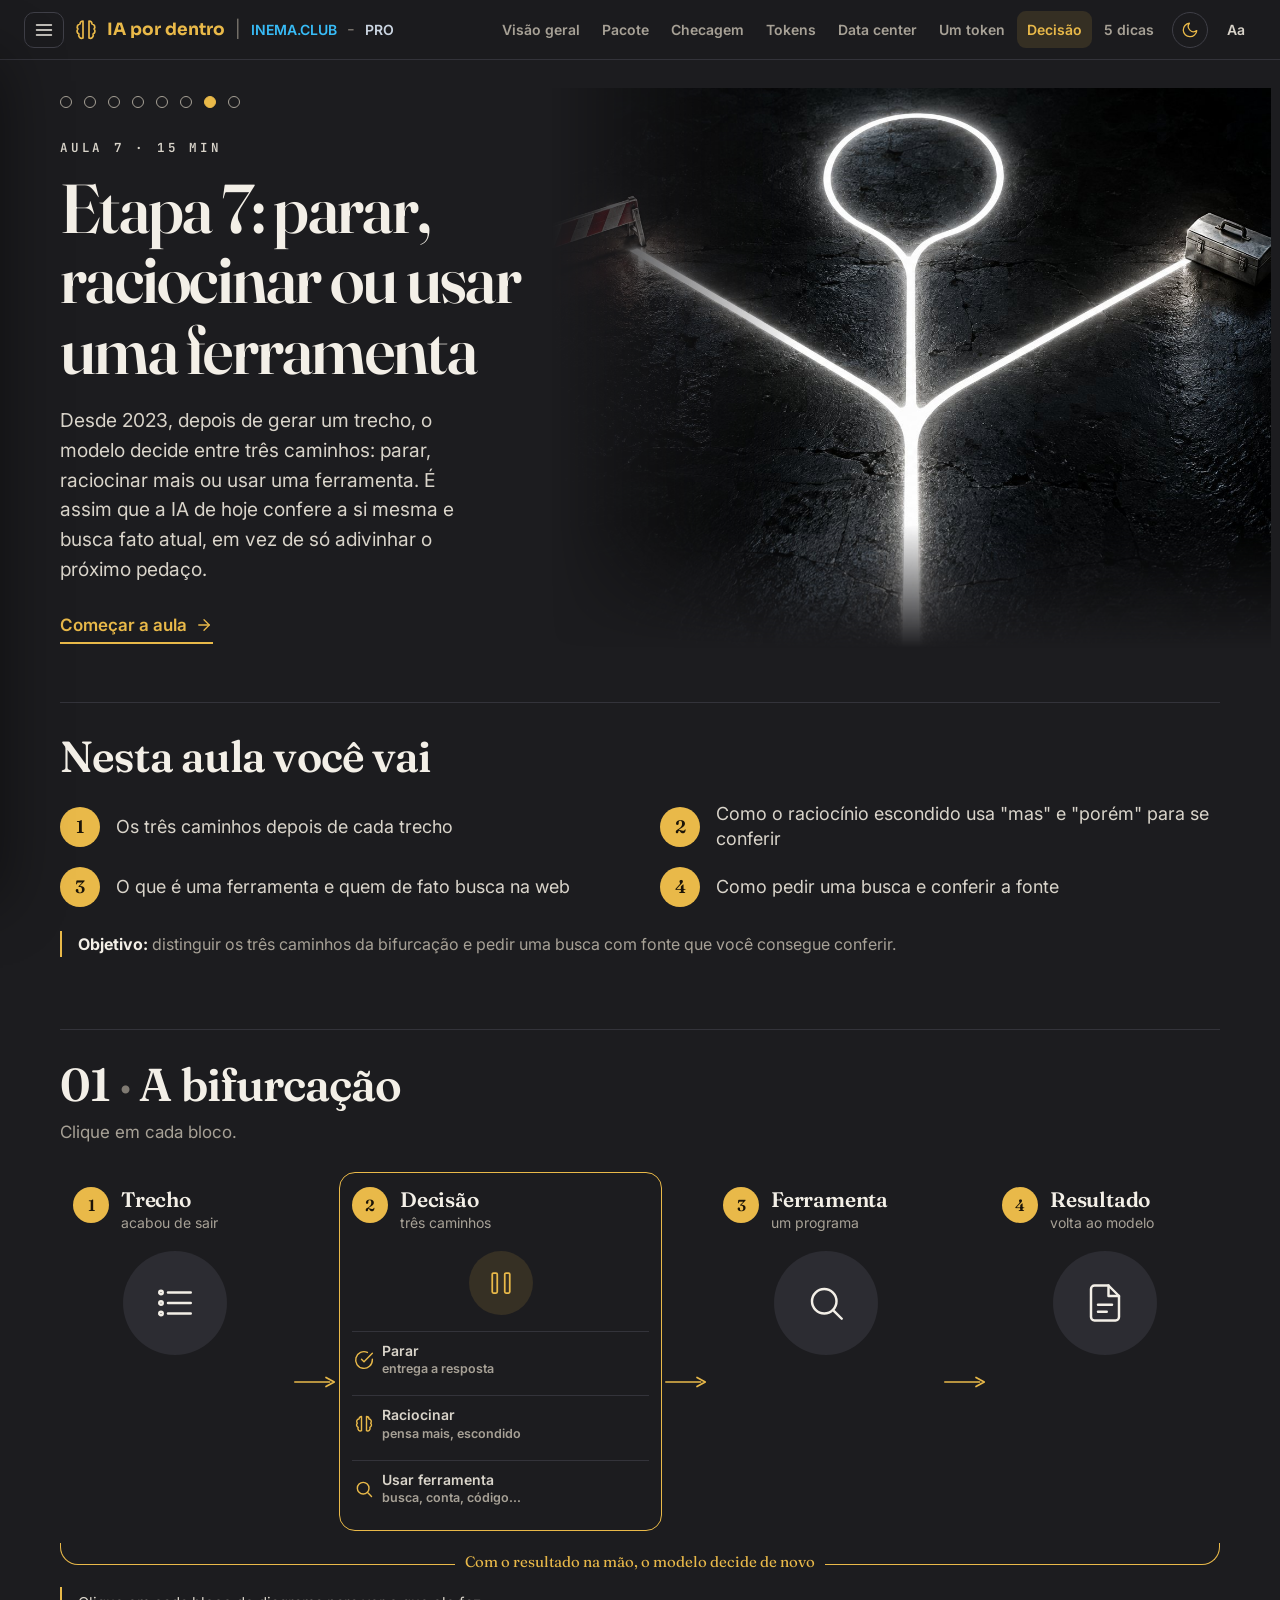
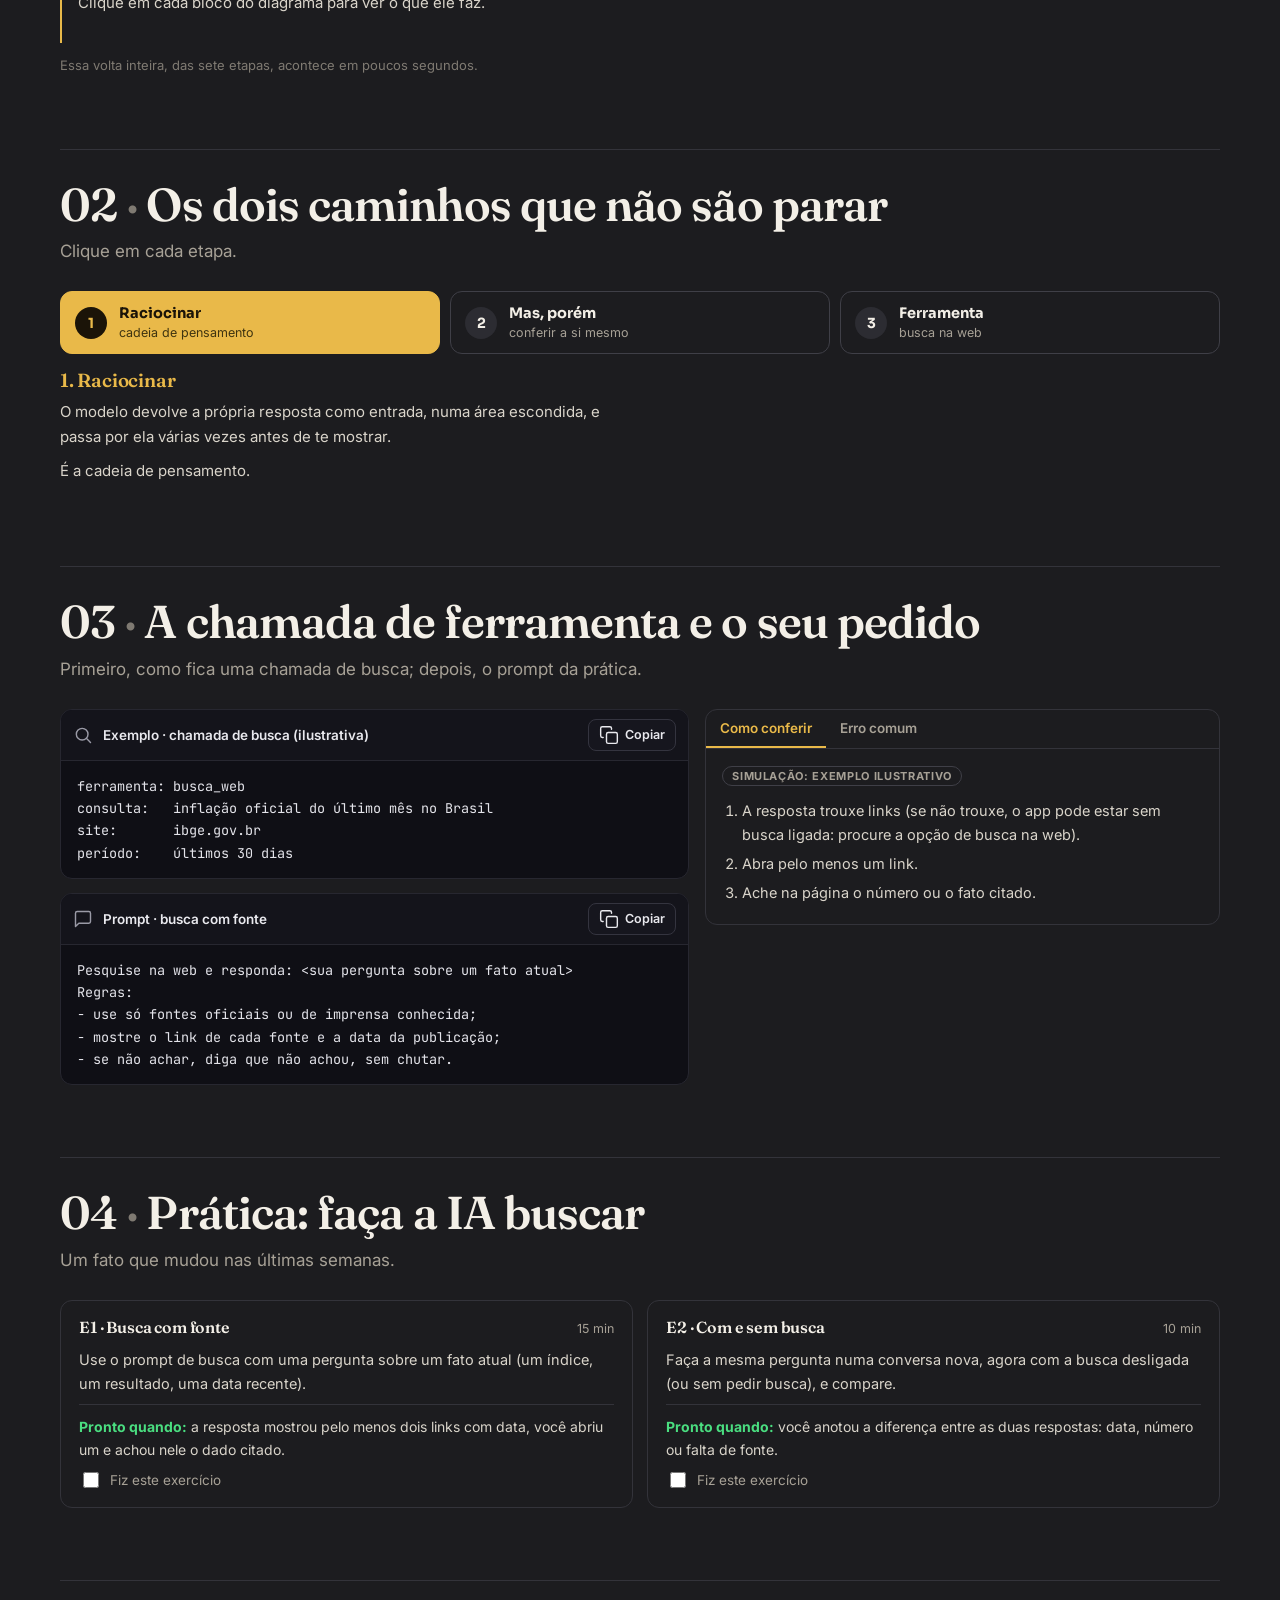
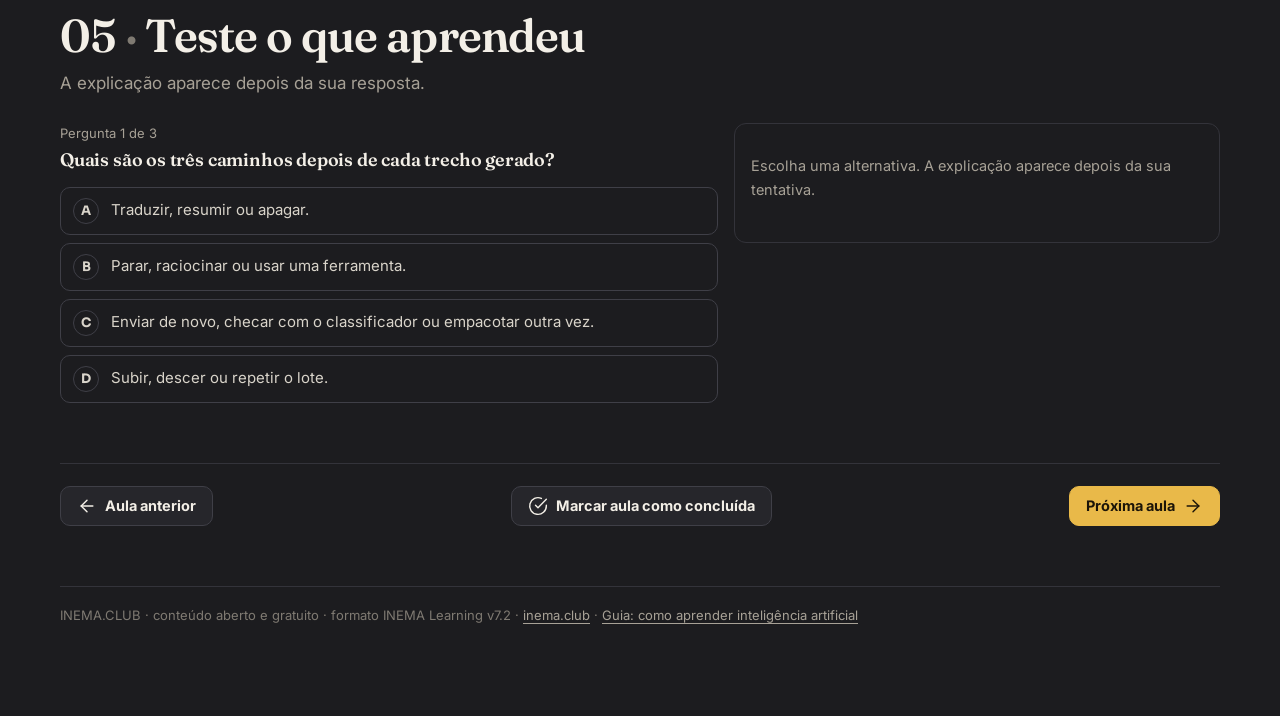
==== aulas/bifurcacao/index.html @ d72202b0 "feat: arckhe-ia-por-dentro-v72 - Arckhé AI" ====
<!DOCTYPE html>
<html lang="pt-BR">
<head>
<meta charset="utf-8"/>
<meta name="viewport" content="width=device-width, initial-scale=1"/>
<title>Etapa 7: parar, raciocinar ou usar uma ferramenta · IA por dentro · INEMA</title>
<meta name="description" content="Desde 2023, depois de gerar um trecho, o modelo decide entre três caminhos: parar, raciocinar mais ou usar uma ferramenta. É assim que a IA de hoje confere a si mesma e busca fato atual, em vez de só adivinhar o próximo pedaço."/>
<meta property="og:title" content="Etapa 7: parar, raciocinar ou usar uma ferramenta · IA por dentro · INEMA"/>
<meta property="og:description" content="Desde 2023, depois de gerar um trecho, o modelo decide entre três caminhos: parar, raciocinar mais ou usar uma ferramenta. É assim que a IA de hoje confere a si mesma e busca fato atual, em vez de só adivinhar o próximo pedaço."/>
<meta property="og:image" content="https://inematds.github.io/ia-por-dentro-v72/assets/img/capa.jpg"/>
<meta name="theme-color" content="#0c0c10"/>
<link rel="icon" href="../../assets/img/favicon.svg" type="image/svg+xml"/>
<link rel="canonical" href="https://inematds.github.io/ia-por-dentro-v72/aulas/bifurcacao/"/>
<link rel="preconnect" href="https://fonts.googleapis.com"/><link rel="preconnect" href="https://fonts.gstatic.com" crossorigin/>
<link href="https://fonts.googleapis.com/css2?family=Inter:wght@400;500;600;700&family=JetBrains+Mono:wght@400;600&family=Sora:wght@600;700;800&family=Fraunces:opsz,wght@9..144,500;9..144,600;9..144,700&display=swap" rel="stylesheet"/>
<link rel="stylesheet" href="../../assets/v71.css"/>
<link rel="stylesheet" href="../../assets/v72.css"/>
<meta name="generator" content="INEMA Learning 7.14.19"/>
<script>try{if(JSON.parse(localStorage.getItem("ia-por-dentro-v72:tema"))==="papel")document.documentElement.setAttribute("data-tema","papel")}catch(e){}</script>
</head><body data-curso="ia-por-dentro-v72" data-aula="bifurcacao" data-total="8" data-total-ex="17"><a class="skip" href="#conteudo">Pular para o conteúdo</a><header class="topo"><div class="esq"><button type="button" class="menu-btn" aria-expanded="false" aria-controls="lado"><svg class="ico" viewBox="0 0 24 24" aria-hidden="true"><line x1="3" y1="6" x2="21" y2="6"/><line x1="3" y1="12" x2="21" y2="12"/><line x1="3" y1="18" x2="21" y2="18"/></svg><span class="sr">Aulas</span></button><a class="marca" href="../../index.html"><svg class="ico" viewBox="0 0 24 24" aria-hidden="true"><path d="M9 3a3 3 0 0 0-3 3 3 3 0 0 0-2 5 3 3 0 0 0 1 5 3 3 0 0 0 4 4V3z"/><path d="M15 3a3 3 0 0 1 3 3 3 3 0 0 1 2 5 3 3 0 0 1-1 5 3 3 0 0 1-4 4V3z"/></svg><span>IA por dentro</span></a><span class="sep">|</span><a class="club" href="https://inema.club" target="_blank" rel="noopener">INEMA.CLUB</a><span class="tr">-</span><a class="pro" href="https://inema.pro" target="_blank" rel="noopener">PRO</a></div><nav class="dir" aria-label="Aulas"><a href="../../aulas/visao-geral/index.html" class="tlink" title="A viagem de uma mensagem em 7 etapas"><span class="curto">A1</span><span class="longo">Visão geral</span></a><a href="../../aulas/pacote/index.html" class="tlink" title="Etapa 1: sua mensagem é empacotada"><span class="curto">A2</span><span class="longo">Pacote</span></a><a href="../../aulas/checagem/index.html" class="tlink" title="Etapa 2: sua mensagem é checada"><span class="curto">A3</span><span class="longo">Checagem</span></a><a href="../../aulas/tokens/index.html" class="tlink" title="Etapa 3: palavras viram tokens"><span class="curto">A4</span><span class="longo">Tokens</span></a><a href="../../aulas/datacenter/index.html" class="tlink" title="Etapas 4 e 5: a viagem ao data center e o modelo rodando"><span class="curto">A5</span><span class="longo">Data center</span></a><a href="../../aulas/proximo-token/index.html" class="tlink" title="Etapa 6: sai um token por vez"><span class="curto">A6</span><span class="longo">Um token</span></a><a href="../../aulas/bifurcacao/index.html" class="tlink on" aria-current="page" title="Etapa 7: parar, raciocinar ou usar uma ferramenta"><span class="curto">A7</span><span class="longo">Decisão</span></a><a href="../../aulas/dicas/index.html" class="tlink" title="O que fazer com isso: 5 hábitos que melhoram as respostas"><span class="curto">A8</span><span class="longo">5 dicas</span></a><button type="button" class="tema-btn" title="Trocar tema claro/escuro"><svg class="ico sol" viewBox="0 0 24 24" aria-hidden="true"><circle cx="12" cy="12" r="4"/><path d="M12 2v2M12 20v2M4.9 4.9l1.4 1.4M17.7 17.7l1.4 1.4M2 12h2M20 12h2M4.9 19.1l1.4-1.4M17.7 6.3l1.4-1.4"/></svg><svg class="ico lua" viewBox="0 0 24 24" aria-hidden="true"><path d="M21 12.8A9 9 0 1 1 11.2 3a7 7 0 0 0 9.8 9.8z"/></svg><span class="sr">Trocar tema claro/escuro</span></button><div class="aa"><button type="button" class="aa-btn" aria-expanded="false" aria-controls="aparencia" title="Aparência">Aa</button><div class="aa-pop" id="aparencia" hidden><p>Tema</p><div class="aa-seg"><button type="button" data-tema="escuro">Escuro</button><button type="button" data-tema="papel">Papel claro</button></div><p style="margin-top:12px">Tamanho do texto</p><div class="aa-seg"><button type="button" data-escala="0.9">A−</button><button type="button" data-escala="1">A</button><button type="button" data-escala="1.12">A+</button></div></div></div></nav></header><div class="casca"><aside class="lado" id="lado" aria-label="Aulas"><a class="voltar" href="https://inema.club/"><svg class="ico" viewBox="0 0 24 24" aria-hidden="true"><line x1="19" y1="12" x2="5" y2="12"/><polyline points="12 19 5 12 12 5"/></svg>Cursos grátis no INEMA.CLUB</a><p class="curso-nome">IA por dentro</p><p class="curso-sub">O que acontece quando você aperta enviar</p><div class="ind"><span class="ind-rot">Estudo (aulas)</span><span class="prog-txt"><span data-pct>0</span>%</span></div><div class="prog" aria-hidden="true"><i></i></div><div class="ind"><span class="ind-rot">Prática declarada</span><span class="prog-txt"><span data-prat>0</span>/17</span></div><div class="prog pratica" aria-hidden="true"><i></i></div><p class="ind-nota">Prática = exercícios que você marcou como feitos. A comprovação vem na prova da certificação.</p><ol class="lista-aulas"><li><a href="../../aulas/visao-geral/index.html" data-slug="visao-geral" class=""><span class="st" aria-hidden="true"></span><span>1. As 7 etapas<small>12 min</small></span></a></li><li><a href="../../aulas/pacote/index.html" data-slug="pacote" class=""><span class="st" aria-hidden="true"></span><span>2. 1 · Empacotada<small>14 min</small></span></a></li><li><a href="../../aulas/checagem/index.html" data-slug="checagem" class=""><span class="st" aria-hidden="true"></span><span>3. 2 · Checada<small>12 min</small></span></a></li><li><a href="../../aulas/tokens/index.html" data-slug="tokens" class=""><span class="st" aria-hidden="true"></span><span>4. 3 · Tokens<small>15 min</small></span></a></li><li><a href="../../aulas/datacenter/index.html" data-slug="datacenter" class=""><span class="st" aria-hidden="true"></span><span>5. 4–5 · Data center<small>15 min</small></span></a></li><li><a href="../../aulas/proximo-token/index.html" data-slug="proximo-token" class=""><span class="st" aria-hidden="true"></span><span>6. 6 · Um token por vez<small>14 min</small></span></a></li><li><a href="../../aulas/bifurcacao/index.html" data-slug="bifurcacao" class="atual" aria-current="page"><span class="st" aria-hidden="true"></span><span>7. 7 · A decisão<small>15 min</small></span></a></li><li><a href="../../aulas/dicas/index.html" data-slug="dicas" class=""><span class="st" aria-hidden="true"></span><span>8. As 5 dicas<small>18 min</small></span></a></li></ol><div class="estudo"><p class="es-tit">Seu estudo</p><details class="es-bloco" data-es="desempenho"><summary><svg class="ico" viewBox="0 0 24 24" aria-hidden="true"><line x1="18" y1="20" x2="18" y2="10"/><line x1="12" y1="20" x2="12" y2="4"/><line x1="6" y1="20" x2="6" y2="14"/></svg><span>Desempenho nos testes</span><span class="es-cont" data-es-cont="desempenho"></span></summary><div class="es-corpo" data-es-corpo="desempenho"></div></details><details class="es-bloco" data-es="notas"><summary><svg class="ico" viewBox="0 0 24 24" aria-hidden="true"><path d="M12 20h9"/><path d="M16.5 3.5a2.1 2.1 0 0 1 3 3L7 19l-4 1 1-4z"/></svg><span>Minhas anotações</span><span class="es-cont" data-es-cont="notas"></span></summary><div class="es-corpo" data-es-corpo="notas"></div></details><details class="es-bloco" data-es="dados"><summary><svg class="ico" viewBox="0 0 24 24" aria-hidden="true"><ellipse cx="12" cy="5" rx="8" ry="3"/><path d="M4 5v14c0 1.7 3.6 3 8 3s8-1.3 8-3V5"/><path d="M4 12c0 1.7 3.6 3 8 3s8-1.3 8-3"/></svg><span>Copiar meus dados</span><span class="es-cont" data-es-cont="dados"></span></summary><div class="es-corpo" data-es-corpo="dados"><p class="es-exp">Seu progresso, suas anotações e as notas dos testes ficam só neste navegador. Baixe uma cópia (.json) para guardar ou para continuar em outro computador ou navegador; lá, carregue a cópia. Carregar soma com o que já existe e não apaga nada.</p><div class="es-acoes"><button type="button" class="es-btn es-exportar"><svg class="ico" viewBox="0 0 24 24" aria-hidden="true"><path d="M21 15v4a2 2 0 0 1-2 2H5a2 2 0 0 1-2-2v-4"/><polyline points="7 10 12 15 17 10"/><line x1="12" y1="15" x2="12" y2="3"/></svg>Baixar cópia</button><label class="es-btn es-importar"><svg class="ico" viewBox="0 0 24 24" aria-hidden="true"><path d="M21 15v4a2 2 0 0 1-2 2H5a2 2 0 0 1-2-2v-4"/><polyline points="17 8 12 3 7 8"/><line x1="12" y1="3" x2="12" y2="15"/></svg>Carregar cópia<input type="file" class="sr" accept=".json,application/json"/></label></div><p class="es-msg" aria-live="polite"></p></div></details></div><script type="application/json" id="estudo-dados">{"txt": {"titulo": "Seu estudo", "continuar": "Continuar de onde parei", "comecar": "Começar pela aula 1", "cta_continuar": "Continuar a aula {n}", "hoje": "hoje", "ontem": "ontem", "ha_dias": "há {n} dias", "desempenho": "Desempenho nos testes", "notas": "Minhas anotações", "dados": "Copiar meus dados", "sem_testes": "Nenhum teste feito ainda. O teste fica no fim de cada aula.", "nao_fez": "teste ainda não feito", "ultimo": "Último", "melhor": "Melhor", "tentativas": "tentativas", "tentativa": "tentativa", "tudo_certo": "Acertou tudo no último teste.", "rever": "Para rever", "resposta": "Resposta certa:", "ir_teste": "Refazer o teste", "sem_notas": "Nenhuma anotação ainda. Na aula, selecione um trecho do texto e toque em Marcar ou Anotar.", "so_marcado": "(só marcado)", "marcar": "Marcar", "anotar": "Anotar", "salvar": "Salvar", "apagar": "Apagar marca", "fechar": "Fechar", "nota_ph": "Escreva sua anotação sobre este trecho…", "um_bloco": "Marque dentro de um parágrafo só.", "nao_marca": "Este trecho não pode ser marcado.", "dados_exp": "Seu progresso, suas anotações e as notas dos testes ficam só neste navegador. Baixe uma cópia (.json) para guardar ou para continuar em outro computador ou navegador; lá, carregue a cópia. Carregar soma com o que já existe e não apaga nada.", "exportar": "Baixar cópia", "importar": "Carregar cópia", "import_ok": "Cópia carregada ({n} itens). Atualizando a página…", "import_erro": "Arquivo não reconhecido. Nada foi alterado.", "import_outro": "Esta cópia é de outro curso. Nada foi alterado.", "export_ok": "Cópia baixada."}, "aulas": [{"slug": "visao-geral", "num": 1, "t": "As 7 etapas", "quiz": {"sec": "s5", "perguntas": [{"p": "Qual é a primeira coisa que acontece depois que você aperta enviar?", "certa": "O app empacota a sua mensagem com outras informações."}, {"p": "Quanto a IA do Google cresceu em tokens processados entre 2025 e 2026?", "certa": "Cerca de 7 vezes."}, {"p": "Na última etapa, o que o modelo decide?", "certa": "Se para, se raciocina mais ou se usa uma ferramenta."}]}}, {"slug": "pacote", "num": 2, "t": "1 · Empacotada", "quiz": {"sec": "s6", "perguntas": [{"p": "Por que o prompt de sistema do Claude começa pela data de hoje?", "certa": "Porque o modelo sozinho não sabe que dia é."}, {"p": "Você está na 40ª mensagem de uma conversa. O que o modelo recebe?", "certa": "A conversa inteira, da 1ª à 40ª, mais as outras peças."}, {"p": "O que é context rot?", "certa": "A resposta ficar menos confiável quando a entrada cresce demais."}]}}, {"slug": "checagem", "num": 3, "t": "2 · Checada", "quiz": {"sec": "s5", "perguntas": [{"p": "O que é um classificador de segurança?", "certa": "Um modelo menor que lê a conversa para barrar pedido perigoso."}, {"p": "Segundo a Anthropic, o que aconteceu com as tentativas de burlar o modelo que davam certo?", "certa": "Caíram de quase 90% para uns 5%."}, {"p": "Na OpenAI, o que acontece com um pedido considerado arriscado?", "certa": "Vai para outro modelo, mais cauteloso."}]}}, {"slug": "tokens", "num": 4, "t": "3 · Tokens", "quiz": {"sec": "s6", "perguntas": [{"p": "Por que a IA errava ao contar quantas letras R tem em strawberry?", "certa": "Porque vê a palavra em pedaços (st, raw, berry), não letra por letra."}, {"p": "Em média, quanto de uma palavra é um token?", "certa": "Uns 70% de uma palavra."}, {"p": "Por que a IA erra conta com números grandes?", "certa": "Porque o número chega picado em blocos, nunca inteiro."}, {"p": "A mesma frase em português e em inglês: o que acontece com os tokens?", "certa": "O português gastou mais: 17 contra 11 no exemplo medido."}]}}, {"slug": "datacenter", "num": 5, "t": "4–5 · Data center", "quiz": {"sec": "s5", "perguntas": [{"p": "Onde o modelo roda quando você usa o app no celular?", "certa": "Em data centers cheios de GPUs, às vezes a milhares de quilômetros."}, {"p": "Por que a mesma pergunta pode sair diferente mesmo com a mesma configuração?", "certa": "Porque o seu pedido divide a GPU num lote, e o tamanho do lote muda as contas."}, {"p": "O que a atenção faz?", "certa": "Deixa o modelo olhar todas as palavras juntas para entender o sentido de cada uma."}]}}, {"slug": "proximo-token", "num": 6, "t": "6 · Um token por vez", "quiz": {"sec": "s6", "perguntas": [{"p": "Quantas vezes o modelo roda para escrever a palavra ChatGPT?", "certa": "Duas vezes: são dois tokens."}, {"p": "Qual é o trabalho do modelo a cada passada?", "certa": "Escolher o próximo pedaço mais provável."}, {"p": "A IA respondeu com toda a certeza que a capital da Austrália é Sydney. O que aconteceu?", "certa": "Saiu um token provável mas errado: uma alucinação."}]}}, {"slug": "bifurcacao", "num": 7, "t": "7 · A decisão", "quiz": {"sec": "s5", "perguntas": [{"p": "Quais são os três caminhos depois de cada trecho gerado?", "certa": "Parar, raciocinar ou usar uma ferramenta."}, {"p": "Quando a IA faz uma busca na web, quem busca?", "certa": "Um programa (a ferramenta); o modelo só preenche os campos e chama."}, {"p": "Para que serve começar uma linha do raciocínio com \"mas\"?", "certa": "Empurrar o modelo a procurar um contraexemplo e se conferir."}]}}, {"slug": "dicas", "num": 8, "t": "As 5 dicas", "quiz": {"sec": "s4", "perguntas": [{"p": "A conversa ficou enorme e a IA começou a esquecer o combinado. O que fazer?", "certa": "Pedir um resumo e colar numa conversa nova."}, {"p": "Por que instruções personalizadas devem ser curtas?", "certa": "Porque vão junto em todo envio, dentro do pacote."}, {"p": "Você precisa do valor de um índice divulgado ontem. Qual pedido é o melhor?", "certa": "\"Pesquise na web e mostre o link e a data da fonte.\""}, {"p": "A IA respondeu uma conta com muita segurança. O que isso garante?", "certa": "Nada: é só a resposta mais provável; confira ou peça ferramenta."}]}}]}</script><div class="lado-card">Depois deste curso<b>Do chat ao agente</b>Entendeu o motor? O próximo passo é pôr a IA para trabalhar por você: terminal, assistente próprio, filas e redes.<br/><a href="https://inematds.github.io/do-chat-ao-agente-v72/" target="_blank" rel="noopener">Abrir o curso →</a></div></aside><main class="principal" id="conteudo"><div class="miolo" data-competencias="explicar-raciocinio-do-modelo;usar-ferramenta-de-busca"><div class="aula-hero com-img"><div class="ah-txt"><nav class="pontos" aria-label="Aulas"><a href="../../aulas/visao-geral/index.html" class="pt" data-slug="visao-geral" title="A viagem de uma mensagem em 7 etapas"><span class="sr">A viagem de uma mensagem em 7 etapas</span></a><a href="../../aulas/pacote/index.html" class="pt" data-slug="pacote" title="Etapa 1: sua mensagem é empacotada"><span class="sr">Etapa 1: sua mensagem é empacotada</span></a><a href="../../aulas/checagem/index.html" class="pt" data-slug="checagem" title="Etapa 2: sua mensagem é checada"><span class="sr">Etapa 2: sua mensagem é checada</span></a><a href="../../aulas/tokens/index.html" class="pt" data-slug="tokens" title="Etapa 3: palavras viram tokens"><span class="sr">Etapa 3: palavras viram tokens</span></a><a href="../../aulas/datacenter/index.html" class="pt" data-slug="datacenter" title="Etapas 4 e 5: a viagem ao data center e o modelo rodando"><span class="sr">Etapas 4 e 5: a viagem ao data center e o modelo rodando</span></a><a href="../../aulas/proximo-token/index.html" class="pt" data-slug="proximo-token" title="Etapa 6: sai um token por vez"><span class="sr">Etapa 6: sai um token por vez</span></a><a href="../../aulas/bifurcacao/index.html" class="pt on" data-slug="bifurcacao" title="Etapa 7: parar, raciocinar ou usar uma ferramenta"><span class="sr">Etapa 7: parar, raciocinar ou usar uma ferramenta</span></a><a href="../../aulas/dicas/index.html" class="pt" data-slug="dicas" title="O que fazer com isso: 5 hábitos que melhoram as respostas"><span class="sr">O que fazer com isso: 5 hábitos que melhoram as respostas</span></a></nav><p class="kicker">Aula 7 · 15 min</p><h1>Etapa 7: parar, raciocinar ou usar uma ferramenta</h1><p class="lead">Desde 2023, depois de gerar um trecho, o modelo decide entre três caminhos: parar, raciocinar mais ou usar uma ferramenta. É assim que a IA de hoje confere a si mesma e busca fato atual, em vez de só adivinhar o próximo pedaço.</p><a class="comecar" href="#s1">Começar a aula <svg class="ico" viewBox="0 0 24 24" aria-hidden="true"><line x1="5" y1="12" x2="19" y2="12"/><polyline points="12 5 19 12 12 19"/></svg></a></div><figure class="ah-img"><img src="../../assets/img/hero/bifurcacao.jpg" alt="Linha de luz que se divide em três: uma termina numa barreira, outra dá uma volta, a terceira chega a uma caixa de ferramentas." width="1536" height="1024"/></figure></div><div class="nesta2"><h2>Nesta aula você vai</h2><ol><li><b class="dn">1</b><span>Os três caminhos depois de cada trecho</span></li><li><b class="dn">2</b><span>Como o raciocínio escondido usa "mas" e "porém" para se conferir</span></li><li><b class="dn">3</b><span>O que é uma ferramenta e quem de fato busca na web</span></li><li><b class="dn">4</b><span>Como pedir uma busca e conferir a fonte</span></li></ol><p class="objetivo"><b>Objetivo:</b> distinguir os três caminhos da bifurcação e pedir uma busca com fonte que você consegue conferir.</p></div><section class="secao" id="s1"><div class="sec-cab"><div><h2><span class="sn">01</span><span class="sp" aria-hidden="true"> · </span>A bifurcação</h2><p>Clique em cada bloco.</p></div></div><div class="painel dg-bloco"><div class="dg fluxo"><button type="button" class="dg-no" aria-pressed="false"><span class="cab"><b class="dn">1</b><span class="ic"><svg class="ico" viewBox="0 0 24 24" aria-hidden="true"><line x1="8" y1="6" x2="21" y2="6"/><line x1="8" y1="12" x2="21" y2="12"/><line x1="8" y1="18" x2="21" y2="18"/><circle cx="4" cy="6" r="1"/><circle cx="4" cy="12" r="1"/><circle cx="4" cy="18" r="1"/></svg></span><span class="nome">Trecho</span></span><span class="sub">acabou de sair</span><template><b>Trecho.</b> O modelo gerou um trecho, token por token, como na aula 6. Agora decide o que fazer.</template></button><span class="dg-seta" aria-hidden="true"><svg viewBox="0 0 48 14"><line x1="2" y1="7" x2="40" y2="7"/><path d="M36 2 L45 7 L36 12"/></svg><i class="pulso"></i></span><button type="button" class="dg-no forte" aria-pressed="false"><span class="cab"><b class="dn">2</b><span class="ic"><svg class="ico" viewBox="0 0 24 24" aria-hidden="true"><rect x="5" y="4" width="4" height="16" rx="1"/><rect x="15" y="4" width="4" height="16" rx="1"/></svg></span><span class="nome">Decisão</span></span><span class="sub">três caminhos</span><ul><li><svg class="ico" viewBox="0 0 24 24" aria-hidden="true"><path d="M22 11.1V12a10 10 0 1 1-5.9-9.1"/><polyline points="22 4 12 14 9 11"/></svg><span>Parar<small>entrega a resposta</small></span></li><li><svg class="ico" viewBox="0 0 24 24" aria-hidden="true"><path d="M9 3a3 3 0 0 0-3 3 3 3 0 0 0-2 5 3 3 0 0 0 1 5 3 3 0 0 0 4 4V3z"/><path d="M15 3a3 3 0 0 1 3 3 3 3 0 0 1 2 5 3 3 0 0 1-1 5 3 3 0 0 1-4 4V3z"/></svg><span>Raciocinar<small>pensa mais, escondido</small></span></li><li><svg class="ico" viewBox="0 0 24 24" aria-hidden="true"><circle cx="11" cy="11" r="7"/><line x1="21" y1="21" x2="16.6" y2="16.6"/></svg><span>Usar ferramenta<small>busca, conta, código…</small></span></li></ul><template><b>Decisão.</b> Parar é entregar. Raciocinar é devolver a própria resposta como entrada, numa área escondida, cinco, cem, até mil vezes. Usar ferramenta é chamar um programa.</template></button><span class="dg-seta" aria-hidden="true"><svg viewBox="0 0 48 14"><line x1="2" y1="7" x2="40" y2="7"/><path d="M36 2 L45 7 L36 12"/></svg><i class="pulso"></i></span><button type="button" class="dg-no" aria-pressed="false"><span class="cab"><b class="dn">3</b><span class="ic"><svg class="ico" viewBox="0 0 24 24" aria-hidden="true"><circle cx="11" cy="11" r="7"/><line x1="21" y1="21" x2="16.6" y2="16.6"/></svg></span><span class="nome">Ferramenta</span></span><span class="sub">um programa</span><template><b>Ferramenta.</b> Busca, calculadora, código, agenda, e-mail, arquivos. O programa recebe texto e faz alguma coisa. Quem busca é o programa; o modelo só chama.</template></button><span class="dg-seta" aria-hidden="true"><svg viewBox="0 0 48 14"><line x1="2" y1="7" x2="40" y2="7"/><path d="M36 2 L45 7 L36 12"/></svg><i class="pulso"></i></span><button type="button" class="dg-no" aria-pressed="false"><span class="cab"><b class="dn">4</b><span class="ic"><svg class="ico" viewBox="0 0 24 24" aria-hidden="true"><path d="M14 2H6a2 2 0 0 0-2 2v16a2 2 0 0 0 2 2h12a2 2 0 0 0 2-2V8z"/><polyline points="14 2 14 8 20 8"/><line x1="8" y1="13" x2="16" y2="13"/><line x1="8" y1="17" x2="13" y2="17"/></svg></span><span class="nome">Resultado</span></span><span class="sub">volta ao modelo</span><template><b>Resultado.</b> O resultado volta para o texto, e o modelo decide de novo: parar, pensar mais ou usar outra ferramenta. Gira assim até ficar satisfeito.</template></button></div><div class="dg-volta" aria-hidden="true"><span>Com o resultado na mão, o modelo decide de novo</span></div><div class="dg-detalhe" aria-live="polite">Clique em cada bloco do diagrama para ver o que ele faz.</div><p class="dg-legenda">Essa volta inteira, das sete etapas, acontece em poucos segundos.</p></div></section><section class="secao" id="s2"><div class="sec-cab"><div><h2><span class="sn">02</span><span class="sp" aria-hidden="true"> · </span>Os dois caminhos que não são parar</h2><p>Clique em cada etapa.</p></div></div><div class="passos"><div class="passos-tabs" role="tablist" style="--n:3"><button type="button" class="ptab" role="tab" data-alvo="p0" aria-selected="true"><span class="pn">1</span><span><b>Raciocinar</b><small>cadeia de pensamento</small></span></button><button type="button" class="ptab" role="tab" data-alvo="p1" aria-selected="false"><span class="pn">2</span><span><b>Mas, porém</b><small>conferir a si mesmo</small></span></button><button type="button" class="ptab" role="tab" data-alvo="p2" aria-selected="false"><span class="pn">3</span><span><b>Ferramenta</b><small>busca na web</small></span></button></div><div class="pcorpo" data-painel="p0"><div><h3>1. Raciocinar</h3><p>O modelo devolve a própria resposta como entrada, numa área escondida, e passa por ela várias vezes antes de te mostrar.</p><p>É a cadeia de pensamento.</p></div></div><div class="pcorpo" data-painel="p1" hidden><div><h3>2. Mas, porém</h3><p>Nessa área aparecem palavras como "mas", "porém" e "também" no começo das linhas.</p><p>Como o modelo segue o caminho mais provável, começar com "mas" empurra ele a procurar um contraexemplo para o que acabou de dizer. É assim que ele se confere.</p></div></div><div class="pcorpo" data-painel="p2" hidden><div><h3>3. Ferramenta</h3><p>Uma busca na web tem dois campos: o site e o período. O modelo preenche os dois.</p><p>O programa consulta um buscador e devolve uma lista de resultados. O modelo lê e decide de novo.</p></div><div class="ex"><span class="rot">Quem faz o quê</span><q>Quem busca é o programa, não o modelo. O modelo só chama.</q></div></div></div></section><section class="secao" id="s3"><div class="sec-cab"><div><h2><span class="sn">03</span><span class="sp" aria-hidden="true"> · </span>A chamada de ferramenta e o seu pedido</h2><p>Primeiro, como fica uma chamada de busca; depois, o prompt da prática.</p></div></div><div class="cods"><div><div class="cod"><div class="cod-cab"><svg class="ico" viewBox="0 0 24 24" aria-hidden="true"><circle cx="11" cy="11" r="7"/><line x1="21" y1="21" x2="16.6" y2="16.6"/></svg><b>Exemplo · chamada de busca (ilustrativa)</b><button type="button" class="copiar" data-rot="Copiar" data-ok="Copiado"><svg class="ico" viewBox="0 0 24 24" aria-hidden="true"><rect x="9" y="9" width="13" height="13" rx="2"/><path d="M5 15H4a2 2 0 0 1-2-2V4a2 2 0 0 1 2-2h9a2 2 0 0 1 2 2v1"/></svg><span>Copiar</span></button></div><pre>ferramenta: busca_web
consulta:   inflação oficial do último mês no Brasil
site:       ibge.gov.br
período:    últimos 30 dias</pre></div><div class="cod"><div class="cod-cab"><svg class="ico" viewBox="0 0 24 24" aria-hidden="true"><path d="M21 15a2 2 0 0 1-2 2H7l-4 4V5a2 2 0 0 1 2-2h14a2 2 0 0 1 2 2z"/></svg><b>Prompt · busca com fonte</b><button type="button" class="copiar" data-rot="Copiar" data-ok="Copiado"><svg class="ico" viewBox="0 0 24 24" aria-hidden="true"><rect x="9" y="9" width="13" height="13" rx="2"/><path d="M5 15H4a2 2 0 0 1-2-2V4a2 2 0 0 1 2-2h9a2 2 0 0 1 2 2v1"/></svg><span>Copiar</span></button></div><pre>Pesquise na web e responda: &lt;sua pergunta sobre um fato atual&gt;
Regras:
- use só fontes oficiais ou de imprensa conhecida;
- mostre o link de cada fonte e a data da publicação;
- se não achar, diga que não achou, sem chutar.</pre></div></div><div class="saida"><div class="saida-tabs" role="tablist"><button type="button" data-alvo="s0" aria-selected="true">Como conferir</button><button type="button" data-alvo="s1" aria-selected="false">Erro comum</button></div><div class="saida-corpo" data-painel="s0"><span class="selo">Simulação: exemplo ilustrativo</span><ol><li>A resposta trouxe links (se não trouxe, o app pode estar sem busca ligada: procure a opção de busca na web).</li><li>Abra pelo menos um link.</li><li>Ache na página o número ou o fato citado.</li></ol></div><div class="saida-corpo" data-painel="s1" hidden><p>Pedir fato atual sem pedir busca. Sem ferramenta, o modelo só tem o que aprendeu no treino e completa com o mais provável.</p></div></div></div></section><section class="secao" id="s4"><div class="sec-cab"><div><h2><span class="sn">04</span><span class="sp" aria-hidden="true"> · </span>Prática: faça a IA buscar</h2><p>Um fato que mudou nas últimas semanas.</p></div></div><div class="exs"><article class="exc"><div class="t"><h3>E1 · Busca com fonte</h3><span class="min">15 min</span></div><p>Use o prompt de busca com uma pergunta sobre um fato atual (um índice, um resultado, uma data recente).</p><p class="pronto"><b>Pronto quando:</b> a resposta mostrou pelo menos dois links com data, você abriu um e achou nele o dado citado.</p><label><input type="checkbox" data-id="bifurcacao-e1"/>Fiz este exercício</label></article><article class="exc"><div class="t"><h3>E2 · Com e sem busca</h3><span class="min">10 min</span></div><p>Faça a mesma pergunta numa conversa nova, agora com a busca desligada (ou sem pedir busca), e compare.</p><p class="pronto"><b>Pronto quando:</b> você anotou a diferença entre as duas respostas: data, número ou falta de fonte.</p><label><input type="checkbox" data-id="bifurcacao-e2"/>Fiz este exercício</label></article></div></section><section class="secao" id="s5"><div class="sec-cab"><div><h2><span class="sn">05</span><span class="sp" aria-hidden="true"> · </span>Teste o que aprendeu</h2><p>A explicação aparece depois da sua resposta.</p></div></div><div class="quiz"><div><div class="q-item"><p class="q-cont">Pergunta 1 de 3</p><p class="q-p">Quais são os três caminhos depois de cada trecho gerado?</p><div class="q-ops"><button type="button" class="q-op" data-certa="0"><span class="l">A</span>Traduzir, resumir ou apagar.</button><button type="button" class="q-op" data-certa="1"><span class="l">B</span>Parar, raciocinar ou usar uma ferramenta.</button><button type="button" class="q-op" data-certa="0"><span class="l">C</span>Enviar de novo, checar com o classificador ou empacotar outra vez.</button><button type="button" class="q-op" data-certa="0"><span class="l">D</span>Subir, descer ou repetir o lote.</button></div><template class="ok"><div class="r ok"><svg class="ico" viewBox="0 0 24 24" aria-hidden="true"><path d="M22 11.1V12a10 10 0 1 1-5.9-9.1"/><polyline points="22 4 12 14 9 11"/></svg>Correto</div>É a bifurcação da etapa 7, presente desde 2023: parar, raciocinar ou usar ferramenta. Empacotar e checar acontecem antes, nas etapas 1 e 2.</template><template class="no"><div class="r no"><svg class="ico" viewBox="0 0 24 24" aria-hidden="true"><circle cx="12" cy="12" r="10"/><line x1="15" y1="9" x2="9" y2="15"/><line x1="9" y1="9" x2="15" y2="15"/></svg>Não é essa</div>É a bifurcação da etapa 7, presente desde 2023: parar, raciocinar ou usar ferramenta. Empacotar e checar acontecem antes, nas etapas 1 e 2.<a class="q-ref" href="#s1"><svg class="ico" viewBox="0 0 24 24" aria-hidden="true"><line x1="5" y1="12" x2="19" y2="12"/><polyline points="12 5 19 12 12 19"/></svg>Rever: A bifurcação</a></template></div><div class="q-item" hidden><p class="q-cont">Pergunta 2 de 3</p><p class="q-p">Quando a IA faz uma busca na web, quem busca?</p><div class="q-ops"><button type="button" class="q-op" data-certa="0"><span class="l">A</span>O próprio modelo, que lê a internet inteira de novo a cada pergunta.</button><button type="button" class="q-op" data-certa="0"><span class="l">B</span>Um funcionário da empresa.</button><button type="button" class="q-op" data-certa="0"><span class="l">C</span>O seu navegador.</button><button type="button" class="q-op" data-certa="1"><span class="l">D</span>Um programa (a ferramenta); o modelo só preenche os campos e chama.</button></div><template class="ok"><div class="r ok"><svg class="ico" viewBox="0 0 24 24" aria-hidden="true"><path d="M22 11.1V12a10 10 0 1 1-5.9-9.1"/><polyline points="22 4 12 14 9 11"/></svg>Correto</div>O modelo preenche os campos (como site e período) e chama. O programa consulta o buscador e devolve os resultados para o modelo ler.</template><template class="no"><div class="r no"><svg class="ico" viewBox="0 0 24 24" aria-hidden="true"><circle cx="12" cy="12" r="10"/><line x1="15" y1="9" x2="9" y2="15"/><line x1="9" y1="9" x2="15" y2="15"/></svg>Não é essa</div>O modelo preenche os campos (como site e período) e chama. O programa consulta o buscador e devolve os resultados para o modelo ler.<a class="q-ref" href="#s2"><svg class="ico" viewBox="0 0 24 24" aria-hidden="true"><line x1="5" y1="12" x2="19" y2="12"/><polyline points="12 5 19 12 12 19"/></svg>Rever: Os dois caminhos que não são parar</a></template></div><div class="q-item" hidden><p class="q-cont">Pergunta 3 de 3</p><p class="q-p">Para que serve começar uma linha do raciocínio com "mas"?</p><div class="q-ops"><button type="button" class="q-op" data-certa="1"><span class="l">A</span>Empurrar o modelo a procurar um contraexemplo e se conferir.</button><button type="button" class="q-op" data-certa="0"><span class="l">B</span>Deixar a resposta mais educada e menos direta para quem lê.</button><button type="button" class="q-op" data-certa="0"><span class="l">C</span>Economizar tokens.</button><button type="button" class="q-op" data-certa="0"><span class="l">D</span>Avisar o classificador de que vem uma frase sensível pela frente.</button></div><template class="ok"><div class="r ok"><svg class="ico" viewBox="0 0 24 24" aria-hidden="true"><path d="M22 11.1V12a10 10 0 1 1-5.9-9.1"/><polyline points="22 4 12 14 9 11"/></svg>Correto</div>Como o modelo segue o caminho mais provável, depois de um "mas" o provável é vir uma objeção. É assim que ele confere o que acabou de dizer.</template><template class="no"><div class="r no"><svg class="ico" viewBox="0 0 24 24" aria-hidden="true"><circle cx="12" cy="12" r="10"/><line x1="15" y1="9" x2="9" y2="15"/><line x1="9" y1="9" x2="15" y2="15"/></svg>Não é essa</div>Como o modelo segue o caminho mais provável, depois de um "mas" o provável é vir uma objeção. É assim que ele confere o que acabou de dizer.<a class="q-ref" href="#s2"><svg class="ico" viewBox="0 0 24 24" aria-hidden="true"><line x1="5" y1="12" x2="19" y2="12"/><polyline points="12 5 19 12 12 19"/></svg>Rever: Os dois caminhos que não são parar</a></template></div><div class="q-nav"><button type="button" class="btn neutro q-revisar" hidden>Revisar as erradas</button><button type="button" class="btn neutro q-refazer" hidden>Refazer o teste</button><button type="button" class="btn cheio q-prox" hidden data-fim="Ver resultado">Próxima pergunta <svg class="ico" viewBox="0 0 24 24" aria-hidden="true"><line x1="5" y1="12" x2="19" y2="12"/><polyline points="12 5 19 12 12 19"/></svg></button></div></div><div class="q-fb" aria-live="polite"></div><template class="total"><div class="r ok"><svg class="ico" viewBox="0 0 24 24" aria-hidden="true"><path d="M22 11.1V12a10 10 0 1 1-5.9-9.1"/><polyline points="22 4 12 14 9 11"/></svg>Teste concluído</div>Você acertou {a} de {n}. Acertando todas, a aula é marcada como concluída.</template><template class="q-aguarda"><p class="aguarda">Escolha uma alternativa. A explicação aparece depois da sua tentativa.</p></template></div></section><div class="fim-aula"><a class="btn neutro" href="../../aulas/proximo-token/index.html"><svg class="ico" viewBox="0 0 24 24" aria-hidden="true"><line x1="19" y1="12" x2="5" y2="12"/><polyline points="12 19 5 12 12 5"/></svg>Aula anterior</a><button type="button" class="btn neutro concluir" aria-pressed="false"><svg class="ico" viewBox="0 0 24 24" aria-hidden="true"><path d="M22 11.1V12a10 10 0 1 1-5.9-9.1"/><polyline points="22 4 12 14 9 11"/></svg>Marcar aula como concluída</button><a class="btn cheio" href="../../aulas/dicas/index.html">Próxima aula <svg class="ico" viewBox="0 0 24 24" aria-hidden="true"><line x1="5" y1="12" x2="19" y2="12"/><polyline points="12 5 19 12 12 19"/></svg></a></div><footer class="rodape">INEMA.CLUB · conteúdo aberto e gratuito · formato INEMA Learning v7.2 · <a href="https://inema.club/">inema.club</a> · <a href="https://www.inema.club/aprender-inteligencia-artificial/">Guia: como aprender inteligência artificial</a></footer></div></main></div><script src="../../assets/v71.js"></script><script src="../../assets/v72.js"></script></body></html>
---- assets/v71.css ----
/* INEMA Learning v7.1 — layout do mock "Agentes de IA na Prática" + didática v7 */
:root{
  --bg:#0c0c10;--bg2:#101016;--card:#16161e;--card2:#1b1b24;--line:#272730;--line2:#34343f;
  --txt:#e9e9ee;--mut:#9a9aa6;--mut2:#71717c;
  --amb:#FACC15;--amb2:#fde68a;--amb-ink:#1a1206;--amb-a:rgba(250,204,21,.10);--amb-b:rgba(250,204,21,.32);
  --ok:#4ade80;--ok-a:rgba(74,222,128,.10);--bad:#f87171;--bad-a:rgba(248,113,113,.10);--sky:#38bdf8;--sky-h:#7dd3fc;--pro:#cbd5e1;--pro-h:#f1f5f9;
  --txt2:#d4d4db;--line3:#4a4a56;--sf1:#121219;--sf2:#20202a;--pn1:#14141c;--pn2:#111117;--topo-bg:rgba(12,12,16,.94);--amb-t:#FACC15;--amb-t-h:#fde047;--sombra:#000;
  --side:288px;--top:60px;--max:1180px;--r:14px;
  --sora:"Sora",ui-sans-serif,system-ui,sans-serif;--inter:"Inter",ui-sans-serif,system-ui,sans-serif;--mono:"JetBrains Mono",ui-monospace,SFMono-Regular,Menlo,monospace;
}
*{box-sizing:border-box}
[hidden]{display:none!important}
html{background:var(--bg);scroll-behavior:smooth;scroll-padding-top:calc(var(--top) + 16px)}
body{margin:0;background:var(--bg);color:var(--txt);font:16px/1.65 var(--inter);-webkit-font-smoothing:antialiased}
a{color:var(--amb2);text-underline-offset:3px}
img,video,svg{max-width:100%}
code{font-family:var(--mono);font-size:.88em;background:var(--sf2);border:1px solid var(--line);border-radius:6px;padding:.08em .38em;color:var(--txt);overflow-wrap:anywhere}
:focus-visible{outline:2px solid var(--amb);outline-offset:3px;border-radius:8px}
.skip{position:fixed;left:16px;top:-60px;z-index:99;background:var(--amb);color:var(--amb-ink);padding:8px 14px;border-radius:10px;font-weight:700}
.skip:focus{top:10px}
.ico{width:20px;height:20px;flex:none;stroke:currentColor;fill:none;stroke-width:1.7;stroke-linecap:round;stroke-linejoin:round}

/* barra do topo — padrão dos cursos INEMA (v2): curso | INEMA.CLUB - PRO · aulas · Aa */
.topo{position:sticky;top:0;z-index:60;height:var(--top);display:flex;align-items:center;justify-content:space-between;gap:16px;padding:0 24px;background:var(--topo-bg);backdrop-filter:blur(12px);border-bottom:1px solid var(--line)}
.topo .esq{display:flex;align-items:center;gap:10px;min-width:0}
.marca{display:inline-flex;align-items:center;gap:9px;color:var(--amb-t);text-decoration:none;font:700 17px/1 var(--sora);white-space:nowrap}
.marca .ico{width:24px;height:24px}
.marca:hover{color:var(--amb-t-h)}
.topo .sep{color:var(--mut2)}.topo .tr{color:var(--mut2)}
.topo .club{color:var(--sky);font-size:14px;font-weight:600;text-decoration:none}.topo .club:hover{color:var(--sky-h)}
.topo .pro{color:var(--pro);font-size:14px;font-weight:600;text-decoration:none}.topo .pro:hover{color:var(--pro-h)}
.topo .dir{display:flex;align-items:center;gap:2px}
.tlink{padding:7px 10px;border-radius:9px;color:var(--mut);font-size:14px;font-weight:600;text-decoration:none;white-space:nowrap;transition:color .15s,background .15s}
.tlink:hover{color:var(--amb-t);background:var(--amb-a)}
.tlink.on{color:var(--amb-t);background:var(--amb-a)}
.tlink .longo{display:none}
@media (min-width:1280px){.tlink .longo{display:inline}.tlink .curto{display:none}}
.aa{position:relative;margin-left:6px}
.aa-btn{background:none;border:1px solid transparent;border-radius:9px;color:var(--txt2);font:600 14px var(--inter);padding:7px 10px;cursor:pointer}
.aa-btn:hover,.aa-btn[aria-expanded="true"]{border-color:var(--line2);color:var(--txt)}
.aa-pop{position:absolute;right:0;top:calc(100% + 8px);background:var(--card);border:1px solid var(--line2);border-radius:12px;padding:12px;box-shadow:0 20px 50px -10px var(--sombra);min-width:190px}
.aa-pop p{margin:0 0 8px;font-size:12.5px;color:var(--mut)}
.aa-seg{display:flex;gap:6px}
.aa-seg button{flex:1;background:var(--bg2);border:1px solid var(--line2);border-radius:8px;color:var(--txt);font:700 14px var(--inter);padding:7px 0;cursor:pointer}
.aa-seg button[aria-pressed="true"]{background:var(--amb);border-color:var(--amb);color:var(--amb-ink)}
.miolo{zoom:var(--escala,1)}
.menu-btn{display:none;align-items:center;gap:8px;background:var(--card);border:1px solid var(--line);color:var(--txt);border-radius:10px;padding:7px 9px;cursor:pointer}
.sr{position:absolute;width:1px;height:1px;overflow:hidden;clip:rect(0 0 0 0)}


/* tema papel claro (regra INEMA: no fundo claro o amarelo nunca é letra; só preenchimento; links #854d0e) */
html[data-tema="papel"]{
  --bg:#F7F3EA;--bg2:#EFE8DA;--card:#FFFFFF;--card2:#FBF8F2;--line:#E2D9C8;--line2:#D3C8B4;--line3:#B9AC95;
  --txt:#221E18;--txt2:#3A342B;--mut:#5E5546;--mut2:#7A705F;
  --amb-t:#854d0e;--amb-t-h:#713f12;--amb2:#854d0e;--amb-a:rgba(250,204,21,.18);--amb-b:rgba(161,98,7,.45);
  --ok:#0E6B55;--ok-a:rgba(14,107,85,.08);--bad:#A83426;--bad-a:rgba(168,52,38,.07);
  --sky:#0369a1;--sky-h:#075985;--pro:#b45309;--pro-h:#92400e;
  --sf1:#FBF8F2;--sf2:#F1EADD;--pn1:#FFFFFF;--pn2:#FBF8F2;--topo-bg:rgba(247,243,234,.94);--sombra:rgba(60,45,20,.35);
  color-scheme:light}
html[data-tema="papel"] a{text-decoration-color:#FACC15;text-decoration-thickness:2px}
html[data-tema="papel"] .num{background:#FACC15;color:#1a1206;border-color:#EAB308;box-shadow:0 0 0 5px rgba(250,204,21,.22)}
html[data-tema="papel"] .objetivo{background:#FEF9C3;border-left-color:#EAB308}
html[data-tema="papel"] .objetivo b,html[data-tema="papel"] .dg-detalhe b{color:var(--txt);background:linear-gradient(transparent 55%,#FACC15 55%)}
html[data-tema="papel"] .nesta li .ic,html[data-tema="papel"] .dg-no .cab .ic{background:#FEF9C3;border-color:#EAB308;color:#1a1206}
html[data-tema="papel"] .dg-no.forte{background:linear-gradient(180deg,#FEF9C3,#fff 65%);border-color:#EAB308}
html[data-tema="papel"] .dg-no.forte .cab .ic{background:#FACC15}
html[data-tema="papel"] .dg-seta{color:#A16207}
html[data-tema="papel"] .dg-no li .ico{color:#A16207}
html[data-tema="papel"] .btn:not(.cheio):not(.neutro){color:#1a1206;background:#FEF9C3;border-color:#EAB308}
html[data-tema="papel"] .lista-aulas a.atual{background:#FEF9C3;border-color:#EAB308}
html[data-tema="papel"] .tlink.on,html[data-tema="papel"] .tlink:hover{color:#1a1206;background:#FEF9C3}
html[data-tema="papel"] .ptab[aria-selected="true"] .pn{background:#1a1206;color:#FACC15}
html[data-tema="papel"] .hero .banner,html[data-tema="papel"] .lado{box-shadow:none}
/* blocos de código ficam escuros nos dois temas */
.cod,.sim-log{--line:#272730;--line2:#34343f;--mut:#9a9aa6;--txt:#e9e9ee;--card:#16161e;--ok:#4ade80;--amb2:#fde68a}

/* casca */
.casca{display:grid;grid-template-columns:var(--side) minmax(0,1fr);min-height:calc(100vh - var(--top))}
.lado{position:sticky;top:var(--top);height:calc(100vh - var(--top));overflow-y:auto;border-right:1px solid var(--line);padding:22px 18px 30px;background:var(--bg2)}
.voltar{display:inline-flex;gap:8px;align-items:center;color:var(--mut);font-size:14px;text-decoration:none}
.voltar:hover{color:var(--txt)}
.curso-nome{margin:18px 0 2px;font:700 22px/1.2 var(--sora)}
.curso-sub{margin:0;color:var(--mut);font-size:15px}
.prog{margin:16px 0 4px;height:6px;border-radius:99px;background:var(--sf2);overflow:hidden}
.prog i{display:block;height:100%;width:0;background:var(--amb);border-radius:99px;transition:width .4s}
.prog-txt{font-size:13px;color:var(--mut)}
.lista-aulas{list-style:none;margin:22px 0 0;padding:0;display:grid;gap:4px}
.lista-aulas a{display:flex;gap:11px;align-items:flex-start;padding:10px 12px;border-radius:10px;color:var(--mut);text-decoration:none;font-size:14.5px;line-height:1.35;border:1px solid transparent}
.lista-aulas a:hover{background:var(--card);color:var(--txt)}
.lista-aulas a .st{flex:none;width:20px;height:20px;border-radius:50%;border:1.6px solid var(--line2);display:grid;place-items:center;margin-top:1px}
.lista-aulas a.feita .st{background:var(--ok-a);border-color:var(--ok)}
.lista-aulas a.feita .st::after{content:"";width:8px;height:5px;border:2px solid var(--ok);border-top:0;border-right:0;transform:rotate(-45deg) translate(1px,-1px)}
.lista-aulas a.atual{background:var(--amb-a);border-color:var(--amb-b);color:var(--txt)}
.lista-aulas a.atual .st{border-color:var(--amb);background:var(--amb)}
.lista-aulas small{display:block;color:var(--mut2);font-size:12.5px;margin-top:2px}
.lado-card{margin-top:26px;border:1px solid var(--line);border-radius:12px;padding:14px;background:var(--card);font-size:13.5px;color:var(--mut)}
.lado-card b{display:block;color:var(--txt);font-size:14.5px;margin:2px 0 4px}
.lado-card a{display:inline-block;margin-top:8px}

/* principal */
.principal{min-width:0;padding:34px clamp(18px,3.4vw,48px) 80px}
.miolo{max-width:var(--max);margin:0 auto}
.aula-topo{display:flex;gap:24px;align-items:flex-start;justify-content:space-between}
.kicker{margin:0 0 6px;font:600 13px var(--inter);color:var(--mut);letter-spacing:.02em}
h1{margin:0;font:800 clamp(30px,4vw,46px)/1.12 var(--sora);letter-spacing:-.02em}
.lead{margin:12px 0 0;max-width:68ch;color:var(--txt2);font-size:17.5px}
.acoes-topo{display:flex;gap:10px;flex:none;margin-top:8px}
.pill{display:inline-flex;align-items:center;gap:7px;border:1px solid var(--line2);border-radius:99px;padding:7px 13px;font-size:13.5px;color:var(--mut);white-space:nowrap}
.btn{display:inline-flex;align-items:center;gap:8px;border-radius:10px;padding:9px 16px;font:700 14.5px var(--inter);text-decoration:none;cursor:pointer;border:1px solid var(--amb-b);color:var(--amb-t);background:var(--amb-a);white-space:nowrap}
.btn:hover{background:rgba(250,204,21,.18)}
.btn.cheio{background:var(--amb);color:var(--amb-ink);border-color:var(--amb)}
.btn.cheio:hover{background:#fde047}
.btn.neutro{border-color:var(--line2);color:var(--txt);background:var(--card)}

/* nesta aula */
.nesta{margin:26px 0 8px;border:1px solid var(--line);border-radius:var(--r);background:var(--card);padding:18px 20px}
.nesta h2{margin:0 0 14px;font:700 17px var(--sora)}
.nesta ul{list-style:none;margin:0;padding:0;display:grid;grid-template-columns:repeat(4,minmax(0,1fr));gap:14px}
.nesta li{display:flex;gap:12px;align-items:center;font-size:14.5px;color:var(--txt2);line-height:1.35}
.nesta li .ic{flex:none;width:38px;height:38px;border-radius:10px;border:1px solid var(--amb-b);background:var(--amb-a);display:grid;place-items:center;color:var(--amb-t)}
.objetivo{margin:14px 0 0;padding:12px 16px;border-left:3px solid var(--amb);background:var(--bg2);border-radius:0 10px 10px 0;font-size:15px;color:var(--txt2)}
.objetivo b{color:var(--amb-t)}

/* seções numeradas */
.secao{margin-top:46px}
.sec-cab{display:flex;gap:18px;align-items:flex-start;margin-bottom:18px}
.num{flex:none;width:44px;height:44px;border-radius:50%;display:grid;place-items:center;border:1.6px solid var(--amb);color:var(--amb-t);font:700 18px var(--sora);box-shadow:0 0 0 5px var(--amb-a)}
.sec-cab h2{margin:2px 0 2px;font:700 clamp(22px,2.4vw,27px)/1.25 var(--sora);letter-spacing:-.01em}
.sec-cab p{margin:0;color:var(--mut);font-size:15.5px}
.painel{border:1px solid var(--line);border-radius:var(--r);background:linear-gradient(180deg,var(--pn1),var(--pn2));padding:clamp(16px,2.4vw,28px)}
.texto p{margin:0 0 12px;max-width:74ch;color:var(--txt2)}
.texto p:last-child{margin-bottom:0}
.texto b{color:var(--txt)}

/* diagrama (infográfico) */
.dg{display:flex;align-items:stretch;gap:0;justify-content:center}
.dg-no{position:relative;flex:1 1 0;min-width:0;border:1px solid var(--line2);border-radius:12px;background:var(--card);padding:16px 14px;text-align:left;cursor:pointer;color:var(--txt);font:inherit;transition:border-color .2s,box-shadow .2s,transform .2s;display:flex;flex-direction:column;gap:8px}
.dg-no:hover{border-color:var(--line3);transform:translateY(-2px)}
.dg-no.forte{border-color:var(--amb);box-shadow:0 0 0 1px var(--amb-b),0 18px 50px -20px rgba(250,204,21,.35);background:linear-gradient(180deg,rgba(250,204,21,.07),var(--card) 60%)}
.dg-no[aria-pressed="true"]{border-color:var(--amb);box-shadow:0 0 0 3px var(--amb-a)}
.dg-no .cab{display:flex;gap:10px;align-items:center;font:700 15.5px/1.25 var(--sora)}
.dg-no .cab .ic{width:34px;height:34px;border-radius:9px;display:grid;place-items:center;background:var(--sf2);color:var(--amb-t);flex:none}
.dg-no.forte .cab .ic{background:var(--amb);color:var(--amb-ink)}
.dg-no .sub{font-size:13px;color:var(--mut);line-height:1.4}
.dg-no ul{list-style:none;margin:2px 0 0;padding:0;display:grid;gap:6px}
.dg-no li{display:flex;gap:8px;align-items:center;font-size:13px;color:var(--txt2);border:1px solid var(--line);border-radius:8px;padding:6px 8px;background:var(--sf1);line-height:1.3}
.dg-no li .ico{width:15px;height:15px;color:var(--amb-t)}
.dg-seta{flex:none;width:34px;display:grid;place-items:center;color:var(--amb-t);pointer-events:none}
.dg-seta svg{width:24px;height:24px}
.dg-volta{margin-top:12px;border:1.5px dashed var(--amb-b);border-top:0;border-radius:0 0 14px 14px;height:22px;position:relative}
.dg-volta span{position:absolute;left:50%;bottom:-11px;transform:translateX(-50%);background:var(--sf1);padding:0 10px;color:var(--amb-t);font-size:13px;white-space:nowrap}
.dg-detalhe{margin-top:22px;border:1px solid var(--line);border-radius:12px;background:var(--bg2);padding:14px 16px;min-height:56px;font-size:15px;color:var(--txt2)}
.dg-detalhe b{color:var(--amb-t)}
.dg-legenda{margin:12px 0 0;font-size:13px;color:var(--mut2)}
.dg.escada{align-items:flex-end}
.dg.escada .dg-seta{align-self:center}
.dg.escada .dg-no:nth-of-type(2){margin-bottom:28px}.dg.escada .dg-no:nth-of-type(3){margin-bottom:56px}.dg.escada .dg-no:nth-of-type(4){margin-bottom:84px}

/* passos (exploração) */
.passos-tabs{display:grid;grid-template-columns:repeat(var(--n,4),minmax(0,1fr));gap:10px}
.ptab{display:flex;gap:12px;align-items:center;text-align:left;border:1px solid var(--line2);background:var(--card);color:var(--txt);border-radius:12px;padding:12px 14px;cursor:pointer;font:inherit}
.ptab .pn{flex:none;width:32px;height:32px;border-radius:50%;display:grid;place-items:center;background:var(--sf2);color:var(--txt);font:700 14px var(--sora)}
.ptab b{display:block;font:700 14.5px/1.25 var(--sora)}
.ptab small{display:block;color:var(--mut);font-size:12.5px;line-height:1.3;margin-top:2px}
.ptab[aria-selected="true"]{background:var(--amb);border-color:var(--amb);color:var(--amb-ink)}
.ptab[aria-selected="true"] .pn{background:var(--amb-ink);color:var(--amb-t)}
.ptab[aria-selected="true"] small{color:#3f3410}
.pcorpo{margin-top:14px;display:grid;grid-template-columns:minmax(0,1fr) minmax(0,1fr);gap:16px}
.pcorpo[hidden]{display:none}
.pcorpo h3{margin:0 0 8px;font:700 19px var(--sora);color:var(--amb-t)}
.pcorpo p{margin:0 0 10px;color:var(--txt2);font-size:15px}
.ex{border:1px solid var(--line);border-radius:12px;background:var(--bg2);padding:14px 16px;font-size:14.5px;color:var(--txt2)}
.ex .rot{display:block;font:700 13px var(--inter);color:var(--txt);margin-bottom:6px}
.ex q{display:block;color:var(--txt2);font-style:normal}

/* código / prompt */
.cods{display:grid;grid-template-columns:minmax(0,1.1fr) minmax(0,.9fr);gap:16px;align-items:start}
.cods.um{grid-template-columns:1fr}
.cod{border:1px solid var(--line);border-radius:12px;background:#0f0f15;overflow:hidden}
.cod+.cod{margin-top:14px}
.cod-cab{display:flex;align-items:center;gap:10px;padding:9px 12px;border-bottom:1px solid var(--line);background:#14141b;font-size:13.5px;color:var(--mut)}
.cod-cab b{color:var(--txt);font-weight:600}
.copiar{margin-left:auto;display:inline-flex;gap:6px;align-items:center;border:1px solid var(--line2);background:var(--card);color:var(--txt);border-radius:8px;padding:5px 10px;font:600 12.5px var(--inter);cursor:pointer}
.copiar.ok{border-color:var(--ok);color:var(--ok)}
.cod pre{margin:0;padding:14px 16px;overflow-x:auto;font:13.5px/1.65 var(--mono);color:#e4e4ea;white-space:pre}
.cod pre .c{color:#7d7d8a}
.saida{border:1px solid var(--line);border-radius:12px;background:var(--card);overflow:hidden}
.saida-tabs{display:flex;border-bottom:1px solid var(--line)}
.saida-tabs button{background:none;border:0;border-bottom:2px solid transparent;color:var(--mut);padding:10px 14px;font:600 13.5px var(--inter);cursor:pointer}
.saida-tabs button[aria-selected="true"]{color:var(--amb-t);border-bottom-color:var(--amb)}
.saida-corpo{padding:14px 16px;font-size:14.5px;color:var(--txt2)}
.saida-corpo[hidden]{display:none}
.saida-corpo ol,.saida-corpo ul{margin:0;padding-left:20px}
.saida-corpo li{margin:5px 0}
/* 7.5.7: saída de terminal (<pre>) e tabela de números dentro da aba de saída; rola em vez de cortar */
.saida-tabs{flex-wrap:wrap}
.saida-corpo pre{margin:0 0 10px;padding:12px 14px;overflow-x:auto;white-space:pre;font:12.5px/1.6 var(--mono);color:#e4e4ea;background:#0f0f15;border:1px solid var(--line);border-radius:10px}
.saida-corpo p{margin:8px 0 0}
.saida-corpo table{width:100%;border-collapse:collapse;font-size:13.5px;margin:0 0 6px}
.saida-corpo th,.saida-corpo td{border-bottom:1px solid var(--line);padding:6px 8px;text-align:left;vertical-align:top}
.saida-corpo th{color:var(--txt);font-weight:600}
.selo{display:inline-block;margin-bottom:8px;font:700 11px var(--inter);letter-spacing:.06em;text-transform:uppercase;color:var(--mut);border:1px solid var(--line2);border-radius:99px;padding:2px 9px}
.selo.real{color:var(--ok);border-color:rgba(74,222,128,.4)}

/* prática */
.exs{display:grid;grid-template-columns:repeat(2,minmax(0,1fr));gap:14px}
.exc{border:1px solid var(--line);border-radius:12px;background:var(--card);padding:16px 18px;display:flex;flex-direction:column;gap:8px}
.exc .t{display:flex;gap:10px;align-items:baseline;justify-content:space-between}
.exc h3{margin:0;font:700 16px/1.3 var(--sora)}
.exc .min{flex:none;font-size:12.5px;color:var(--mut)}
.exc p{margin:0;font-size:14.5px;color:var(--txt2)}
.exc .pronto{margin-top:auto;border-top:1px solid var(--line);padding-top:10px;font-size:14px;color:var(--txt2)}
.exc .pronto b{color:var(--ok)}
.exc label{display:flex;gap:8px;align-items:center;font-size:13.5px;color:var(--mut);cursor:pointer}
.exc input{accent-color:var(--amb);width:16px;height:16px}

/* vídeo */
.video{border:1px solid var(--line);border-radius:var(--r);overflow:hidden;background:#000}
.video video{display:block;width:100%;aspect-ratio:16/9;background:#000}
.video.vertical video{aspect-ratio:9/16;width:min(100%,360px);margin:0 auto}
.video-leg{display:flex;gap:12px;align-items:center;justify-content:space-between;flex-wrap:wrap;padding:12px 16px;background:var(--card);font-size:14px;color:var(--mut)}
.video-leg b{color:var(--txt)}

/* quiz */
.quiz{display:grid;grid-template-columns:minmax(0,1.15fr) minmax(0,.85fr);gap:16px;align-items:start}
.q-cont{font-size:13px;color:var(--mut);margin:0 0 4px}
.q-p{margin:0 0 14px;font:700 18px/1.35 var(--sora)}
.q-ops{display:grid;grid-template-columns:minmax(0,1fr);gap:8px}
.q-op{display:flex;gap:12px;align-items:center;text-align:left;min-width:0;overflow-wrap:anywhere;border:1px solid var(--line2);background:var(--card);color:var(--txt2);border-radius:10px;padding:10px 12px;font:inherit;font-size:15px;cursor:pointer}
.q-op .l{flex:none;width:26px;height:26px;border-radius:50%;border:1.5px solid var(--line2);display:grid;place-items:center;font:700 13px var(--sora)}
.q-op:hover:not([disabled]){border-color:var(--line3)}
.q-op.certa{border-color:var(--ok);background:var(--ok-a);color:var(--txt)}
.q-op.certa .l{border-color:var(--ok);color:var(--ok)}
.q-op.errada{border-color:var(--bad);background:var(--bad-a)}
.q-op.errada .l{border-color:var(--bad);color:var(--bad)}
.q-op[disabled]{cursor:default}
.q-fb{border:1px solid var(--line);border-radius:12px;background:var(--card);padding:16px;font-size:14.5px;color:var(--txt2);min-height:120px}
.q-fb .r{display:flex;gap:8px;align-items:center;font:700 16px var(--sora);margin-bottom:6px}
.q-fb .r.ok{color:var(--ok)}.q-fb .r.no{color:var(--bad)}
.q-fb .aguarda{color:var(--mut)}
.q-nav{margin-top:14px;display:flex;gap:10px;justify-content:flex-end}
.cert-tag{display:inline-flex;gap:6px;align-items:center;font-size:12px;color:var(--amb-t);border:1px solid var(--amb-b);border-radius:99px;padding:2px 9px;margin-left:8px;vertical-align:middle;font-family:var(--inter);font-weight:600}

/* resumo e rodapé da aula */
.resumo{display:grid;grid-template-columns:repeat(3,minmax(0,1fr));gap:14px}
.resumo div{border:1px solid var(--line);border-radius:12px;background:var(--card);padding:14px 16px;font-size:14.5px;color:var(--txt2)}
.resumo div b{display:block;color:var(--amb-t);font:700 13px var(--inter);letter-spacing:.04em;text-transform:uppercase;margin-bottom:4px}
.fim-aula{margin-top:46px;display:flex;gap:12px;flex-wrap:wrap;justify-content:space-between;align-items:center;border-top:1px solid var(--line);padding-top:22px}
.fim-aula .concluir[aria-pressed="true"]{border-color:var(--ok);color:var(--ok);background:var(--ok-a)}
.links{display:flex;flex-wrap:wrap;gap:10px}
.links a{display:inline-flex;gap:8px;align-items:center;border:1px solid var(--line2);border-radius:10px;padding:8px 12px;color:var(--txt);text-decoration:none;font-size:14px;background:var(--card)}
.links a:hover{border-color:var(--amb-b)}
.rodape{margin-top:60px;color:var(--mut2);font-size:13px;border-top:1px solid var(--line);padding-top:18px}
.rodape a{color:var(--mut)}

/* landing do curso */
.hero{display:grid;grid-template-columns:minmax(0,1fr) minmax(0,1.1fr);gap:36px;align-items:center}
.hero .banner{border:1px solid var(--line);border-radius:16px;overflow:hidden;box-shadow:0 30px 80px -30px var(--sombra)}
.hero .banner img{display:block;width:100%;height:auto}
.numeros{display:flex;gap:26px;flex-wrap:wrap;margin-top:22px}
.numeros div{font-size:13.5px;color:var(--mut)}
.numeros b{display:block;font:800 26px var(--sora);color:var(--txt)}
.grade-aulas{display:grid;grid-template-columns:repeat(3,minmax(0,1fr));gap:14px}
.card-aula{display:flex;flex-direction:column;gap:8px;border:1px solid var(--line);border-radius:14px;background:var(--card);padding:18px;text-decoration:none;color:var(--txt);transition:border-color .2s,transform .2s}
.card-aula:hover{border-color:var(--amb-b);transform:translateY(-2px)}
.card-aula .k{font-size:12.5px;color:var(--amb-t);font-weight:700;letter-spacing:.04em;text-transform:uppercase}
.card-aula h3{margin:0;font:700 18px/1.3 var(--sora)}
.card-aula p{margin:0;color:var(--mut);font-size:14.5px}
.card-aula .m{margin-top:auto;font-size:13px;color:var(--mut2)}
.duas{display:grid;grid-template-columns:repeat(2,minmax(0,1fr));gap:14px}
.duas .painel h3{margin:0 0 8px;font:700 16px var(--sora)}
.duas .painel ul{margin:0;padding-left:20px;color:var(--txt2);font-size:15px}
.duas .painel li{margin:4px 0}

/* responsivo */
@media (max-width:1100px){
  .nesta ul{grid-template-columns:repeat(2,minmax(0,1fr))}
  .cods,.quiz,.pcorpo{grid-template-columns:1fr}
  .grade-aulas{grid-template-columns:repeat(2,minmax(0,1fr))}
  .passos-tabs{grid-template-columns:repeat(2,minmax(0,1fr))}
}
@media (max-width:900px){
  .casca{grid-template-columns:1fr}
  .lado{position:fixed;inset:var(--top) auto 0 0;width:min(320px,88vw);z-index:70;transform:translateX(-105%);transition:transform .25s;box-shadow:20px 0 60px var(--sombra)}
  body.lado-aberto .lado{transform:none}
  .menu-btn{display:inline-flex}
  .tlink{display:none}
  .topo .sep,.topo .club,.topo .tr,.topo .pro{display:none}
  .dg{flex-direction:column}
  .dg-seta{width:30px;height:30px;align-self:center;transform:rotate(90deg)}
  .dg.escada .dg-no{margin-bottom:0!important}
  .hero{grid-template-columns:1fr}
  .resumo,.exs,.duas{grid-template-columns:1fr}
  .aula-topo{flex-direction:column;gap:10px}
}
@media (max-width:560px){
  .principal{padding:24px 16px 60px}
  .nesta ul,.grade-aulas,.passos-tabs{grid-template-columns:1fr}
  .sec-cab{gap:12px}.num{width:38px;height:38px;font-size:16px}
  .topo{padding:0 12px;gap:8px}.marca{font-size:15px}
  .lead{font-size:16.5px}
}
@media (prefers-reduced-motion:reduce){*{transition:none!important;scroll-behavior:auto!important}}

/* simulação da fila */
.simfila .sim-cols{display:grid;grid-template-columns:repeat(4,minmax(0,1fr));gap:14px}
.simfila .col{border:1px solid var(--line);border-radius:12px;background:var(--bg2);padding:12px;min-height:220px}
.simfila .col h3{margin:0 0 10px;display:flex;gap:8px;align-items:center;font:700 14.5px var(--sora)}
.simfila .col[data-col="feito"] h3{color:var(--ok)}.simfila .col[data-col="falhou"] h3{color:var(--bad)}
.simfila .col code{font-size:12px}
.simfila .itens{display:grid;gap:8px}
.simfila .chip{border:1px solid var(--line2);border-radius:9px;background:var(--card);padding:8px 10px;font-size:13.5px;color:var(--txt2);transition:transform .3s,border-color .3s}
.simfila .chip.rodando{border-color:var(--amb);box-shadow:0 0 0 3px var(--amb-a);transform:scale(1.02)}
.simfila [data-col="feito"] .chip{border-color:rgba(74,222,128,.35)}
.simfila [data-col="falhou"] .chip{border-color:rgba(248,113,113,.45)}
.simfila .chip.parada{border-style:dashed;border-color:var(--amb-b)}
.simfila .col[data-col="rodando"] h3{color:var(--amb-t)}
@media (max-width:1100px){.simfila .sim-cols{grid-template-columns:repeat(2,minmax(0,1fr))}}
.simfila .sim-acoes{display:flex;gap:10px;flex-wrap:wrap;margin:16px 0 10px}
.simfila .sim-log{border:1px solid var(--line);border-radius:10px;background:#0f0f15;padding:10px 14px;font:13.5px/1.5 var(--mono);color:var(--amb2)}
@media (max-width:700px){.simfila .sim-cols{grid-template-columns:1fr}.simfila .col{min-height:0}}

/* grades nunca passam da largura (conteúdo largo rola dentro do bloco) */
.cods>*,.quiz>*,.pcorpo>*,.hero>*,.duas>*,.exs>*,.resumo>*,.grade-aulas>*{min-width:0}
.acoes-topo{flex-wrap:wrap}
.cod-cab b{min-width:0;overflow-wrap:anywhere}
@media (max-width:560px){.btn{white-space:normal}}
@media (max-width:900px){.dg-volta{height:auto;border:0;margin-top:14px}.dg-volta span{position:static;transform:none;display:block;white-space:normal;text-align:center;padding:8px 10px;border:1.5px dashed var(--amb-b);border-radius:10px;background:transparent}}
@media (max-width:900px){.dg,.dg.escada{align-items:stretch}}

/* rolagem guiada: o infográfico fica fixo no alto e cada etapa acende os blocos dela */
.scrolly{position:relative}
.sc-fig{position:sticky;top:var(--top);z-index:5;padding:10px 0 8px;background:var(--bg)}
.sc-fig.solto{position:relative;top:auto}
.sc-fig .painel{box-shadow:0 24px 60px -30px var(--sombra)}
.sc-dica{margin:12px 0 0;display:flex;gap:8px;align-items:center;font-size:13px;color:var(--mut)}
.sc-dica .ico{width:16px;height:16px;transform:rotate(90deg);color:var(--amb-t)}
.sc-passos{list-style:none;margin:28px auto 0;padding:0 0 18vh;max-width:640px;position:relative;z-index:4}
.sc-passo{margin:0 0 38vh;padding:18px 22px;border:1px solid var(--line);border-left:3px solid var(--line2);border-radius:14px;background:var(--card);opacity:.5;transition:opacity .3s,border-color .3s,transform .3s}
.sc-passo:last-child{margin-bottom:0}
.sc-passo.ativo{opacity:1;border-left-color:var(--amb);transform:translateX(4px)}
.sc-n{font:700 12px var(--inter);color:var(--amb-t);letter-spacing:.06em}
.sc-passo h3{margin:4px 0 6px;font:700 19px/1.3 var(--sora)}
.sc-passo p{margin:0;color:var(--txt2);font-size:15.5px}
.scrolly.focando .dg-no:not(.foco){opacity:.32;filter:saturate(.5)}
.scrolly .dg-no{transition:opacity .35s,filter .35s,border-color .2s,box-shadow .2s,transform .2s}
.scrolly .dg-no.foco{border-color:var(--amb);box-shadow:0 0 0 3px var(--amb-a),0 18px 50px -24px rgba(250,204,21,.45)}
.scrolly>.dg-legenda{text-align:center}

/* mapa da formação */
.mapa-f{display:flex;align-items:stretch}
.mp-col{flex:1 1 0;min-width:0;cursor:pointer;padding:14px 13px;gap:7px}
.mp-cab{display:flex;gap:10px;align-items:center}
.mp-cab .ic{width:34px;height:34px;border-radius:9px;display:grid;place-items:center;background:var(--sf2);color:var(--amb-t);flex:none}
.mp-col.forte .mp-cab .ic{background:var(--amb);color:var(--amb-ink)}
.mp-cab small{display:block;font:700 11px var(--inter);letter-spacing:.07em;text-transform:uppercase;color:var(--mut)}
.mp-cab b{font:700 15.5px/1.2 var(--sora)}
.mp-sub{margin:0;font-size:12.5px;color:var(--mut);line-height:1.4}
.mp-exs{list-style:none;margin:2px 0 0;padding:0;display:grid;gap:5px}
.mp-ex{width:100%;display:flex;gap:8px;align-items:center;text-align:left;border:1px solid var(--line);background:var(--sf1);color:var(--txt2);border-radius:8px;padding:5px 8px;font:12.5px/1.3 var(--inter);cursor:pointer}
.mp-ex b{flex:none;color:var(--amb-t);font-size:11.5px;min-width:20px}
.mp-ex span{overflow:hidden;text-overflow:ellipsis;white-space:nowrap}
.mp-ex:hover,.mp-ex[aria-pressed="true"]{border-color:var(--amb)}
.mp-saida{margin:3px 0 0;display:flex;gap:6px;align-items:flex-start;font-size:12.5px;line-height:1.35;color:var(--ok)}
.mp-saida .ico{width:15px;height:15px;margin-top:1px}
.mp-aula{display:inline-flex;gap:5px;align-items:center;font-size:12.5px;font-weight:600;color:var(--amb-t);text-decoration:none}
.mp-aula .ico{width:14px;height:14px}
.mp-dep{flex:none;width:40px;display:flex;flex-direction:column;align-items:center;justify-content:center;gap:4px;color:var(--amb-t);pointer-events:none}
.mp-dep .ico{width:22px;height:22px}
.mp-dep small{font-size:10px;color:var(--mut);text-align:center;line-height:1.2}
.mp-fim{margin-top:14px;display:flex;gap:12px;align-items:center;border:1px solid var(--amb-b);background:var(--amb-a);border-radius:12px;padding:12px 16px;font-size:14px;color:var(--txt2)}
.mp-fim>.ico{width:26px;height:26px;color:var(--amb-t)}
.mp-fim b{display:block;color:var(--txt);font:700 15px var(--sora)}
.mp-total{margin-left:auto;font:800 22px var(--sora);color:var(--amb-t);white-space:nowrap}
.mapa-f+.mp-fim+.dg-detalhe{margin-top:12px;min-height:0;font-size:14px}
.dg-detalhe .pq{color:var(--ok);font-weight:700}
.secao.extra{margin-top:40px}
.extra-t{margin:0 0 12px;font:700 18px var(--sora)}
@media (max-width:900px){
  .sc-fig{position:relative;top:auto;background:none}
  .sc-passos{padding-bottom:0;margin-top:16px}
  .sc-passo{margin:0 0 12px;opacity:1}
  .mapa-f{flex-direction:column}
  .mp-dep{width:auto;height:36px;flex-direction:row}
  .mp-dep .ico{transform:rotate(90deg)}
  .mp-ex span{white-space:normal}
  .mp-fim{flex-wrap:wrap}.mp-total{margin-left:0}
}
@media (prefers-reduced-motion:reduce){.sc-passo{opacity:1}.scrolly.focando .dg-no:not(.foco){opacity:.6}}
.mp-exs li{display:block;border:0;padding:0;background:none}
.mp-ex{padding:4px 7px}
.mp-col{padding:12px 12px}
.mp-cab .ic{width:30px;height:30px}
.mp-fim{padding:9px 14px;margin-top:10px}
.mapa-f+.mp-fim+.dg-detalhe{padding:9px 14px}
@media (max-width:1280px){.mp-sub{display:none}.mp-dep small{display:none}.mp-dep{width:26px}}
@media (min-width:901px) and (max-width:1200px){.mapa-f{display:grid;grid-template-columns:repeat(2,minmax(0,1fr));gap:12px}.mp-dep{display:none}}
.mp-exs,.mp-exs li,.mp-ex{min-width:0;max-width:100%}

/* legenda da etapa dentro do painel: no desktop o texto não passa por trás do diagrama */
.sc-cap{margin-top:16px;border-top:1px solid var(--line);padding-top:14px;min-height:118px;transition:opacity .25s}
.sc-cap.troca{opacity:0}
.sc-cap h3{margin:4px 0 6px;font:700 19px/1.3 var(--sora)}
.sc-cap p{margin:0;max-width:78ch;color:var(--txt2);font-size:15.5px}
.sc-cap .pq{color:var(--ok);font-weight:700}
.scrolly.fixo .sc-passos{margin:0;padding:0;max-width:none}
.scrolly.fixo .sc-passo{height:48vh;margin:0;padding:0;border:0;background:none;opacity:0;pointer-events:none;transform:none}
.scrolly.fixo .sc-passo:last-child{height:30vh}
.scrolly:not(.fixo) .sc-cap{display:none}
.scrolly.fixo .mp-det{display:none}

/* ===== rodada de refinamento v7.1 ===== */
/* dois indicadores na barra lateral */
.ind{display:flex;justify-content:space-between;align-items:baseline;margin-top:14px;font-size:13px}
.ind-rot{color:var(--txt2);font-weight:600}
.ind+.prog{margin-top:6px}
.prog.pratica i{background:var(--ok)}
.ind-nota{margin:8px 0 0;font-size:11.5px;line-height:1.4;color:var(--mut2)}

/* conexão desenhada entre blocos + ponto de luz */
.dg-seta{position:relative;width:48px}
.dg-seta svg{width:44px;height:14px;overflow:visible;fill:none;stroke:currentColor;stroke-width:1.8;stroke-linecap:round;stroke-linejoin:round}
.dg-seta .pulso{position:absolute;left:4px;top:50%;width:7px;height:7px;margin-top:-3.5px;border-radius:50%;background:var(--amb);box-shadow:0 0 10px 2px rgba(250,204,21,.7);opacity:0}
.scrolly.focando .dg-seta:has(+ .dg-no.foco) .pulso,.dg:not(.focando) .dg-seta:hover .pulso{animation:corre 1.4s ease-in-out infinite}
@keyframes corre{0%{transform:translateX(0);opacity:0}15%{opacity:1}85%{opacity:1}100%{transform:translateX(34px);opacity:0}}

/* hierarquia: bloco principal maior, com caixas internas */
.dg:not(.escada) .dg-no.forte{flex:1.45 1 0}
.dg-no.forte ul{gap:8px}
.dg-no.forte li{padding:9px 10px;border-color:var(--amb-b);background:rgba(250,204,21,.04)}
.dg-no li span{display:flex;flex-direction:column;gap:1px}
.dg-no li small{font-size:11.5px;color:var(--mut);line-height:1.3}
.dg-no.forte li span{font-weight:600}
.dg-no .cab{font-size:16px}
.dg-no.forte .cab{font-size:17px}

/* botões de etapa no painel */
.sc-nav{display:flex;gap:6px;flex-wrap:wrap;margin-top:16px}
.sc-ir{display:inline-flex;gap:8px;align-items:center;border:1px solid var(--line2);background:var(--card);color:var(--mut);border-radius:99px;padding:5px 12px 5px 5px;font:600 13px var(--inter);cursor:pointer;max-width:220px}
.sc-ir b{flex:none;width:22px;height:22px;border-radius:50%;display:grid;place-items:center;background:var(--sf2);color:var(--txt);font:700 12px var(--sora)}
.sc-ir span{overflow:hidden;text-overflow:ellipsis;white-space:nowrap}
.sc-ir:hover{border-color:var(--amb-b);color:var(--txt)}
.sc-ir[aria-current="step"]{border-color:var(--amb);color:var(--txt);background:var(--amb-a)}
.sc-ir[aria-current="step"] b{background:var(--amb);color:var(--amb-ink)}
.scrolly:not(.fixo) .sc-nav{display:none}
.sc-nav+.sc-cap{margin-top:12px}

/* mapa em duas camadas: visão geral fechada, coluna em foco abre os exercícios */
.mp-cont{margin:2px 0 0;font-size:13px;font-weight:600;color:var(--txt2)}
.mp-feitos{color:var(--ok);margin-left:4px}
.scrolly.fixo .mp-col .mp-exs{display:none}
.scrolly.fixo .mp-col.aberto .mp-exs{display:grid}
.scrolly.fixo .mp-col.aberto .mp-cont{display:none}
.scrolly.fixo .mapa-f .mp-col.aberto{flex:1.6 1 0}
.mp-ex.feito{border-color:rgba(74,222,128,.45)}
.mp-ex.feito b::after{content:" ✓";color:var(--ok)}

/* teste: rever o conceito */
.q-ref{display:inline-flex;gap:6px;align-items:center;margin-top:10px;font-size:14px;font-weight:600;color:var(--amb-t)}
.q-ref .ico{width:15px;height:15px}
.q-nav{flex-wrap:wrap}

/* gerador do plano */
.ger-form{display:flex;gap:16px;align-items:flex-end;flex-wrap:wrap}
.ger-form label{display:flex;flex-direction:column;gap:6px;font-size:13.5px;font-weight:600;color:var(--txt2)}
.ger-form input,.ger-form select{background:var(--bg2);border:1px solid var(--line2);border-radius:10px;color:var(--txt);font:15px var(--inter);padding:9px 12px;min-width:170px;color-scheme:dark}
html[data-tema="papel"] .ger-form input,html[data-tema="papel"] .ger-form select{color-scheme:light}
.ger-res{margin-top:16px;display:grid;gap:14px}
.ger-resumo{display:grid;grid-template-columns:repeat(4,minmax(0,1fr));gap:10px}
.ger-resumo div{border:1px solid var(--line);border-radius:12px;background:var(--card);padding:12px 14px}
.ger-resumo small{display:block;font-size:12px;color:var(--mut)}
.ger-resumo b{font:800 22px var(--sora);color:var(--txt)}
.ger-semanas{list-style:none;margin:0;padding:0;display:grid;grid-template-columns:repeat(4,minmax(0,1fr));gap:10px;counter-reset:s}
.ger-semanas li{border:1px solid var(--line);border-left:3px solid var(--amb);border-radius:10px;background:var(--card);padding:10px 12px;font-size:13.5px;color:var(--txt2)}
.ger-semanas b{display:block;color:var(--txt);font:700 14px var(--sora)}
.ger-md{max-height:340px;overflow:auto}
.ger-acoes{display:flex;gap:10px;flex-wrap:wrap}
@media (max-width:900px){.ger-resumo,.ger-semanas{grid-template-columns:repeat(2,minmax(0,1fr))}}
.scrolly.fixo .sc-cap{height:150px;overflow:hidden}
.scrolly{overflow-anchor:none}
html{overflow-anchor:none}
/* modo fixo compacto: o painel precisa caber em notebook 1366×768 */
.scrolly.fixo .sc-dica{display:none}
.scrolly.fixo .sc-fig .painel{padding:16px 20px}
.scrolly.fixo .sc-nav{margin-top:10px}
.scrolly.fixo .sc-cap{height:112px;margin-top:8px;padding-top:9px}
.scrolly.fixo .sc-cap h3{font-size:17px;margin:2px 0 4px}
.scrolly.fixo .sc-cap p{font-size:15px;line-height:1.5}
.scrolly.fixo .dg-no{padding:12px 12px;gap:6px}
.scrolly.fixo .dg-no li{padding:5px 8px}
.scrolly.fixo .dg-no.forte li{padding:6px 9px}
.scrolly.fixo .dg-volta{margin-top:8px}
.scrolly.fixo .dg.escada .dg-no:nth-of-type(2){margin-bottom:18px}.scrolly.fixo .dg.escada .dg-no:nth-of-type(3){margin-bottom:36px}.scrolly.fixo .dg.escada .dg-no:nth-of-type(4){margin-bottom:54px}
.scrolly.fixo .mp-sub{display:none}
.scrolly.fixo .mp-col{padding:10px 11px;gap:5px}
.scrolly.fixo .mp-ex{padding:3px 7px}
.scrolly.fixo .mp-exs{gap:4px}
.scrolly.fixo .mp-fim{margin-top:8px;padding:7px 14px}
.scrolly.fixo .mp-total{font-size:19px}
.ger-resumo small::first-letter{text-transform:uppercase}
.ger-md{white-space:pre-wrap}
---- assets/v72.css ----
/* INEMA Learning v7.2 — direção "cinematográfico editorial" (maquete H), camada sobre o v71.css.
   Proposta livre para teste: cores e fontes ainda serão validadas contra o inema-design. */
:root{
  --bg:#1c1c1f;--bg2:#222226;--card:#26262b;--card2:#2a2a30;--line:#33333a;--line2:#3f3f47;--line3:#55555f;
  --txt:#f3efe7;--txt2:#d9d4ca;--mut:#a7a196;--mut2:#7f7a72;
  --amb:#E9B949;--amb2:#F2CF79;--amb-ink:#1b1408;--amb-a:rgba(233,185,73,.12);--amb-b:rgba(233,185,73,.45);
  --amb-t:#E9B949;--amb-t-h:#F2CF79;
  --sf1:#222226;--sf2:#2c2c32;--pn1:transparent;--pn2:transparent;--topo-bg:rgba(28,28,31,.94);
  --serif:"Fraunces",Georgia,"Times New Roman",serif;--max:1160px}
html[data-tema="papel"]{
  --bg:#F6F1E7;--bg2:#EFE8DA;--card:#FFFDF8;--card2:#FBF7EE;--line:#E3DACA;--line2:#D2C6B1;--line3:#B7A98F;
  --txt:#1d1a16;--txt2:#38322a;--mut:#62594b;--mut2:#7d7362;
  --amb:#E2B13C;--amb-ink:#1b1408;--amb-a:rgba(226,177,60,.16);--amb-b:rgba(160,112,10,.45);
  --amb-t:#7a5a12;--amb-t-h:#5f450b;--amb2:#7a5a12;
  --sf1:#FBF7EE;--sf2:#EFE6D4;--topo-bg:rgba(246,241,231,.95)}
body{font-size:17px}

/* sem barra lateral fixa: a lista de aulas e os indicadores viram gaveta (botão ☰), em qualquer largura */
.casca{grid-template-columns:1fr}
.lado{position:fixed;inset:var(--top) auto 0 0;width:min(340px,88vw);z-index:70;transform:translateX(-105%);transition:transform .25s;box-shadow:20px 0 60px rgba(0,0,0,.45)}
body.lado-aberto .lado{transform:none}
.menu-btn{display:inline-flex;background:none;border-color:var(--line2)}
.principal{padding:28px clamp(18px,4vw,56px) 90px}

/* sol/lua ao lado do Aa */
.tema-btn{display:inline-grid;place-items:center;width:36px;height:36px;margin-left:6px;border-radius:50%;border:1px solid var(--line2);background:none;color:var(--amb-t);cursor:pointer}
.tema-btn .ico{width:18px;height:18px}
.tema-btn .sol{display:none}
html[data-tema="papel"] .tema-btn .sol{display:block}
html[data-tema="papel"] .tema-btn .lua{display:none}
html[data-tema="papel"] .tema-btn{color:#7a5a12}

/* abertura da aula: texto à esquerda, foto de cinema à direita fundindo no fundo */
.aula-hero{position:relative;display:grid;grid-template-columns:minmax(0,1fr);gap:24px;align-items:center;min-height:0}
.aula-hero.com-img{grid-template-columns:minmax(0,.95fr) minmax(0,1.05fr)}
.ah-txt{position:relative;z-index:2;padding:8px 0 24px}
.pontos{display:flex;gap:12px;margin:0 0 34px}
.pontos .pt{width:12px;height:12px;border-radius:50%;border:1.5px solid var(--mut)}
.pontos .pt.feita{background:var(--mut)}
.pontos .pt.on{background:var(--amb);border-color:var(--amb)}
.aula-hero .kicker{font:600 12.5px/1 var(--mono);letter-spacing:.22em;text-transform:uppercase;color:var(--txt2);margin:0 0 18px}
.aula-hero h1{font:600 clamp(40px,5.4vw,70px)/1.02 var(--serif);letter-spacing:-.025em;font-variation-settings:"opsz" 144}
.aula-hero .lead{margin-top:22px;font-size:clamp(17px,1.5vw,19.5px);line-height:1.55;color:var(--txt2);max-width:34ch}
.comecar{display:inline-flex;gap:8px;align-items:center;margin-top:26px;color:var(--amb-t);font-weight:600;font-size:17px;text-decoration:none;border-bottom:2px solid var(--amb);padding-bottom:3px}
.comecar .ico{width:18px;height:18px;transition:transform .2s}
.comecar:hover .ico{transform:translateX(4px)}
.ah-img{margin:0 calc(-1 * clamp(18px,4vw,56px)) 0 -12%;position:relative;z-index:1;align-self:stretch}
.ah-img img{display:block;width:100%;height:100%;min-height:420px;max-height:560px;object-fit:cover;
  -webkit-mask-image:linear-gradient(to right,transparent 0,#000 34%),linear-gradient(to top,transparent 0,#000 22%);
  -webkit-mask-composite:source-in;mask-image:linear-gradient(to right,transparent 0,#000 34%),linear-gradient(to top,transparent 0,#000 22%);mask-composite:intersect}

/* nesta aula: lista numerada sem caixas */
.nesta2{margin:34px 0 0;padding-top:30px;border-top:1px solid var(--line)}
.nesta2 h2{margin:0 0 22px;font:600 clamp(30px,3.4vw,44px)/1.1 var(--serif);letter-spacing:-.02em}
.nesta2 ol{list-style:none;margin:0;padding:0;display:grid;grid-template-columns:repeat(2,minmax(0,1fr));gap:16px 40px}
.nesta2 li{display:flex;gap:16px;align-items:center;font-size:18px;color:var(--txt2);line-height:1.35}
.dn{flex:none;display:inline-grid;place-items:center;width:40px;height:40px;border-radius:50%;background:var(--amb);color:var(--amb-ink);font:600 18px/1 var(--serif)}
.nesta2 .objetivo{margin:24px 0 0;padding:0 0 0 16px;border-left:2px solid var(--amb);background:none;border-radius:0;font-size:16px;color:var(--mut)}
.nesta2 .objetivo b{color:var(--txt);background:none}
html[data-tema="papel"] .nesta2 .objetivo{background:none;border-left-color:var(--amb)}
html[data-tema="papel"] .nesta2 .objetivo b{background:none}

/* seções: "01 · Título" em serifa grande, sem círculo */
.secao{margin-top:72px}
body[data-aula] .sec-cab,body.inicio .sec-cab{margin-bottom:26px;padding-top:30px;border-top:1px solid var(--line)}
body[data-aula] .sec-cab h2,body.inicio .sec-cab h2{margin:0;font:600 clamp(30px,3.6vw,48px)/1.08 var(--serif);letter-spacing:-.02em}
body[data-aula] .sec-cab p,body.inicio .sec-cab p{margin-top:8px;font-size:17px}
.sn{font-variant-numeric:lining-nums}
.sp{color:var(--mut2)}

/* painéis sem caixa: separação por espaço e linhas finas */
.painel{border:0;background:none;padding:0;box-shadow:none}
.sc-fig .painel{box-shadow:none}
.sc-fig{padding:14px 0 10px;border-bottom:1px solid var(--line)}

/* diagrama: número + nome + linha de explicação, ícone grande embaixo; só o bloco principal tem moldura */
.dg-no{display:grid;grid-template-columns:auto minmax(0,1fr);grid-template-areas:"dn nome" "dn sub" "ic ic" "ul ul";column-gap:12px;row-gap:2px;align-content:start;
  border:1.5px solid transparent;background:none;padding:14px 12px;border-radius:16px}
.dg-no:hover{transform:none;border-color:var(--line2)}
.dg-no .cab{display:contents}
.dg-no .dn{grid-area:dn;align-self:start;width:36px;height:36px;font-size:16px}
.dg-no .nome{grid-area:nome;font:600 21px/1.15 var(--serif);letter-spacing:-.01em;color:var(--txt);align-self:center}
.dg-no .sub{grid-area:sub;font-size:14px;color:var(--mut)}
.dg-no .cab .ic{grid-area:ic;justify-self:center;margin-top:16px;width:104px;height:104px;border-radius:50%;background:var(--sf2);color:var(--txt);display:grid;place-items:center}
.dg-no .cab .ic .ico{width:42px;height:42px;stroke-width:1.4}
.dg-no .cab .ic.foto{background:none;overflow:hidden;width:120px;height:120px;box-shadow:0 14px 40px -18px rgba(0,0,0,.6)}
.dg-no .cab .ic.foto img{width:100%;height:100%;object-fit:cover;display:block}
.dg-no ul{grid-area:ul;margin-top:14px}
.dg-no li{border:0;border-top:1px solid var(--line);border-radius:0;background:none;padding:9px 2px;font-size:14px}
.dg-no li .ico{width:20px;height:20px;color:var(--amb-t)}
.dg-no li small{font-size:12.5px}
.dg-no.forte{border-color:var(--amb);background:none;box-shadow:none}
.dg-no.forte .cab .ic{width:64px;height:64px;background:var(--amb-a);color:var(--amb-t)}
.dg-no.forte .cab .ic .ico{width:30px;height:30px}
.dg-no.forte li{border-color:var(--line);background:none;padding:10px 2px}
.dg-no[aria-pressed="true"],.scrolly .dg-no.foco{border-color:var(--amb);box-shadow:none}
.dg-no:not(.forte)[aria-pressed="true"],.scrolly .dg-no:not(.forte).foco{border-color:var(--line2)}
.scrolly.focando .dg-no:not(.foco){opacity:.42;filter:saturate(.6)}
.dg-seta{color:var(--amb-t);align-self:center;margin-top:60px}
.dg-volta{border-color:var(--amb);border-style:solid;border-width:0 1.5px 1.5px;border-radius:0 0 18px 18px}
.dg-volta span{background:var(--bg);color:var(--amb-t);font-family:var(--serif);font-size:15px}
.dg-detalhe{background:none;border:0;border-left:2px solid var(--amb);border-radius:0;padding:4px 0 4px 16px}
html[data-tema="papel"] .dg-no.forte{background:none}
html[data-tema="papel"] .dg-no .cab .ic,html[data-tema="papel"] .dg-no.forte .cab .ic{border:0}
html[data-tema="papel"] .dg-no .cab .ic{background:var(--sf2);color:var(--txt)}
html[data-tema="papel"] .dg-no.forte .cab .ic{background:var(--amb-a);color:#7a5a12}
html[data-tema="papel"] .dg-seta{color:#a0700a}
/* escada (aula 1): títulos já trazem o número */
.dg.escada .dg-no{grid-template-areas:"nome nome" "sub sub" "ic ic" "ul ul"}

/* modo fixo (rolagem guiada) precisa caber em 1366×768 */
.scrolly.fixo .dg-no{padding:8px 10px;row-gap:0}
.scrolly.fixo .dg-no .cab .ic{width:58px;height:58px;margin-top:8px}
.scrolly.fixo .dg-no .cab .ic .ico{width:26px;height:26px}
.scrolly.fixo .dg-no .cab .ic.foto{width:64px;height:64px}
.scrolly.fixo .dg-no.forte .cab .ic{width:44px;height:44px}
.scrolly.fixo .dg-no.forte .cab .ic .ico{width:22px;height:22px}
.scrolly.fixo .dg-no .nome{font-size:18px}
.scrolly.fixo .dg-no .dn{width:30px;height:30px;font-size:14px}
.scrolly.fixo .dg-no ul{margin-top:6px}
.scrolly.fixo .dg-no li{padding:5px 2px}
.scrolly.fixo .dg-seta{margin-top:34px}
.scrolly.fixo .sc-cap h3{font-family:var(--serif);font-weight:600}

/* passos, código, prática, teste: cartões mais leves */
.sc-passo h3,.sc-cap h3,.pcorpo h3,.q-p,.exc h3{font-family:var(--serif);font-weight:600;letter-spacing:-.01em}
.ptab,.exc,.q-op,.q-fb,.resumo div,.ex,.saida,.links a{background:none}
.extra-t{font-family:var(--serif);font-weight:600;font-size:24px}
.btn.cheio{background:var(--amb);border-color:var(--amb)}
.btn.cheio:hover{background:var(--amb2)}

/* celular */
@media (max-width:900px){
  .aula-hero.com-img{grid-template-columns:1fr}
  .ah-img{order:-1;margin:0 calc(-1 * clamp(18px,4vw,56px));}
  .ah-img img{min-height:0;max-height:300px;-webkit-mask-image:linear-gradient(to top,transparent 0,#000 30%);mask-image:linear-gradient(to top,transparent 0,#000 30%)}
  .pontos{margin-bottom:22px}
  .nesta2 ol{grid-template-columns:1fr}
  .dg-seta{margin-top:0}
  .dg-no{grid-template-columns:auto auto minmax(0,1fr);grid-template-areas:"dn ic nome" "dn ic sub" "ul ul ul";column-gap:14px}
  .dg-no .cab .ic{margin-top:0;width:64px;height:64px}
  .dg-no .cab .ic .ico{width:28px;height:28px}
  .dg-no .cab .ic.foto{width:64px;height:64px}
  .dg.escada .dg-no{grid-template-areas:"ic nome" "ic sub" "ul ul";grid-template-columns:auto minmax(0,1fr)}
  .tema-btn{width:32px;height:32px}
}
@media (max-width:560px){
  .principal{padding:18px 16px 60px}
  .ah-img{margin:0 -16px}
  .aula-hero h1{font-size:38px}
  .nesta2 li{font-size:16.5px}
  .dn{width:34px;height:34px;font-size:16px}
}

/* título da seção preso junto com o diagrama: some o original, aparece este */
.sc-tit{display:none}
.scrolly.fixo .sc-tit{display:flex;align-items:baseline;gap:10px;margin:0 0 8px;padding:2px 2px 0;font:600 19px/1.25 var(--serif);color:var(--txt);opacity:0;transform:translateY(-4px);transition:opacity .25s,transform .25s;white-space:nowrap;overflow:hidden;text-overflow:ellipsis}
.scrolly.fixo.tit-on .sc-tit{opacity:1;transform:none}
.sc-tit .sc-aula{font:700 11.5px var(--inter);letter-spacing:.12em;text-transform:uppercase;color:var(--mut)}
.sc-tit .sn{color:var(--amb-t)}
.sc-tit .sp{color:var(--mut);margin:0 -4px}
@media (prefers-reduced-motion:reduce){.scrolly.fixo .sc-tit{transition:none}}
.sc-tit .sc-t{flex:none}
.sc-tit .sc-sub{min-width:0;overflow:hidden;text-overflow:ellipsis;font:400 15px var(--inter);color:var(--mut);margin-left:6px}

/* ===== página inicial v7.2: mesma direção das aulas ===== */
.ini-hero h1{font-size:clamp(38px,4.6vw,62px)}
.ini-hero .lead{max-width:40ch}
.ini-acoes{display:flex;flex-wrap:wrap;gap:14px 28px;align-items:baseline;margin-top:26px}
.ini-acoes .comecar{margin-top:0}
.ini-link{color:var(--txt2);font-weight:600;font-size:16px;text-decoration:none;border-bottom:1px solid var(--line2);padding-bottom:3px}
.ini-link:hover{color:var(--txt);border-color:var(--txt2)}
.ini-num{list-style:none;margin:30px 0 0;padding:26px 0 0;border-top:1px solid var(--line);display:grid;grid-template-columns:repeat(4,minmax(0,1fr));gap:20px}
.ini-num li{display:flex;flex-direction:column;gap:4px}
.ini-num b{font:600 clamp(36px,4vw,52px)/1 var(--serif);color:var(--amb-t);font-variant-numeric:lining-nums}
.ini-num span{color:var(--mut);font-size:15px}
.ini-aulas{list-style:none;margin:0;padding:0;display:grid;grid-template-columns:repeat(3,minmax(0,1fr));gap:40px 32px}
.ini-aula{display:flex;flex-direction:column;gap:16px;text-decoration:none;color:inherit}
.ia-img{display:block;aspect-ratio:3/2;border-radius:12px;overflow:hidden;background:var(--sf2)}
.ia-img img{display:block;width:100%;height:100%;object-fit:cover;transition:transform .5s}
.ini-aula:hover .ia-img img{transform:scale(1.035)}
.ia-txt{display:flex;flex-direction:column;gap:8px}
.ia-txt .kicker{display:flex;align-items:center;gap:8px;font:600 12px/1 var(--mono);letter-spacing:.2em;text-transform:uppercase;color:var(--txt2);margin:0}
.ia-ok{display:none;color:var(--ok)}
.ia-ok .ico{width:15px;height:15px}
.ini-aula.feita .ia-ok{display:inline-flex}
.ia-t{font:600 clamp(23px,2.1vw,28px)/1.15 var(--serif);letter-spacing:-.015em;color:var(--txt)}
.ini-aula:hover .ia-t{color:var(--amb-t)}
.ia-l{color:var(--mut);font-size:15.5px;line-height:1.5;display:-webkit-box;-webkit-line-clamp:3;-webkit-box-orient:vertical;overflow:hidden}
.ini-duas{display:grid;grid-template-columns:repeat(2,minmax(0,1fr));gap:40px 56px;padding-top:30px;border-top:1px solid var(--line)}
.ini-duas h2{margin:0 0 22px;font:600 clamp(28px,3vw,40px)/1.1 var(--serif);letter-spacing:-.02em}
.ini-duas ol{list-style:none;margin:0;padding:0;display:grid;gap:16px}
.ini-duas li{display:flex;gap:16px;align-items:flex-start;font-size:17px;color:var(--txt2);line-height:1.45}
.ini-duas .dn{width:34px;height:34px;font-size:16px}
@media (max-width:1100px){.ini-aulas{grid-template-columns:repeat(2,minmax(0,1fr))}}
@media (max-width:900px){.ini-num{grid-template-columns:repeat(2,minmax(0,1fr))}.ini-duas{grid-template-columns:minmax(0,1fr)}}
@media (max-width:560px){.ini-aulas{grid-template-columns:minmax(0,1fr)}.ia-img{aspect-ratio:16/9}}

/* mapa da formação: a coluna também é .dg-no, mas não usa a grade do bloco do diagrama (no celular os exercícios caíam numa coluna de 0px) */
.mp-col.dg-no{display:flex;flex-direction:column;grid-template-areas:none;grid-template-columns:none}

/* ---------- seu estudo: marca-texto, anotação, gaveta (v7.2) ---------- */
:root{--nt-bg:rgba(233,185,73,.34);--nt-sombra:0 18px 50px rgba(0,0,0,.5)}
html[data-tema="papel"]{--nt-bg:rgba(226,177,60,.5);--nt-sombra:0 14px 40px rgba(60,40,10,.18)}
mark.nt{background:linear-gradient(transparent 48%,var(--nt-bg) 48%);color:inherit;cursor:pointer;border-radius:2px;padding:0 1px}
mark.nt.com-nota::after{content:"";display:inline-block;width:6px;height:6px;margin:0 0 0 3px;border-radius:50%;background:var(--amb);vertical-align:.45em}
mark.nt.piscar{animation:nt-pisca 1.1s ease 2}
@keyframes nt-pisca{50%{background:var(--nt-bg);box-shadow:0 0 0 3px var(--amb-b)}}
@media (prefers-reduced-motion:reduce){mark.nt.piscar{animation:none;box-shadow:0 0 0 2px var(--amb-b)}}
.nt-barra{position:fixed;z-index:90;display:flex;align-items:center;gap:4px;padding:4px;background:var(--card);border:1px solid var(--line2);border-radius:12px;box-shadow:var(--nt-sombra)}
.nt-b{min-height:38px;padding:8px 13px;border:0;border-radius:9px;background:transparent;color:var(--txt);font:600 14px/1 var(--sora);cursor:pointer}
.nt-b:hover,.nt-b:focus-visible{background:var(--sf2)}
.nt-b.cheio{background:var(--amb);color:var(--amb-ink)}
.nt-aviso{padding:8px 10px;font-size:14px;color:var(--txt2)}
.nt-pop{position:fixed;z-index:95;width:min(380px,calc(100vw - 32px));padding:16px;background:var(--card);border:1px solid var(--line2);border-radius:14px;box-shadow:var(--nt-sombra)}
.nt-q{margin:0 0 10px;padding:2px 0 2px 12px;border-left:3px solid var(--amb);color:var(--txt2);font:500 15px/1.45 var(--serif)}
.nt-ta{display:block;width:100%;min-height:96px;padding:10px 12px;resize:vertical;background:var(--bg);color:var(--txt);border:1px solid var(--line2);border-radius:10px;font:16px/1.5 var(--inter)}
.nt-ta:focus{outline:2px solid var(--amb-b);outline-offset:1px}
.nt-acoes{display:flex;flex-wrap:wrap;gap:6px;margin-top:10px}
@media (max-width:640px){.nt-pop{left:16px!important;right:16px;bottom:16px;top:auto!important;width:auto}}
.estudo{margin-top:24px;padding-top:16px;border-top:1px solid var(--line)}
.es-tit{margin:0 0 4px;font:600 12px/1.3 var(--sora);letter-spacing:.14em;text-transform:uppercase;color:var(--mut)}
.es-jornada{margin:14px 0 4px}
.es-cont-link{display:block;padding:12px 14px;border:1px solid var(--amb-b);border-radius:12px;background:var(--amb-a);color:var(--txt);text-decoration:none}
.es-cont-link small{display:block;margin-bottom:3px;font:600 12px/1.3 var(--sora);letter-spacing:.06em;color:var(--amb-t)}
.es-cont-link b{display:block;font:600 16px/1.3 var(--serif)}
.es-cont-link:hover{border-color:var(--amb)}
.es-bloco{border-bottom:1px solid var(--line)}
.es-bloco summary{display:flex;align-items:center;gap:9px;padding:11px 0;list-style:none;cursor:pointer;font:600 14.5px/1.3 var(--sora);color:var(--txt)}
.es-bloco summary::-webkit-details-marker{display:none}
.es-bloco summary .ico{width:18px;height:18px;color:var(--amb-t)}
.es-bloco summary::after{content:"";width:7px;height:7px;margin-left:6px;border-right:1.7px solid var(--mut);border-bottom:1.7px solid var(--mut);transform:rotate(45deg) translateY(-2px);transition:transform .2s}
.es-bloco[open] summary::after{transform:rotate(-135deg)}
.es-cont{margin-left:auto;font:600 13px/1 var(--sora);color:var(--mut)}
.es-corpo{padding:4px 0 16px;font-size:14px;line-height:1.5}
.es-lista,.es-erros,.es-notas{list-style:none;margin:0;padding:0}
.es-item{margin:0 0 14px}
.es-aula,.es-aula-t{display:block;font-weight:600;color:var(--txt);text-decoration:none}
a.es-aula:hover{color:var(--amb-t)}
.es-sub{display:block;color:var(--mut);font-size:14px}
.es-ok{display:block;color:var(--txt2);font-size:14px}
.es-rot{display:block;margin-top:8px;font:600 12px/1.3 var(--sora);letter-spacing:.1em;text-transform:uppercase;color:var(--amb-t)}
.es-erros li{margin:6px 0;padding-left:10px;border-left:2px solid var(--line2)}
.es-p{display:block;color:var(--txt2)}
.es-r{display:block;color:var(--mut);font-size:14px}
.es-link{display:inline-block;margin-top:6px;font-size:14px;color:var(--amb-t)}
.es-notas li{margin:8px 0}
.es-nota{display:block;text-decoration:none;color:var(--txt2)}
.es-nota q{background:linear-gradient(transparent 55%,var(--nt-bg) 55%)}
.es-nota:hover q{color:var(--txt)}
.es-nt{display:block;margin-top:2px;color:var(--txt);font-size:14px}
.es-vazio,.es-exp{margin:0 0 10px;color:var(--mut);font-size:14px}
.es-acoes{display:flex;flex-wrap:wrap;gap:8px}
.es-btn{display:inline-flex;align-items:center;gap:7px;min-height:40px;padding:8px 13px;border:1px solid var(--line2);border-radius:10px;background:var(--card);color:var(--txt);font:600 14px/1 var(--sora);cursor:pointer}
.es-btn:hover{border-color:var(--amb-b)}
.es-btn .ico{width:17px;height:17px;color:var(--amb-t)}
.es-importar:focus-within{outline:2px solid var(--amb-b);outline-offset:2px}
.es-msg{margin:10px 0 0;color:var(--txt2);font-size:14px}
.es-msg:empty{display:none}
/* 7.3: seletor de idioma no topo (PT · EN · ES) */
.idiomas{display:inline-flex;align-items:center;gap:0;margin-left:8px;border:1px solid var(--line2);border-radius:999px;padding:2px}
.idiomas a{font:600 11.5px var(--inter);letter-spacing:.04em;color:var(--txt2);text-decoration:none;padding:5px 8px;border-radius:999px;line-height:1}
.idiomas a:hover{color:var(--txt)}
.idiomas a.on{background:var(--amb,#FACC15);color:#0c0c10}
html[data-tema="papel"] .idiomas a.on{background:#FACC15;color:#0c0c10}
@media (max-width:560px){.idiomas{margin-left:4px}.idiomas a{padding:5px 6px;font-size:11px}}
/* nome do curso encurta com reticências em vez de passar por baixo do seletor de idioma */
.topo .esq{flex:1 1 auto}.topo .dir{flex:0 0 auto}
.marca{min-width:0;overflow:hidden}.marca>span{overflow:hidden;text-overflow:ellipsis}
/* 7.5.4: cartões dos cursos completos de uma formação (inicio.cursos) */
.ini-cursos{list-style:none;margin:0;padding:0;display:grid;grid-template-columns:repeat(2,minmax(0,1fr));gap:40px 32px}
.ini-curso{display:flex;flex-direction:column;gap:16px;text-decoration:none;color:inherit}
.ini-curso .ia-img{aspect-ratio:16/9}
.ini-curso:hover .ia-img img{transform:scale(1.035)}
.ini-curso:hover .ia-t{color:var(--amb-t)}
.ini-curso .ia-l{-webkit-line-clamp:4}
.ic-ir{display:inline-flex;align-items:center;gap:8px;margin-top:4px;font-weight:600;font-size:15.5px;color:var(--amb-t)}
.ic-ir .ico{width:16px;height:16px}
@media (max-width:640px){.ini-cursos{grid-template-columns:minmax(0,1fr)}}
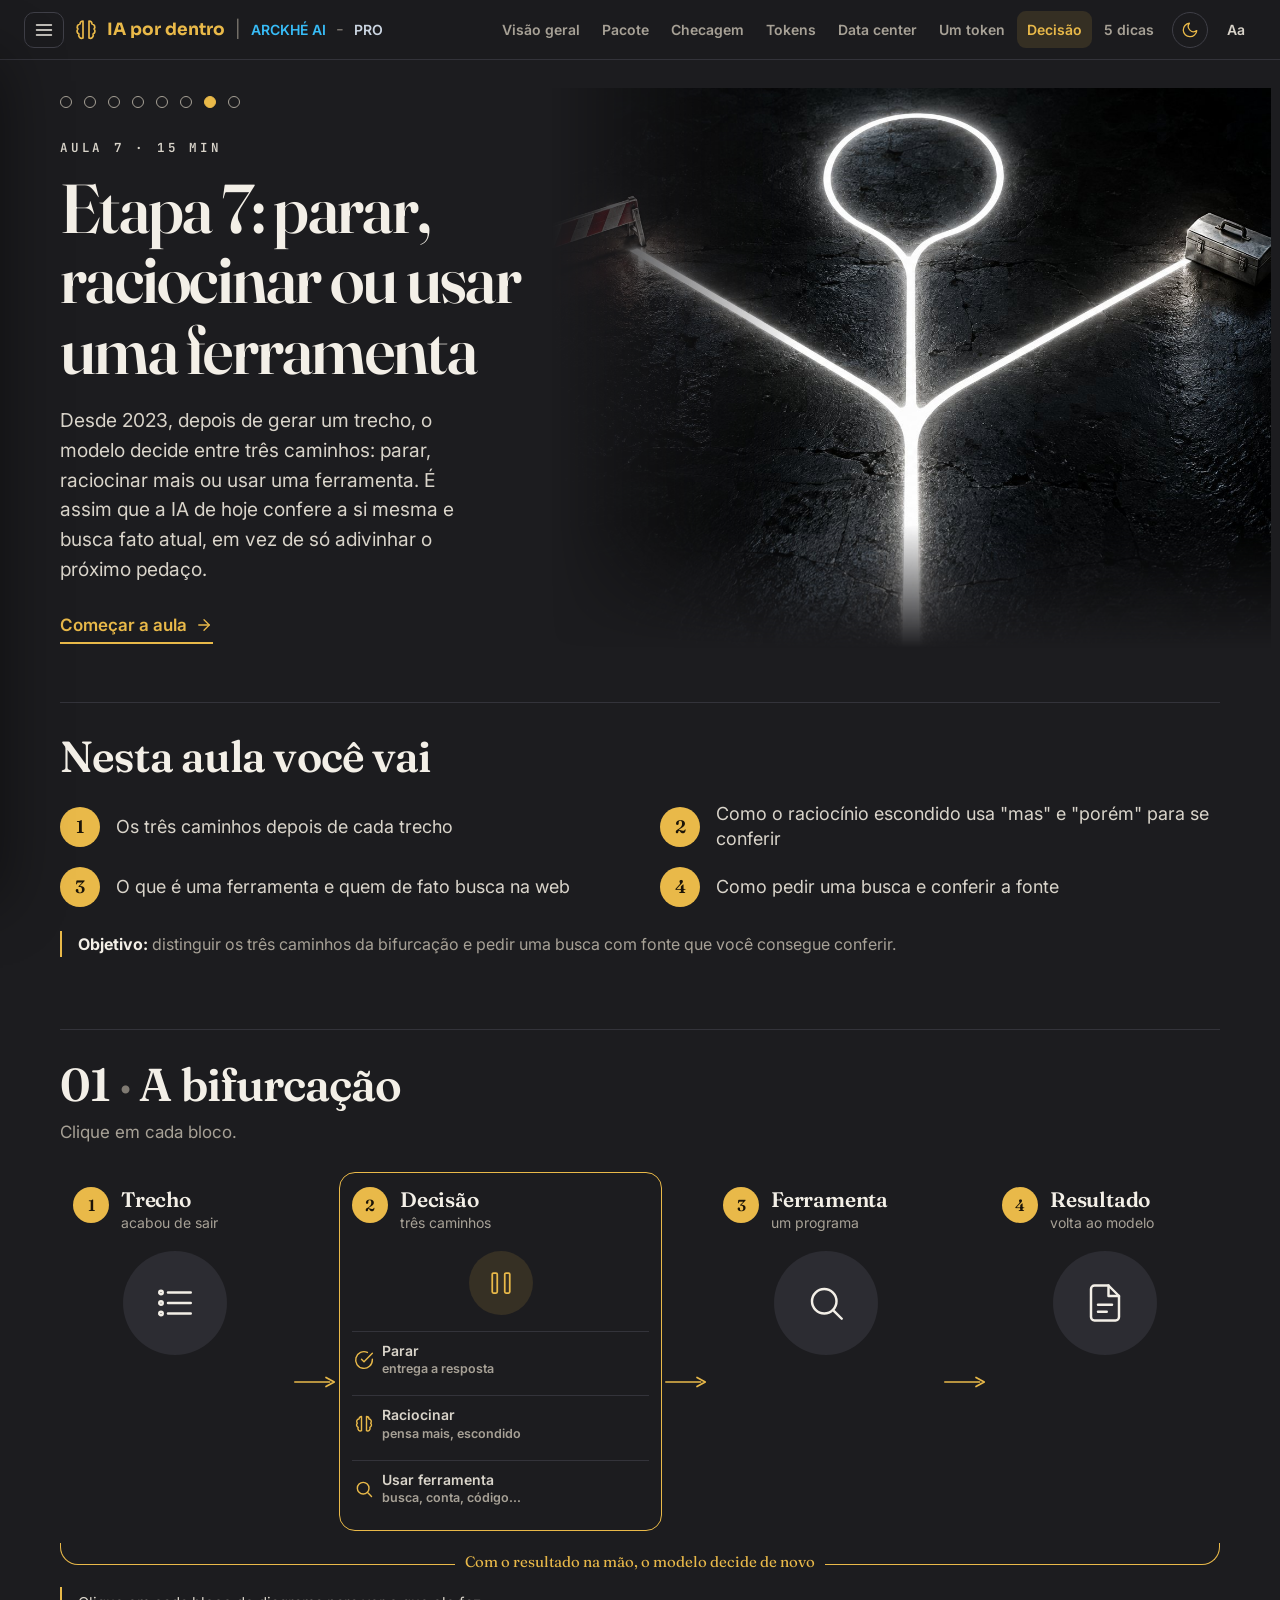
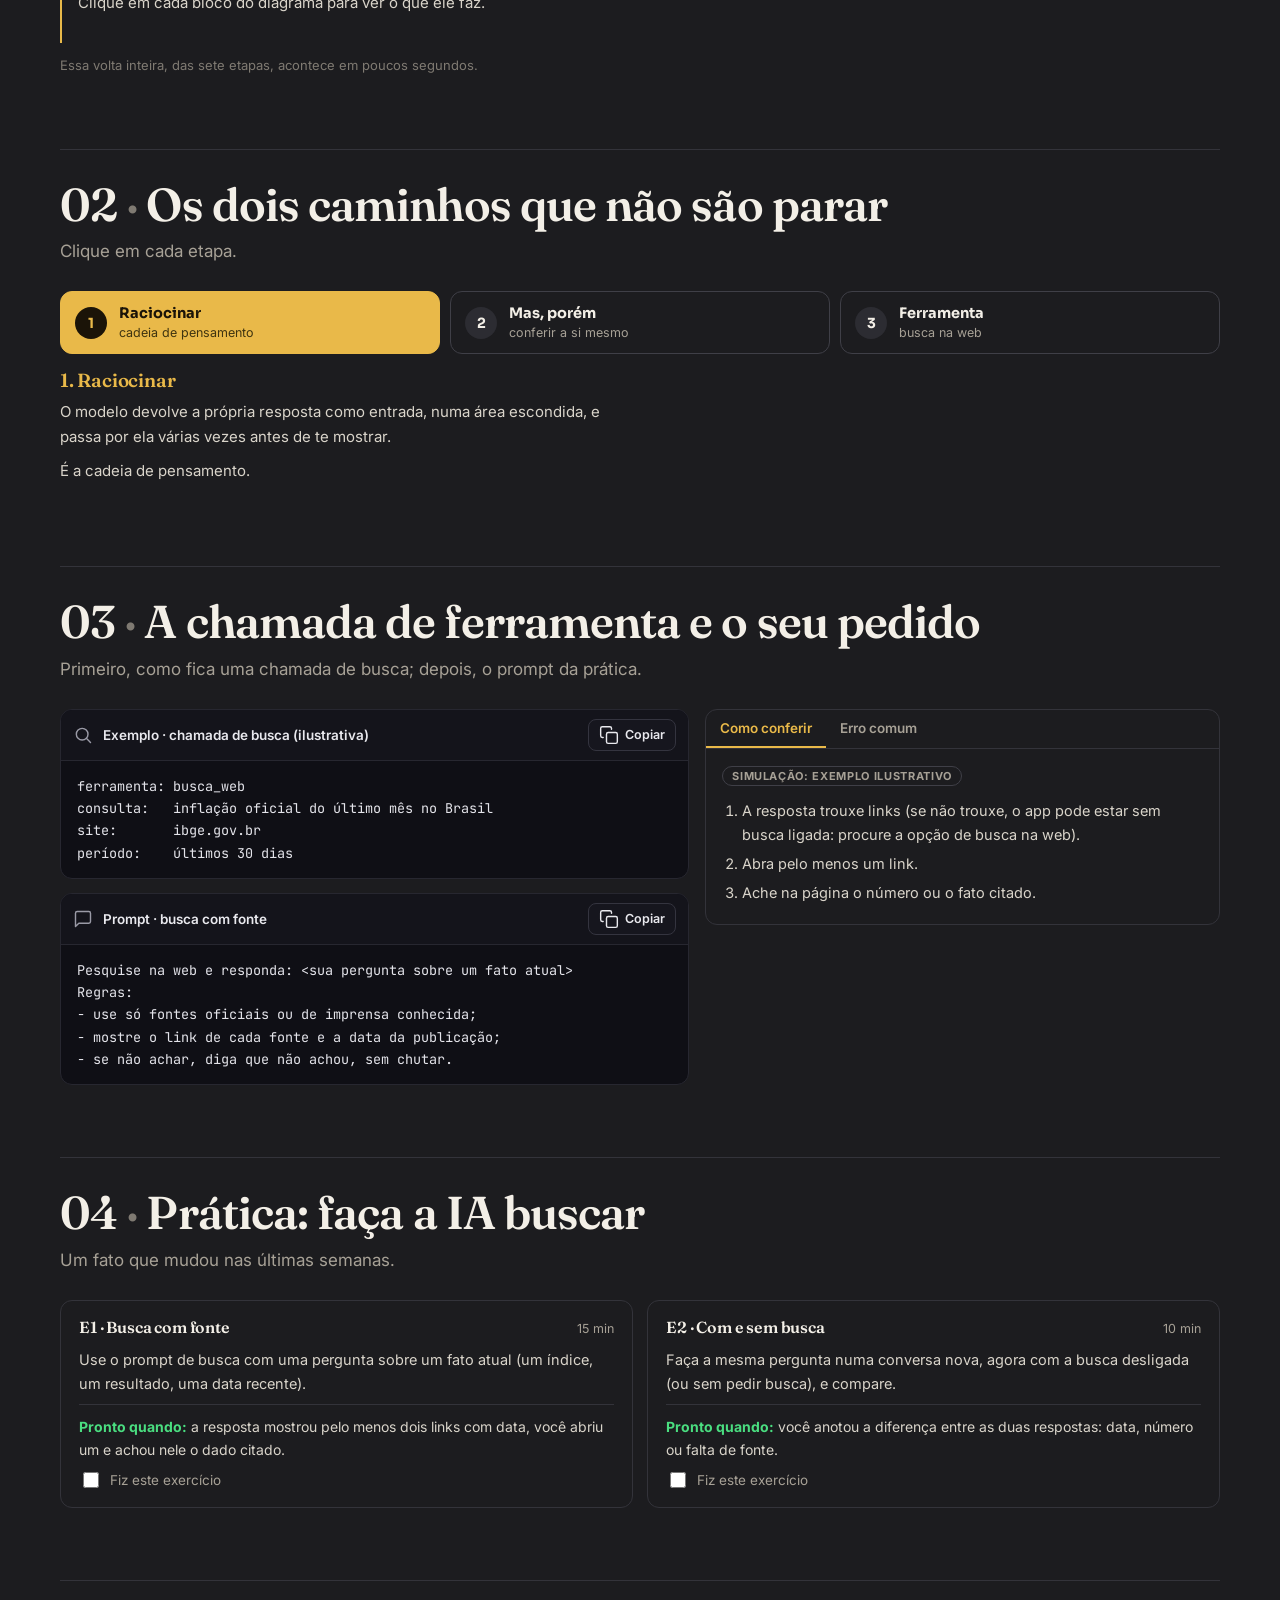
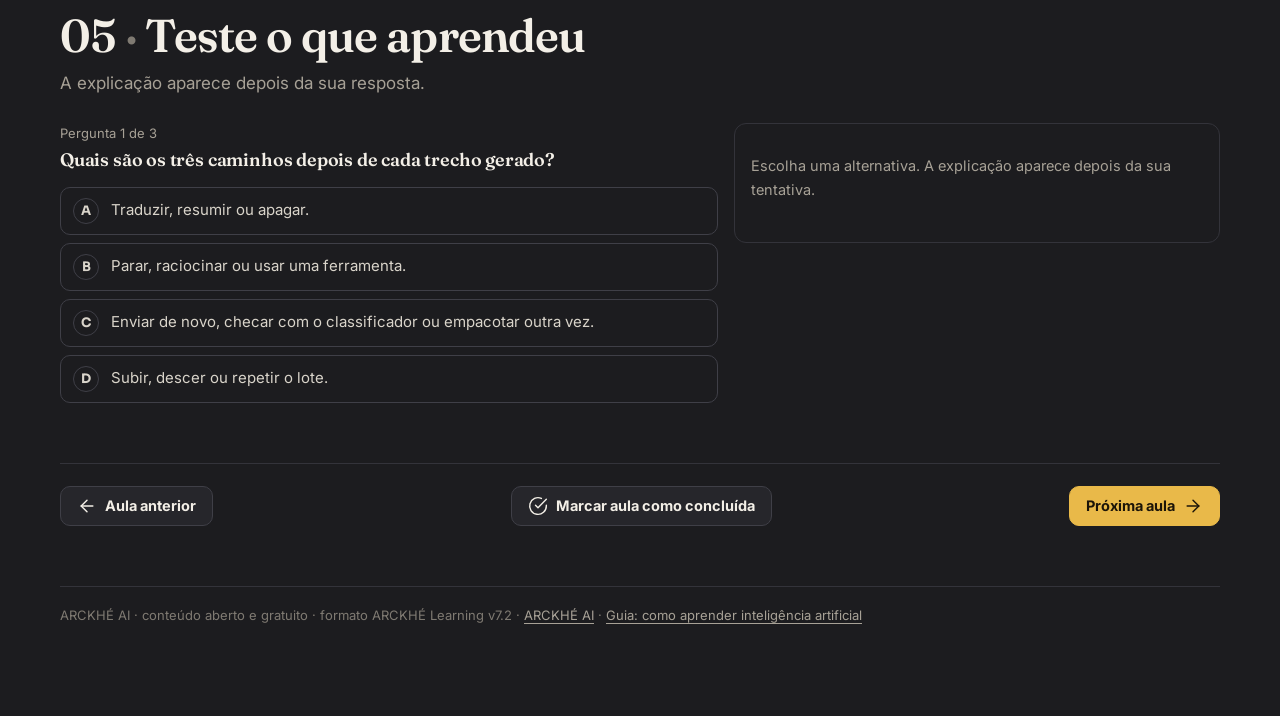
==== commit 5e2fec3b: "fix: substituir INEMA por ARCKHÉ" ====
--- a/aulas/bifurcacao/index.html
+++ b/aulas/bifurcacao/index.html
@@ -3,25 +3,25 @@
 <head>
 <meta charset="utf-8"/>
 <meta name="viewport" content="width=device-width, initial-scale=1"/>
-<title>Etapa 7: parar, raciocinar ou usar uma ferramenta · IA por dentro · INEMA</title>
+<title>Etapa 7: parar, raciocinar ou usar uma ferramenta · IA por dentro · ARCKHÉ</title>
 <meta name="description" content="Desde 2023, depois de gerar um trecho, o modelo decide entre três caminhos: parar, raciocinar mais ou usar uma ferramenta. É assim que a IA de hoje confere a si mesma e busca fato atual, em vez de só adivinhar o próximo pedaço."/>
-<meta property="og:title" content="Etapa 7: parar, raciocinar ou usar uma ferramenta · IA por dentro · INEMA"/>
+<meta property="og:title" content="Etapa 7: parar, raciocinar ou usar uma ferramenta · IA por dentro · ARCKHÉ"/>
 <meta property="og:description" content="Desde 2023, depois de gerar um trecho, o modelo decide entre três caminhos: parar, raciocinar mais ou usar uma ferramenta. É assim que a IA de hoje confere a si mesma e busca fato atual, em vez de só adivinhar o próximo pedaço."/>
-<meta property="og:image" content="https://inematds.github.io/ia-por-dentro-v72/assets/img/capa.jpg"/>
+<meta property="og:image" content="https://linnoff88-dev.github.io/
 <meta name="theme-color" content="#0c0c10"/>
 <link rel="icon" href="../../assets/img/favicon.svg" type="image/svg+xml"/>
-<link rel="canonical" href="https://inematds.github.io/ia-por-dentro-v72/aulas/bifurcacao/"/>
+<link rel="canonical" href="https://linnoff88-dev.github.io/
 <link rel="preconnect" href="https://fonts.googleapis.com"/><link rel="preconnect" href="https://fonts.gstatic.com" crossorigin/>
 <link href="https://fonts.googleapis.com/css2?family=Inter:wght@400;500;600;700&family=JetBrains+Mono:wght@400;600&family=Sora:wght@600;700;800&family=Fraunces:opsz,wght@9..144,500;9..144,600;9..144,700&display=swap" rel="stylesheet"/>
 <link rel="stylesheet" href="../../assets/v71.css"/>
 <link rel="stylesheet" href="../../assets/v72.css"/>
-<meta name="generator" content="INEMA Learning 7.14.19"/>
+<meta name="generator" content="ARCKHÉ Learning 7.14.19"/>
 <script>try{if(JSON.parse(localStorage.getItem("ia-por-dentro-v72:tema"))==="papel")document.documentElement.setAttribute("data-tema","papel")}catch(e){}</script>
-</head><body data-curso="ia-por-dentro-v72" data-aula="bifurcacao" data-total="8" data-total-ex="17"><a class="skip" href="#conteudo">Pular para o conteúdo</a><header class="topo"><div class="esq"><button type="button" class="menu-btn" aria-expanded="false" aria-controls="lado"><svg class="ico" viewBox="0 0 24 24" aria-hidden="true"><line x1="3" y1="6" x2="21" y2="6"/><line x1="3" y1="12" x2="21" y2="12"/><line x1="3" y1="18" x2="21" y2="18"/></svg><span class="sr">Aulas</span></button><a class="marca" href="../../index.html"><svg class="ico" viewBox="0 0 24 24" aria-hidden="true"><path d="M9 3a3 3 0 0 0-3 3 3 3 0 0 0-2 5 3 3 0 0 0 1 5 3 3 0 0 0 4 4V3z"/><path d="M15 3a3 3 0 0 1 3 3 3 3 0 0 1 2 5 3 3 0 0 1-1 5 3 3 0 0 1-4 4V3z"/></svg><span>IA por dentro</span></a><span class="sep">|</span><a class="club" href="https://inema.club" target="_blank" rel="noopener">INEMA.CLUB</a><span class="tr">-</span><a class="pro" href="https://inema.pro" target="_blank" rel="noopener">PRO</a></div><nav class="dir" aria-label="Aulas"><a href="../../aulas/visao-geral/index.html" class="tlink" title="A viagem de uma mensagem em 7 etapas"><span class="curto">A1</span><span class="longo">Visão geral</span></a><a href="../../aulas/pacote/index.html" class="tlink" title="Etapa 1: sua mensagem é empacotada"><span class="curto">A2</span><span class="longo">Pacote</span></a><a href="../../aulas/checagem/index.html" class="tlink" title="Etapa 2: sua mensagem é checada"><span class="curto">A3</span><span class="longo">Checagem</span></a><a href="../../aulas/tokens/index.html" class="tlink" title="Etapa 3: palavras viram tokens"><span class="curto">A4</span><span class="longo">Tokens</span></a><a href="../../aulas/datacenter/index.html" class="tlink" title="Etapas 4 e 5: a viagem ao data center e o modelo rodando"><span class="curto">A5</span><span class="longo">Data center</span></a><a href="../../aulas/proximo-token/index.html" class="tlink" title="Etapa 6: sai um token por vez"><span class="curto">A6</span><span class="longo">Um token</span></a><a href="../../aulas/bifurcacao/index.html" class="tlink on" aria-current="page" title="Etapa 7: parar, raciocinar ou usar uma ferramenta"><span class="curto">A7</span><span class="longo">Decisão</span></a><a href="../../aulas/dicas/index.html" class="tlink" title="O que fazer com isso: 5 hábitos que melhoram as respostas"><span class="curto">A8</span><span class="longo">5 dicas</span></a><button type="button" class="tema-btn" title="Trocar tema claro/escuro"><svg class="ico sol" viewBox="0 0 24 24" aria-hidden="true"><circle cx="12" cy="12" r="4"/><path d="M12 2v2M12 20v2M4.9 4.9l1.4 1.4M17.7 17.7l1.4 1.4M2 12h2M20 12h2M4.9 19.1l1.4-1.4M17.7 6.3l1.4-1.4"/></svg><svg class="ico lua" viewBox="0 0 24 24" aria-hidden="true"><path d="M21 12.8A9 9 0 1 1 11.2 3a7 7 0 0 0 9.8 9.8z"/></svg><span class="sr">Trocar tema claro/escuro</span></button><div class="aa"><button type="button" class="aa-btn" aria-expanded="false" aria-controls="aparencia" title="Aparência">Aa</button><div class="aa-pop" id="aparencia" hidden><p>Tema</p><div class="aa-seg"><button type="button" data-tema="escuro">Escuro</button><button type="button" data-tema="papel">Papel claro</button></div><p style="margin-top:12px">Tamanho do texto</p><div class="aa-seg"><button type="button" data-escala="0.9">A−</button><button type="button" data-escala="1">A</button><button type="button" data-escala="1.12">A+</button></div></div></div></nav></header><div class="casca"><aside class="lado" id="lado" aria-label="Aulas"><a class="voltar" href="https://inema.club/"><svg class="ico" viewBox="0 0 24 24" aria-hidden="true"><line x1="19" y1="12" x2="5" y2="12"/><polyline points="12 19 5 12 12 5"/></svg>Cursos grátis no INEMA.CLUB</a><p class="curso-nome">IA por dentro</p><p class="curso-sub">O que acontece quando você aperta enviar</p><div class="ind"><span class="ind-rot">Estudo (aulas)</span><span class="prog-txt"><span data-pct>0</span>%</span></div><div class="prog" aria-hidden="true"><i></i></div><div class="ind"><span class="ind-rot">Prática declarada</span><span class="prog-txt"><span data-prat>0</span>/17</span></div><div class="prog pratica" aria-hidden="true"><i></i></div><p class="ind-nota">Prática = exercícios que você marcou como feitos. A comprovação vem na prova da certificação.</p><ol class="lista-aulas"><li><a href="../../aulas/visao-geral/index.html" data-slug="visao-geral" class=""><span class="st" aria-hidden="true"></span><span>1. As 7 etapas<small>12 min</small></span></a></li><li><a href="../../aulas/pacote/index.html" data-slug="pacote" class=""><span class="st" aria-hidden="true"></span><span>2. 1 · Empacotada<small>14 min</small></span></a></li><li><a href="../../aulas/checagem/index.html" data-slug="checagem" class=""><span class="st" aria-hidden="true"></span><span>3. 2 · Checada<small>12 min</small></span></a></li><li><a href="../../aulas/tokens/index.html" data-slug="tokens" class=""><span class="st" aria-hidden="true"></span><span>4. 3 · Tokens<small>15 min</small></span></a></li><li><a href="../../aulas/datacenter/index.html" data-slug="datacenter" class=""><span class="st" aria-hidden="true"></span><span>5. 4–5 · Data center<small>15 min</small></span></a></li><li><a href="../../aulas/proximo-token/index.html" data-slug="proximo-token" class=""><span class="st" aria-hidden="true"></span><span>6. 6 · Um token por vez<small>14 min</small></span></a></li><li><a href="../../aulas/bifurcacao/index.html" data-slug="bifurcacao" class="atual" aria-current="page"><span class="st" aria-hidden="true"></span><span>7. 7 · A decisão<small>15 min</small></span></a></li><li><a href="../../aulas/dicas/index.html" data-slug="dicas" class=""><span class="st" aria-hidden="true"></span><span>8. As 5 dicas<small>18 min</small></span></a></li></ol><div class="estudo"><p class="es-tit">Seu estudo</p><details class="es-bloco" data-es="desempenho"><summary><svg class="ico" viewBox="0 0 24 24" aria-hidden="true"><line x1="18" y1="20" x2="18" y2="10"/><line x1="12" y1="20" x2="12" y2="4"/><line x1="6" y1="20" x2="6" y2="14"/></svg><span>Desempenho nos testes</span><span class="es-cont" data-es-cont="desempenho"></span></summary><div class="es-corpo" data-es-corpo="desempenho"></div></details><details class="es-bloco" data-es="notas"><summary><svg class="ico" viewBox="0 0 24 24" aria-hidden="true"><path d="M12 20h9"/><path d="M16.5 3.5a2.1 2.1 0 0 1 3 3L7 19l-4 1 1-4z"/></svg><span>Minhas anotações</span><span class="es-cont" data-es-cont="notas"></span></summary><div class="es-corpo" data-es-corpo="notas"></div></details><details class="es-bloco" data-es="dados"><summary><svg class="ico" viewBox="0 0 24 24" aria-hidden="true"><ellipse cx="12" cy="5" rx="8" ry="3"/><path d="M4 5v14c0 1.7 3.6 3 8 3s8-1.3 8-3V5"/><path d="M4 12c0 1.7 3.6 3 8 3s8-1.3 8-3"/></svg><span>Copiar meus dados</span><span class="es-cont" data-es-cont="dados"></span></summary><div class="es-corpo" data-es-corpo="dados"><p class="es-exp">Seu progresso, suas anotações e as notas dos testes ficam só neste navegador. Baixe uma cópia (.json) para guardar ou para continuar em outro computador ou navegador; lá, carregue a cópia. Carregar soma com o que já existe e não apaga nada.</p><div class="es-acoes"><button type="button" class="es-btn es-exportar"><svg class="ico" viewBox="0 0 24 24" aria-hidden="true"><path d="M21 15v4a2 2 0 0 1-2 2H5a2 2 0 0 1-2-2v-4"/><polyline points="7 10 12 15 17 10"/><line x1="12" y1="15" x2="12" y2="3"/></svg>Baixar cópia</button><label class="es-btn es-importar"><svg class="ico" viewBox="0 0 24 24" aria-hidden="true"><path d="M21 15v4a2 2 0 0 1-2 2H5a2 2 0 0 1-2-2v-4"/><polyline points="17 8 12 3 7 8"/><line x1="12" y1="3" x2="12" y2="15"/></svg>Carregar cópia<input type="file" class="sr" accept=".json,application/json"/></label></div><p class="es-msg" aria-live="polite"></p></div></details></div><script type="application/json" id="estudo-dados">{"txt": {"titulo": "Seu estudo", "continuar": "Continuar de onde parei", "comecar": "Começar pela aula 1", "cta_continuar": "Continuar a aula {n}", "hoje": "hoje", "ontem": "ontem", "ha_dias": "há {n} dias", "desempenho": "Desempenho nos testes", "notas": "Minhas anotações", "dados": "Copiar meus dados", "sem_testes": "Nenhum teste feito ainda. O teste fica no fim de cada aula.", "nao_fez": "teste ainda não feito", "ultimo": "Último", "melhor": "Melhor", "tentativas": "tentativas", "tentativa": "tentativa", "tudo_certo": "Acertou tudo no último teste.", "rever": "Para rever", "resposta": "Resposta certa:", "ir_teste": "Refazer o teste", "sem_notas": "Nenhuma anotação ainda. Na aula, selecione um trecho do texto e toque em Marcar ou Anotar.", "so_marcado": "(só marcado)", "marcar": "Marcar", "anotar": "Anotar", "salvar": "Salvar", "apagar": "Apagar marca", "fechar": "Fechar", "nota_ph": "Escreva sua anotação sobre este trecho…", "um_bloco": "Marque dentro de um parágrafo só.", "nao_marca": "Este trecho não pode ser marcado.", "dados_exp": "Seu progresso, suas anotações e as notas dos testes ficam só neste navegador. Baixe uma cópia (.json) para guardar ou para continuar em outro computador ou navegador; lá, carregue a cópia. Carregar soma com o que já existe e não apaga nada.", "exportar": "Baixar cópia", "importar": "Carregar cópia", "import_ok": "Cópia carregada ({n} itens). Atualizando a página…", "import_erro": "Arquivo não reconhecido. Nada foi alterado.", "import_outro": "Esta cópia é de outro curso. Nada foi alterado.", "export_ok": "Cópia baixada."}, "aulas": [{"slug": "visao-geral", "num": 1, "t": "As 7 etapas", "quiz": {"sec": "s5", "perguntas": [{"p": "Qual é a primeira coisa que acontece depois que você aperta enviar?", "certa": "O app empacota a sua mensagem com outras informações."}, {"p": "Quanto a IA do Google cresceu em tokens processados entre 2025 e 2026?", "certa": "Cerca de 7 vezes."}, {"p": "Na última etapa, o que o modelo decide?", "certa": "Se para, se raciocina mais ou se usa uma ferramenta."}]}}, {"slug": "pacote", "num": 2, "t": "1 · Empacotada", "quiz": {"sec": "s6", "perguntas": [{"p": "Por que o prompt de sistema do Claude começa pela data de hoje?", "certa": "Porque o modelo sozinho não sabe que dia é."}, {"p": "Você está na 40ª mensagem de uma conversa. O que o modelo recebe?", "certa": "A conversa inteira, da 1ª à 40ª, mais as outras peças."}, {"p": "O que é context rot?", "certa": "A resposta ficar menos confiável quando a entrada cresce demais."}]}}, {"slug": "checagem", "num": 3, "t": "2 · Checada", "quiz": {"sec": "s5", "perguntas": [{"p": "O que é um classificador de segurança?", "certa": "Um modelo menor que lê a conversa para barrar pedido perigoso."}, {"p": "Segundo a Anthropic, o que aconteceu com as tentativas de burlar o modelo que davam certo?", "certa": "Caíram de quase 90% para uns 5%."}, {"p": "Na OpenAI, o que acontece com um pedido considerado arriscado?", "certa": "Vai para outro modelo, mais cauteloso."}]}}, {"slug": "tokens", "num": 4, "t": "3 · Tokens", "quiz": {"sec": "s6", "perguntas": [{"p": "Por que a IA errava ao contar quantas letras R tem em strawberry?", "certa": "Porque vê a palavra em pedaços (st, raw, berry), não letra por letra."}, {"p": "Em média, quanto de uma palavra é um token?", "certa": "Uns 70% de uma palavra."}, {"p": "Por que a IA erra conta com números grandes?", "certa": "Porque o número chega picado em blocos, nunca inteiro."}, {"p": "A mesma frase em português e em inglês: o que acontece com os tokens?", "certa": "O português gastou mais: 17 contra 11 no exemplo medido."}]}}, {"slug": "datacenter", "num": 5, "t": "4–5 · Data center", "quiz": {"sec": "s5", "perguntas": [{"p": "Onde o modelo roda quando você usa o app no celular?", "certa": "Em data centers cheios de GPUs, às vezes a milhares de quilômetros."}, {"p": "Por que a mesma pergunta pode sair diferente mesmo com a mesma configuração?", "certa": "Porque o seu pedido divide a GPU num lote, e o tamanho do lote muda as contas."}, {"p": "O que a atenção faz?", "certa": "Deixa o modelo olhar todas as palavras juntas para entender o sentido de cada uma."}]}}, {"slug": "proximo-token", "num": 6, "t": "6 · Um token por vez", "quiz": {"sec": "s6", "perguntas": [{"p": "Quantas vezes o modelo roda para escrever a palavra ChatGPT?", "certa": "Duas vezes: são dois tokens."}, {"p": "Qual é o trabalho do modelo a cada passada?", "certa": "Escolher o próximo pedaço mais provável."}, {"p": "A IA respondeu com toda a certeza que a capital da Austrália é Sydney. O que aconteceu?", "certa": "Saiu um token provável mas errado: uma alucinação."}]}}, {"slug": "bifurcacao", "num": 7, "t": "7 · A decisão", "quiz": {"sec": "s5", "perguntas": [{"p": "Quais são os três caminhos depois de cada trecho gerado?", "certa": "Parar, raciocinar ou usar uma ferramenta."}, {"p": "Quando a IA faz uma busca na web, quem busca?", "certa": "Um programa (a ferramenta); o modelo só preenche os campos e chama."}, {"p": "Para que serve começar uma linha do raciocínio com \"mas\"?", "certa": "Empurrar o modelo a procurar um contraexemplo e se conferir."}]}}, {"slug": "dicas", "num": 8, "t": "As 5 dicas", "quiz": {"sec": "s4", "perguntas": [{"p": "A conversa ficou enorme e a IA começou a esquecer o combinado. O que fazer?", "certa": "Pedir um resumo e colar numa conversa nova."}, {"p": "Por que instruções personalizadas devem ser curtas?", "certa": "Porque vão junto em todo envio, dentro do pacote."}, {"p": "Você precisa do valor de um índice divulgado ontem. Qual pedido é o melhor?", "certa": "\"Pesquise na web e mostre o link e a data da fonte.\""}, {"p": "A IA respondeu uma conta com muita segurança. O que isso garante?", "certa": "Nada: é só a resposta mais provável; confira ou peça ferramenta."}]}}]}</script><div class="lado-card">Depois deste curso<b>Do chat ao agente</b>Entendeu o motor? O próximo passo é pôr a IA para trabalhar por você: terminal, assistente próprio, filas e redes.<br/><a href="https://inematds.github.io/do-chat-ao-agente-v72/" target="_blank" rel="noopener">Abrir o curso →</a></div></aside><main class="principal" id="conteudo"><div class="miolo" data-competencias="explicar-raciocinio-do-modelo;usar-ferramenta-de-busca"><div class="aula-hero com-img"><div class="ah-txt"><nav class="pontos" aria-label="Aulas"><a href="../../aulas/visao-geral/index.html" class="pt" data-slug="visao-geral" title="A viagem de uma mensagem em 7 etapas"><span class="sr">A viagem de uma mensagem em 7 etapas</span></a><a href="../../aulas/pacote/index.html" class="pt" data-slug="pacote" title="Etapa 1: sua mensagem é empacotada"><span class="sr">Etapa 1: sua mensagem é empacotada</span></a><a href="../../aulas/checagem/index.html" class="pt" data-slug="checagem" title="Etapa 2: sua mensagem é checada"><span class="sr">Etapa 2: sua mensagem é checada</span></a><a href="../../aulas/tokens/index.html" class="pt" data-slug="tokens" title="Etapa 3: palavras viram tokens"><span class="sr">Etapa 3: palavras viram tokens</span></a><a href="../../aulas/datacenter/index.html" class="pt" data-slug="datacenter" title="Etapas 4 e 5: a viagem ao data center e o modelo rodando"><span class="sr">Etapas 4 e 5: a viagem ao data center e o modelo rodando</span></a><a href="../../aulas/proximo-token/index.html" class="pt" data-slug="proximo-token" title="Etapa 6: sai um token por vez"><span class="sr">Etapa 6: sai um token por vez</span></a><a href="../../aulas/bifurcacao/index.html" class="pt on" data-slug="bifurcacao" title="Etapa 7: parar, raciocinar ou usar uma ferramenta"><span class="sr">Etapa 7: parar, raciocinar ou usar uma ferramenta</span></a><a href="../../aulas/dicas/index.html" class="pt" data-slug="dicas" title="O que fazer com isso: 5 hábitos que melhoram as respostas"><span class="sr">O que fazer com isso: 5 hábitos que melhoram as respostas</span></a></nav><p class="kicker">Aula 7 · 15 min</p><h1>Etapa 7: parar, raciocinar ou usar uma ferramenta</h1><p class="lead">Desde 2023, depois de gerar um trecho, o modelo decide entre três caminhos: parar, raciocinar mais ou usar uma ferramenta. É assim que a IA de hoje confere a si mesma e busca fato atual, em vez de só adivinhar o próximo pedaço.</p><a class="comecar" href="#s1">Começar a aula <svg class="ico" viewBox="0 0 24 24" aria-hidden="true"><line x1="5" y1="12" x2="19" y2="12"/><polyline points="12 5 19 12 12 19"/></svg></a></div><figure class="ah-img"><img src="../../assets/img/hero/bifurcacao.jpg" alt="Linha de luz que se divide em três: uma termina numa barreira, outra dá uma volta, a terceira chega a uma caixa de ferramentas." width="1536" height="1024"/></figure></div><div class="nesta2"><h2>Nesta aula você vai</h2><ol><li><b class="dn">1</b><span>Os três caminhos depois de cada trecho</span></li><li><b class="dn">2</b><span>Como o raciocínio escondido usa "mas" e "porém" para se conferir</span></li><li><b class="dn">3</b><span>O que é uma ferramenta e quem de fato busca na web</span></li><li><b class="dn">4</b><span>Como pedir uma busca e conferir a fonte</span></li></ol><p class="objetivo"><b>Objetivo:</b> distinguir os três caminhos da bifurcação e pedir uma busca com fonte que você consegue conferir.</p></div><section class="secao" id="s1"><div class="sec-cab"><div><h2><span class="sn">01</span><span class="sp" aria-hidden="true"> · </span>A bifurcação</h2><p>Clique em cada bloco.</p></div></div><div class="painel dg-bloco"><div class="dg fluxo"><button type="button" class="dg-no" aria-pressed="false"><span class="cab"><b class="dn">1</b><span class="ic"><svg class="ico" viewBox="0 0 24 24" aria-hidden="true"><line x1="8" y1="6" x2="21" y2="6"/><line x1="8" y1="12" x2="21" y2="12"/><line x1="8" y1="18" x2="21" y2="18"/><circle cx="4" cy="6" r="1"/><circle cx="4" cy="12" r="1"/><circle cx="4" cy="18" r="1"/></svg></span><span class="nome">Trecho</span></span><span class="sub">acabou de sair</span><template><b>Trecho.</b> O modelo gerou um trecho, token por token, como na aula 6. Agora decide o que fazer.</template></button><span class="dg-seta" aria-hidden="true"><svg viewBox="0 0 48 14"><line x1="2" y1="7" x2="40" y2="7"/><path d="M36 2 L45 7 L36 12"/></svg><i class="pulso"></i></span><button type="button" class="dg-no forte" aria-pressed="false"><span class="cab"><b class="dn">2</b><span class="ic"><svg class="ico" viewBox="0 0 24 24" aria-hidden="true"><rect x="5" y="4" width="4" height="16" rx="1"/><rect x="15" y="4" width="4" height="16" rx="1"/></svg></span><span class="nome">Decisão</span></span><span class="sub">três caminhos</span><ul><li><svg class="ico" viewBox="0 0 24 24" aria-hidden="true"><path d="M22 11.1V12a10 10 0 1 1-5.9-9.1"/><polyline points="22 4 12 14 9 11"/></svg><span>Parar<small>entrega a resposta</small></span></li><li><svg class="ico" viewBox="0 0 24 24" aria-hidden="true"><path d="M9 3a3 3 0 0 0-3 3 3 3 0 0 0-2 5 3 3 0 0 0 1 5 3 3 0 0 0 4 4V3z"/><path d="M15 3a3 3 0 0 1 3 3 3 3 0 0 1 2 5 3 3 0 0 1-1 5 3 3 0 0 1-4 4V3z"/></svg><span>Raciocinar<small>pensa mais, escondido</small></span></li><li><svg class="ico" viewBox="0 0 24 24" aria-hidden="true"><circle cx="11" cy="11" r="7"/><line x1="21" y1="21" x2="16.6" y2="16.6"/></svg><span>Usar ferramenta<small>busca, conta, código…</small></span></li></ul><template><b>Decisão.</b> Parar é entregar. Raciocinar é devolver a própria resposta como entrada, numa área escondida, cinco, cem, até mil vezes. Usar ferramenta é chamar um programa.</template></button><span class="dg-seta" aria-hidden="true"><svg viewBox="0 0 48 14"><line x1="2" y1="7" x2="40" y2="7"/><path d="M36 2 L45 7 L36 12"/></svg><i class="pulso"></i></span><button type="button" class="dg-no" aria-pressed="false"><span class="cab"><b class="dn">3</b><span class="ic"><svg class="ico" viewBox="0 0 24 24" aria-hidden="true"><circle cx="11" cy="11" r="7"/><line x1="21" y1="21" x2="16.6" y2="16.6"/></svg></span><span class="nome">Ferramenta</span></span><span class="sub">um programa</span><template><b>Ferramenta.</b> Busca, calculadora, código, agenda, e-mail, arquivos. O programa recebe texto e faz alguma coisa. Quem busca é o programa; o modelo só chama.</template></button><span class="dg-seta" aria-hidden="true"><svg viewBox="0 0 48 14"><line x1="2" y1="7" x2="40" y2="7"/><path d="M36 2 L45 7 L36 12"/></svg><i class="pulso"></i></span><button type="button" class="dg-no" aria-pressed="false"><span class="cab"><b class="dn">4</b><span class="ic"><svg class="ico" viewBox="0 0 24 24" aria-hidden="true"><path d="M14 2H6a2 2 0 0 0-2 2v16a2 2 0 0 0 2 2h12a2 2 0 0 0 2-2V8z"/><polyline points="14 2 14 8 20 8"/><line x1="8" y1="13" x2="16" y2="13"/><line x1="8" y1="17" x2="13" y2="17"/></svg></span><span class="nome">Resultado</span></span><span class="sub">volta ao modelo</span><template><b>Resultado.</b> O resultado volta para o texto, e o modelo decide de novo: parar, pensar mais ou usar outra ferramenta. Gira assim até ficar satisfeito.</template></button></div><div class="dg-volta" aria-hidden="true"><span>Com o resultado na mão, o modelo decide de novo</span></div><div class="dg-detalhe" aria-live="polite">Clique em cada bloco do diagrama para ver o que ele faz.</div><p class="dg-legenda">Essa volta inteira, das sete etapas, acontece em poucos segundos.</p></div></section><section class="secao" id="s2"><div class="sec-cab"><div><h2><span class="sn">02</span><span class="sp" aria-hidden="true"> · </span>Os dois caminhos que não são parar</h2><p>Clique em cada etapa.</p></div></div><div class="passos"><div class="passos-tabs" role="tablist" style="--n:3"><button type="button" class="ptab" role="tab" data-alvo="p0" aria-selected="true"><span class="pn">1</span><span><b>Raciocinar</b><small>cadeia de pensamento</small></span></button><button type="button" class="ptab" role="tab" data-alvo="p1" aria-selected="false"><span class="pn">2</span><span><b>Mas, porém</b><small>conferir a si mesmo</small></span></button><button type="button" class="ptab" role="tab" data-alvo="p2" aria-selected="false"><span class="pn">3</span><span><b>Ferramenta</b><small>busca na web</small></span></button></div><div class="pcorpo" data-painel="p0"><div><h3>1. Raciocinar</h3><p>O modelo devolve a própria resposta como entrada, numa área escondida, e passa por ela várias vezes antes de te mostrar.</p><p>É a cadeia de pensamento.</p></div></div><div class="pcorpo" data-painel="p1" hidden><div><h3>2. Mas, porém</h3><p>Nessa área aparecem palavras como "mas", "porém" e "também" no começo das linhas.</p><p>Como o modelo segue o caminho mais provável, começar com "mas" empurra ele a procurar um contraexemplo para o que acabou de dizer. É assim que ele se confere.</p></div></div><div class="pcorpo" data-painel="p2" hidden><div><h3>3. Ferramenta</h3><p>Uma busca na web tem dois campos: o site e o período. O modelo preenche os dois.</p><p>O programa consulta um buscador e devolve uma lista de resultados. O modelo lê e decide de novo.</p></div><div class="ex"><span class="rot">Quem faz o quê</span><q>Quem busca é o programa, não o modelo. O modelo só chama.</q></div></div></div></section><section class="secao" id="s3"><div class="sec-cab"><div><h2><span class="sn">03</span><span class="sp" aria-hidden="true"> · </span>A chamada de ferramenta e o seu pedido</h2><p>Primeiro, como fica uma chamada de busca; depois, o prompt da prática.</p></div></div><div class="cods"><div><div class="cod"><div class="cod-cab"><svg class="ico" viewBox="0 0 24 24" aria-hidden="true"><circle cx="11" cy="11" r="7"/><line x1="21" y1="21" x2="16.6" y2="16.6"/></svg><b>Exemplo · chamada de busca (ilustrativa)</b><button type="button" class="copiar" data-rot="Copiar" data-ok="Copiado"><svg class="ico" viewBox="0 0 24 24" aria-hidden="true"><rect x="9" y="9" width="13" height="13" rx="2"/><path d="M5 15H4a2 2 0 0 1-2-2V4a2 2 0 0 1 2-2h9a2 2 0 0 1 2 2v1"/></svg><span>Copiar</span></button></div><pre>ferramenta: busca_web
+</head><body data-curso="ia-por-dentro-v72" data-aula="bifurcacao" data-total="8" data-total-ex="17"><a class="skip" href="#conteudo">Pular para o conteúdo</a><header class="topo"><div class="esq"><button type="button" class="menu-btn" aria-expanded="false" aria-controls="lado"><svg class="ico" viewBox="0 0 24 24" aria-hidden="true"><line x1="3" y1="6" x2="21" y2="6"/><line x1="3" y1="12" x2="21" y2="12"/><line x1="3" y1="18" x2="21" y2="18"/></svg><span class="sr">Aulas</span></button><a class="marca" href="../../index.html"><svg class="ico" viewBox="0 0 24 24" aria-hidden="true"><path d="M9 3a3 3 0 0 0-3 3 3 3 0 0 0-2 5 3 3 0 0 0 1 5 3 3 0 0 0 4 4V3z"/><path d="M15 3a3 3 0 0 1 3 3 3 3 0 0 1 2 5 3 3 0 0 1-1 5 3 3 0 0 1-4 4V3z"/></svg><span>IA por dentro</span></a><span class="sep">|</span><a class="club" href="https://ARCKHÉ AI" target="_blank" rel="noopener">ARCKHÉ AI</a><span class="tr">-</span><a class="pro" href="https://ARCKHÉ.pro" target="_blank" rel="noopener">PRO</a></div><nav class="dir" aria-label="Aulas"><a href="../../aulas/visao-geral/index.html" class="tlink" title="A viagem de uma mensagem em 7 etapas"><span class="curto">A1</span><span class="longo">Visão geral</span></a><a href="../../aulas/pacote/index.html" class="tlink" title="Etapa 1: sua mensagem é empacotada"><span class="curto">A2</span><span class="longo">Pacote</span></a><a href="../../aulas/checagem/index.html" class="tlink" title="Etapa 2: sua mensagem é checada"><span class="curto">A3</span><span class="longo">Checagem</span></a><a href="../../aulas/tokens/index.html" class="tlink" title="Etapa 3: palavras viram tokens"><span class="curto">A4</span><span class="longo">Tokens</span></a><a href="../../aulas/datacenter/index.html" class="tlink" title="Etapas 4 e 5: a viagem ao data center e o modelo rodando"><span class="curto">A5</span><span class="longo">Data center</span></a><a href="../../aulas/proximo-token/index.html" class="tlink" title="Etapa 6: sai um token por vez"><span class="curto">A6</span><span class="longo">Um token</span></a><a href="../../aulas/bifurcacao/index.html" class="tlink on" aria-current="page" title="Etapa 7: parar, raciocinar ou usar uma ferramenta"><span class="curto">A7</span><span class="longo">Decisão</span></a><a href="../../aulas/dicas/index.html" class="tlink" title="O que fazer com isso: 5 hábitos que melhoram as respostas"><span class="curto">A8</span><span class="longo">5 dicas</span></a><button type="button" class="tema-btn" title="Trocar tema claro/escuro"><svg class="ico sol" viewBox="0 0 24 24" aria-hidden="true"><circle cx="12" cy="12" r="4"/><path d="M12 2v2M12 20v2M4.9 4.9l1.4 1.4M17.7 17.7l1.4 1.4M2 12h2M20 12h2M4.9 19.1l1.4-1.4M17.7 6.3l1.4-1.4"/></svg><svg class="ico lua" viewBox="0 0 24 24" aria-hidden="true"><path d="M21 12.8A9 9 0 1 1 11.2 3a7 7 0 0 0 9.8 9.8z"/></svg><span class="sr">Trocar tema claro/escuro</span></button><div class="aa"><button type="button" class="aa-btn" aria-expanded="false" aria-controls="aparencia" title="Aparência">Aa</button><div class="aa-pop" id="aparencia" hidden><p>Tema</p><div class="aa-seg"><button type="button" data-tema="escuro">Escuro</button><button type="button" data-tema="papel">Papel claro</button></div><p style="margin-top:12px">Tamanho do texto</p><div class="aa-seg"><button type="button" data-escala="0.9">A−</button><button type="button" data-escala="1">A</button><button type="button" data-escala="1.12">A+</button></div></div></div></nav></header><div class="casca"><aside class="lado" id="lado" aria-label="Aulas"><a class="voltar" href="https://ARCKHÉ AI/"><svg class="ico" viewBox="0 0 24 24" aria-hidden="true"><line x1="19" y1="12" x2="5" y2="12"/><polyline points="12 19 5 12 12 5"/></svg>Cursos grátis no ARCKHÉ AI</a><p class="curso-nome">IA por dentro</p><p class="curso-sub">O que acontece quando você aperta enviar</p><div class="ind"><span class="ind-rot">Estudo (aulas)</span><span class="prog-txt"><span data-pct>0</span>%</span></div><div class="prog" aria-hidden="true"><i></i></div><div class="ind"><span class="ind-rot">Prática declarada</span><span class="prog-txt"><span data-prat>0</span>/17</span></div><div class="prog pratica" aria-hidden="true"><i></i></div><p class="ind-nota">Prática = exercícios que você marcou como feitos. A comprovação vem na prova da certificação.</p><ol class="lista-aulas"><li><a href="../../aulas/visao-geral/index.html" data-slug="visao-geral" class=""><span class="st" aria-hidden="true"></span><span>1. As 7 etapas<small>12 min</small></span></a></li><li><a href="../../aulas/pacote/index.html" data-slug="pacote" class=""><span class="st" aria-hidden="true"></span><span>2. 1 · Empacotada<small>14 min</small></span></a></li><li><a href="../../aulas/checagem/index.html" data-slug="checagem" class=""><span class="st" aria-hidden="true"></span><span>3. 2 · Checada<small>12 min</small></span></a></li><li><a href="../../aulas/tokens/index.html" data-slug="tokens" class=""><span class="st" aria-hidden="true"></span><span>4. 3 · Tokens<small>15 min</small></span></a></li><li><a href="../../aulas/datacenter/index.html" data-slug="datacenter" class=""><span class="st" aria-hidden="true"></span><span>5. 4–5 · Data center<small>15 min</small></span></a></li><li><a href="../../aulas/proximo-token/index.html" data-slug="proximo-token" class=""><span class="st" aria-hidden="true"></span><span>6. 6 · Um token por vez<small>14 min</small></span></a></li><li><a href="../../aulas/bifurcacao/index.html" data-slug="bifurcacao" class="atual" aria-current="page"><span class="st" aria-hidden="true"></span><span>7. 7 · A decisão<small>15 min</small></span></a></li><li><a href="../../aulas/dicas/index.html" data-slug="dicas" class=""><span class="st" aria-hidden="true"></span><span>8. As 5 dicas<small>18 min</small></span></a></li></ol><div class="estudo"><p class="es-tit">Seu estudo</p><details class="es-bloco" data-es="desempenho"><summary><svg class="ico" viewBox="0 0 24 24" aria-hidden="true"><line x1="18" y1="20" x2="18" y2="10"/><line x1="12" y1="20" x2="12" y2="4"/><line x1="6" y1="20" x2="6" y2="14"/></svg><span>Desempenho nos testes</span><span class="es-cont" data-es-cont="desempenho"></span></summary><div class="es-corpo" data-es-corpo="desempenho"></div></details><details class="es-bloco" data-es="notas"><summary><svg class="ico" viewBox="0 0 24 24" aria-hidden="true"><path d="M12 20h9"/><path d="M16.5 3.5a2.1 2.1 0 0 1 3 3L7 19l-4 1 1-4z"/></svg><span>Minhas anotações</span><span class="es-cont" data-es-cont="notas"></span></summary><div class="es-corpo" data-es-corpo="notas"></div></details><details class="es-bloco" data-es="dados"><summary><svg class="ico" viewBox="0 0 24 24" aria-hidden="true"><ellipse cx="12" cy="5" rx="8" ry="3"/><path d="M4 5v14c0 1.7 3.6 3 8 3s8-1.3 8-3V5"/><path d="M4 12c0 1.7 3.6 3 8 3s8-1.3 8-3"/></svg><span>Copiar meus dados</span><span class="es-cont" data-es-cont="dados"></span></summary><div class="es-corpo" data-es-corpo="dados"><p class="es-exp">Seu progresso, suas anotações e as notas dos testes ficam só neste navegador. Baixe uma cópia (.json) para guardar ou para continuar em outro computador ou navegador; lá, carregue a cópia. Carregar soma com o que já existe e não apaga nada.</p><div class="es-acoes"><button type="button" class="es-btn es-exportar"><svg class="ico" viewBox="0 0 24 24" aria-hidden="true"><path d="M21 15v4a2 2 0 0 1-2 2H5a2 2 0 0 1-2-2v-4"/><polyline points="7 10 12 15 17 10"/><line x1="12" y1="15" x2="12" y2="3"/></svg>Baixar cópia</button><label class="es-btn es-importar"><svg class="ico" viewBox="0 0 24 24" aria-hidden="true"><path d="M21 15v4a2 2 0 0 1-2 2H5a2 2 0 0 1-2-2v-4"/><polyline points="17 8 12 3 7 8"/><line x1="12" y1="3" x2="12" y2="15"/></svg>Carregar cópia<input type="file" class="sr" accept=".json,application/json"/></label></div><p class="es-msg" aria-live="polite"></p></div></details></div><script type="application/json" id="estudo-dados">{"txt": {"titulo": "Seu estudo", "continuar": "Continuar de onde parei", "comecar": "Começar pela aula 1", "cta_continuar": "Continuar a aula {n}", "hoje": "hoje", "ontem": "ontem", "ha_dias": "há {n} dias", "desempenho": "Desempenho nos testes", "notas": "Minhas anotações", "dados": "Copiar meus dados", "sem_testes": "Nenhum teste feito ainda. O teste fica no fim de cada aula.", "nao_fez": "teste ainda não feito", "ultimo": "Último", "melhor": "Melhor", "tentativas": "tentativas", "tentativa": "tentativa", "tudo_certo": "Acertou tudo no último teste.", "rever": "Para rever", "resposta": "Resposta certa:", "ir_teste": "Refazer o teste", "sem_notas": "Nenhuma anotação ainda. Na aula, selecione um trecho do texto e toque em Marcar ou Anotar.", "so_marcado": "(só marcado)", "marcar": "Marcar", "anotar": "Anotar", "salvar": "Salvar", "apagar": "Apagar marca", "fechar": "Fechar", "nota_ph": "Escreva sua anotação sobre este trecho…", "um_bloco": "Marque dentro de um parágrafo só.", "nao_marca": "Este trecho não pode ser marcado.", "dados_exp": "Seu progresso, suas anotações e as notas dos testes ficam só neste navegador. Baixe uma cópia (.json) para guardar ou para continuar em outro computador ou navegador; lá, carregue a cópia. Carregar soma com o que já existe e não apaga nada.", "exportar": "Baixar cópia", "importar": "Carregar cópia", "import_ok": "Cópia carregada ({n} itens). Atualizando a página…", "import_erro": "Arquivo não reconhecido. Nada foi alterado.", "import_outro": "Esta cópia é de outro curso. Nada foi alterado.", "export_ok": "Cópia baixada."}, "aulas": [{"slug": "visao-geral", "num": 1, "t": "As 7 etapas", "quiz": {"sec": "s5", "perguntas": [{"p": "Qual é a primeira coisa que acontece depois que você aperta enviar?", "certa": "O app empacota a sua mensagem com outras informações."}, {"p": "Quanto a IA do Google cresceu em tokens processados entre 2025 e 2026?", "certa": "Cerca de 7 vezes."}, {"p": "Na última etapa, o que o modelo decide?", "certa": "Se para, se raciocina mais ou se usa uma ferramenta."}]}}, {"slug": "pacote", "num": 2, "t": "1 · Empacotada", "quiz": {"sec": "s6", "perguntas": [{"p": "Por que o prompt de sistema do Claude começa pela data de hoje?", "certa": "Porque o modelo sozinho não sabe que dia é."}, {"p": "Você está na 40ª mensagem de uma conversa. O que o modelo recebe?", "certa": "A conversa inteira, da 1ª à 40ª, mais as outras peças."}, {"p": "O que é context rot?", "certa": "A resposta ficar menos confiável quando a entrada cresce demais."}]}}, {"slug": "checagem", "num": 3, "t": "2 · Checada", "quiz": {"sec": "s5", "perguntas": [{"p": "O que é um classificador de segurança?", "certa": "Um modelo menor que lê a conversa para barrar pedido perigoso."}, {"p": "Segundo a Anthropic, o que aconteceu com as tentativas de burlar o modelo que davam certo?", "certa": "Caíram de quase 90% para uns 5%."}, {"p": "Na OpenAI, o que acontece com um pedido considerado arriscado?", "certa": "Vai para outro modelo, mais cauteloso."}]}}, {"slug": "tokens", "num": 4, "t": "3 · Tokens", "quiz": {"sec": "s6", "perguntas": [{"p": "Por que a IA errava ao contar quantas letras R tem em strawberry?", "certa": "Porque vê a palavra em pedaços (st, raw, berry), não letra por letra."}, {"p": "Em média, quanto de uma palavra é um token?", "certa": "Uns 70% de uma palavra."}, {"p": "Por que a IA erra conta com números grandes?", "certa": "Porque o número chega picado em blocos, nunca inteiro."}, {"p": "A mesma frase em português e em inglês: o que acontece com os tokens?", "certa": "O português gastou mais: 17 contra 11 no exemplo medido."}]}}, {"slug": "datacenter", "num": 5, "t": "4–5 · Data center", "quiz": {"sec": "s5", "perguntas": [{"p": "Onde o modelo roda quando você usa o app no celular?", "certa": "Em data centers cheios de GPUs, às vezes a milhares de quilômetros."}, {"p": "Por que a mesma pergunta pode sair diferente mesmo com a mesma configuração?", "certa": "Porque o seu pedido divide a GPU num lote, e o tamanho do lote muda as contas."}, {"p": "O que a atenção faz?", "certa": "Deixa o modelo olhar todas as palavras juntas para entender o sentido de cada uma."}]}}, {"slug": "proximo-token", "num": 6, "t": "6 · Um token por vez", "quiz": {"sec": "s6", "perguntas": [{"p": "Quantas vezes o modelo roda para escrever a palavra ChatGPT?", "certa": "Duas vezes: são dois tokens."}, {"p": "Qual é o trabalho do modelo a cada passada?", "certa": "Escolher o próximo pedaço mais provável."}, {"p": "A IA respondeu com toda a certeza que a capital da Austrália é Sydney. O que aconteceu?", "certa": "Saiu um token provável mas errado: uma alucinação."}]}}, {"slug": "bifurcacao", "num": 7, "t": "7 · A decisão", "quiz": {"sec": "s5", "perguntas": [{"p": "Quais são os três caminhos depois de cada trecho gerado?", "certa": "Parar, raciocinar ou usar uma ferramenta."}, {"p": "Quando a IA faz uma busca na web, quem busca?", "certa": "Um programa (a ferramenta); o modelo só preenche os campos e chama."}, {"p": "Para que serve começar uma linha do raciocínio com \"mas\"?", "certa": "Empurrar o modelo a procurar um contraexemplo e se conferir."}]}}, {"slug": "dicas", "num": 8, "t": "As 5 dicas", "quiz": {"sec": "s4", "perguntas": [{"p": "A conversa ficou enorme e a IA começou a esquecer o combinado. O que fazer?", "certa": "Pedir um resumo e colar numa conversa nova."}, {"p": "Por que instruções personalizadas devem ser curtas?", "certa": "Porque vão junto em todo envio, dentro do pacote."}, {"p": "Você precisa do valor de um índice divulgado ontem. Qual pedido é o melhor?", "certa": "\"Pesquise na web e mostre o link e a data da fonte.\""}, {"p": "A IA respondeu uma conta com muita segurança. O que isso garante?", "certa": "Nada: é só a resposta mais provável; confira ou peça ferramenta."}]}}]}</script><div class="lado-card">Depois deste curso<b>Do chat ao agente</b>Entendeu o motor? O próximo passo é pôr a IA para trabalhar por você: terminal, assistente próprio, filas e redes.<br/><a href="https://linnoff88-dev.github.io/ target="_blank" rel="noopener">Abrir o curso →</a></div></aside><main class="principal" id="conteudo"><div class="miolo" data-competencias="explicar-raciocinio-do-modelo;usar-ferramenta-de-busca"><div class="aula-hero com-img"><div class="ah-txt"><nav class="pontos" aria-label="Aulas"><a href="../../aulas/visao-geral/index.html" class="pt" data-slug="visao-geral" title="A viagem de uma mensagem em 7 etapas"><span class="sr">A viagem de uma mensagem em 7 etapas</span></a><a href="../../aulas/pacote/index.html" class="pt" data-slug="pacote" title="Etapa 1: sua mensagem é empacotada"><span class="sr">Etapa 1: sua mensagem é empacotada</span></a><a href="../../aulas/checagem/index.html" class="pt" data-slug="checagem" title="Etapa 2: sua mensagem é checada"><span class="sr">Etapa 2: sua mensagem é checada</span></a><a href="../../aulas/tokens/index.html" class="pt" data-slug="tokens" title="Etapa 3: palavras viram tokens"><span class="sr">Etapa 3: palavras viram tokens</span></a><a href="../../aulas/datacenter/index.html" class="pt" data-slug="datacenter" title="Etapas 4 e 5: a viagem ao data center e o modelo rodando"><span class="sr">Etapas 4 e 5: a viagem ao data center e o modelo rodando</span></a><a href="../../aulas/proximo-token/index.html" class="pt" data-slug="proximo-token" title="Etapa 6: sai um token por vez"><span class="sr">Etapa 6: sai um token por vez</span></a><a href="../../aulas/bifurcacao/index.html" class="pt on" data-slug="bifurcacao" title="Etapa 7: parar, raciocinar ou usar uma ferramenta"><span class="sr">Etapa 7: parar, raciocinar ou usar uma ferramenta</span></a><a href="../../aulas/dicas/index.html" class="pt" data-slug="dicas" title="O que fazer com isso: 5 hábitos que melhoram as respostas"><span class="sr">O que fazer com isso: 5 hábitos que melhoram as respostas</span></a></nav><p class="kicker">Aula 7 · 15 min</p><h1>Etapa 7: parar, raciocinar ou usar uma ferramenta</h1><p class="lead">Desde 2023, depois de gerar um trecho, o modelo decide entre três caminhos: parar, raciocinar mais ou usar uma ferramenta. É assim que a IA de hoje confere a si mesma e busca fato atual, em vez de só adivinhar o próximo pedaço.</p><a class="comecar" href="#s1">Começar a aula <svg class="ico" viewBox="0 0 24 24" aria-hidden="true"><line x1="5" y1="12" x2="19" y2="12"/><polyline points="12 5 19 12 12 19"/></svg></a></div><figure class="ah-img"><img src="../../assets/img/hero/bifurcacao.jpg" alt="Linha de luz que se divide em três: uma termina numa barreira, outra dá uma volta, a terceira chega a uma caixa de ferramentas." width="1536" height="1024"/></figure></div><div class="nesta2"><h2>Nesta aula você vai</h2><ol><li><b class="dn">1</b><span>Os três caminhos depois de cada trecho</span></li><li><b class="dn">2</b><span>Como o raciocínio escondido usa "mas" e "porém" para se conferir</span></li><li><b class="dn">3</b><span>O que é uma ferramenta e quem de fato busca na web</span></li><li><b class="dn">4</b><span>Como pedir uma busca e conferir a fonte</span></li></ol><p class="objetivo"><b>Objetivo:</b> distinguir os três caminhos da bifurcação e pedir uma busca com fonte que você consegue conferir.</p></div><section class="secao" id="s1"><div class="sec-cab"><div><h2><span class="sn">01</span><span class="sp" aria-hidden="true"> · </span>A bifurcação</h2><p>Clique em cada bloco.</p></div></div><div class="painel dg-bloco"><div class="dg fluxo"><button type="button" class="dg-no" aria-pressed="false"><span class="cab"><b class="dn">1</b><span class="ic"><svg class="ico" viewBox="0 0 24 24" aria-hidden="true"><line x1="8" y1="6" x2="21" y2="6"/><line x1="8" y1="12" x2="21" y2="12"/><line x1="8" y1="18" x2="21" y2="18"/><circle cx="4" cy="6" r="1"/><circle cx="4" cy="12" r="1"/><circle cx="4" cy="18" r="1"/></svg></span><span class="nome">Trecho</span></span><span class="sub">acabou de sair</span><template><b>Trecho.</b> O modelo gerou um trecho, token por token, como na aula 6. Agora decide o que fazer.</template></button><span class="dg-seta" aria-hidden="true"><svg viewBox="0 0 48 14"><line x1="2" y1="7" x2="40" y2="7"/><path d="M36 2 L45 7 L36 12"/></svg><i class="pulso"></i></span><button type="button" class="dg-no forte" aria-pressed="false"><span class="cab"><b class="dn">2</b><span class="ic"><svg class="ico" viewBox="0 0 24 24" aria-hidden="true"><rect x="5" y="4" width="4" height="16" rx="1"/><rect x="15" y="4" width="4" height="16" rx="1"/></svg></span><span class="nome">Decisão</span></span><span class="sub">três caminhos</span><ul><li><svg class="ico" viewBox="0 0 24 24" aria-hidden="true"><path d="M22 11.1V12a10 10 0 1 1-5.9-9.1"/><polyline points="22 4 12 14 9 11"/></svg><span>Parar<small>entrega a resposta</small></span></li><li><svg class="ico" viewBox="0 0 24 24" aria-hidden="true"><path d="M9 3a3 3 0 0 0-3 3 3 3 0 0 0-2 5 3 3 0 0 0 1 5 3 3 0 0 0 4 4V3z"/><path d="M15 3a3 3 0 0 1 3 3 3 3 0 0 1 2 5 3 3 0 0 1-1 5 3 3 0 0 1-4 4V3z"/></svg><span>Raciocinar<small>pensa mais, escondido</small></span></li><li><svg class="ico" viewBox="0 0 24 24" aria-hidden="true"><circle cx="11" cy="11" r="7"/><line x1="21" y1="21" x2="16.6" y2="16.6"/></svg><span>Usar ferramenta<small>busca, conta, código…</small></span></li></ul><template><b>Decisão.</b> Parar é entregar. Raciocinar é devolver a própria resposta como entrada, numa área escondida, cinco, cem, até mil vezes. Usar ferramenta é chamar um programa.</template></button><span class="dg-seta" aria-hidden="true"><svg viewBox="0 0 48 14"><line x1="2" y1="7" x2="40" y2="7"/><path d="M36 2 L45 7 L36 12"/></svg><i class="pulso"></i></span><button type="button" class="dg-no" aria-pressed="false"><span class="cab"><b class="dn">3</b><span class="ic"><svg class="ico" viewBox="0 0 24 24" aria-hidden="true"><circle cx="11" cy="11" r="7"/><line x1="21" y1="21" x2="16.6" y2="16.6"/></svg></span><span class="nome">Ferramenta</span></span><span class="sub">um programa</span><template><b>Ferramenta.</b> Busca, calculadora, código, agenda, e-mail, arquivos. O programa recebe texto e faz alguma coisa. Quem busca é o programa; o modelo só chama.</template></button><span class="dg-seta" aria-hidden="true"><svg viewBox="0 0 48 14"><line x1="2" y1="7" x2="40" y2="7"/><path d="M36 2 L45 7 L36 12"/></svg><i class="pulso"></i></span><button type="button" class="dg-no" aria-pressed="false"><span class="cab"><b class="dn">4</b><span class="ic"><svg class="ico" viewBox="0 0 24 24" aria-hidden="true"><path d="M14 2H6a2 2 0 0 0-2 2v16a2 2 0 0 0 2 2h12a2 2 0 0 0 2-2V8z"/><polyline points="14 2 14 8 20 8"/><line x1="8" y1="13" x2="16" y2="13"/><line x1="8" y1="17" x2="13" y2="17"/></svg></span><span class="nome">Resultado</span></span><span class="sub">volta ao modelo</span><template><b>Resultado.</b> O resultado volta para o texto, e o modelo decide de novo: parar, pensar mais ou usar outra ferramenta. Gira assim até ficar satisfeito.</template></button></div><div class="dg-volta" aria-hidden="true"><span>Com o resultado na mão, o modelo decide de novo</span></div><div class="dg-detalhe" aria-live="polite">Clique em cada bloco do diagrama para ver o que ele faz.</div><p class="dg-legenda">Essa volta inteira, das sete etapas, acontece em poucos segundos.</p></div></section><section class="secao" id="s2"><div class="sec-cab"><div><h2><span class="sn">02</span><span class="sp" aria-hidden="true"> · </span>Os dois caminhos que não são parar</h2><p>Clique em cada etapa.</p></div></div><div class="passos"><div class="passos-tabs" role="tablist" style="--n:3"><button type="button" class="ptab" role="tab" data-alvo="p0" aria-selected="true"><span class="pn">1</span><span><b>Raciocinar</b><small>cadeia de pensamento</small></span></button><button type="button" class="ptab" role="tab" data-alvo="p1" aria-selected="false"><span class="pn">2</span><span><b>Mas, porém</b><small>conferir a si mesmo</small></span></button><button type="button" class="ptab" role="tab" data-alvo="p2" aria-selected="false"><span class="pn">3</span><span><b>Ferramenta</b><small>busca na web</small></span></button></div><div class="pcorpo" data-painel="p0"><div><h3>1. Raciocinar</h3><p>O modelo devolve a própria resposta como entrada, numa área escondida, e passa por ela várias vezes antes de te mostrar.</p><p>É a cadeia de pensamento.</p></div></div><div class="pcorpo" data-painel="p1" hidden><div><h3>2. Mas, porém</h3><p>Nessa área aparecem palavras como "mas", "porém" e "também" no começo das linhas.</p><p>Como o modelo segue o caminho mais provável, começar com "mas" empurra ele a procurar um contraexemplo para o que acabou de dizer. É assim que ele se confere.</p></div></div><div class="pcorpo" data-painel="p2" hidden><div><h3>3. Ferramenta</h3><p>Uma busca na web tem dois campos: o site e o período. O modelo preenche os dois.</p><p>O programa consulta um buscador e devolve uma lista de resultados. O modelo lê e decide de novo.</p></div><div class="ex"><span class="rot">Quem faz o quê</span><q>Quem busca é o programa, não o modelo. O modelo só chama.</q></div></div></div></section><section class="secao" id="s3"><div class="sec-cab"><div><h2><span class="sn">03</span><span class="sp" aria-hidden="true"> · </span>A chamada de ferramenta e o seu pedido</h2><p>Primeiro, como fica uma chamada de busca; depois, o prompt da prática.</p></div></div><div class="cods"><div><div class="cod"><div class="cod-cab"><svg class="ico" viewBox="0 0 24 24" aria-hidden="true"><circle cx="11" cy="11" r="7"/><line x1="21" y1="21" x2="16.6" y2="16.6"/></svg><b>Exemplo · chamada de busca (ilustrativa)</b><button type="button" class="copiar" data-rot="Copiar" data-ok="Copiado"><svg class="ico" viewBox="0 0 24 24" aria-hidden="true"><rect x="9" y="9" width="13" height="13" rx="2"/><path d="M5 15H4a2 2 0 0 1-2-2V4a2 2 0 0 1 2-2h9a2 2 0 0 1 2 2v1"/></svg><span>Copiar</span></button></div><pre>ferramenta: busca_web
 consulta:   inflação oficial do último mês no Brasil
 site:       ibge.gov.br
 período:    últimos 30 dias</pre></div><div class="cod"><div class="cod-cab"><svg class="ico" viewBox="0 0 24 24" aria-hidden="true"><path d="M21 15a2 2 0 0 1-2 2H7l-4 4V5a2 2 0 0 1 2-2h14a2 2 0 0 1 2 2z"/></svg><b>Prompt · busca com fonte</b><button type="button" class="copiar" data-rot="Copiar" data-ok="Copiado"><svg class="ico" viewBox="0 0 24 24" aria-hidden="true"><rect x="9" y="9" width="13" height="13" rx="2"/><path d="M5 15H4a2 2 0 0 1-2-2V4a2 2 0 0 1 2-2h9a2 2 0 0 1 2 2v1"/></svg><span>Copiar</span></button></div><pre>Pesquise na web e responda: &lt;sua pergunta sobre um fato atual&gt;
 Regras:
 - use só fontes oficiais ou de imprensa conhecida;
 - mostre o link de cada fonte e a data da publicação;
-- se não achar, diga que não achou, sem chutar.</pre></div></div><div class="saida"><div class="saida-tabs" role="tablist"><button type="button" data-alvo="s0" aria-selected="true">Como conferir</button><button type="button" data-alvo="s1" aria-selected="false">Erro comum</button></div><div class="saida-corpo" data-painel="s0"><span class="selo">Simulação: exemplo ilustrativo</span><ol><li>A resposta trouxe links (se não trouxe, o app pode estar sem busca ligada: procure a opção de busca na web).</li><li>Abra pelo menos um link.</li><li>Ache na página o número ou o fato citado.</li></ol></div><div class="saida-corpo" data-painel="s1" hidden><p>Pedir fato atual sem pedir busca. Sem ferramenta, o modelo só tem o que aprendeu no treino e completa com o mais provável.</p></div></div></div></section><section class="secao" id="s4"><div class="sec-cab"><div><h2><span class="sn">04</span><span class="sp" aria-hidden="true"> · </span>Prática: faça a IA buscar</h2><p>Um fato que mudou nas últimas semanas.</p></div></div><div class="exs"><article class="exc"><div class="t"><h3>E1 · Busca com fonte</h3><span class="min">15 min</span></div><p>Use o prompt de busca com uma pergunta sobre um fato atual (um índice, um resultado, uma data recente).</p><p class="pronto"><b>Pronto quando:</b> a resposta mostrou pelo menos dois links com data, você abriu um e achou nele o dado citado.</p><label><input type="checkbox" data-id="bifurcacao-e1"/>Fiz este exercício</label></article><article class="exc"><div class="t"><h3>E2 · Com e sem busca</h3><span class="min">10 min</span></div><p>Faça a mesma pergunta numa conversa nova, agora com a busca desligada (ou sem pedir busca), e compare.</p><p class="pronto"><b>Pronto quando:</b> você anotou a diferença entre as duas respostas: data, número ou falta de fonte.</p><label><input type="checkbox" data-id="bifurcacao-e2"/>Fiz este exercício</label></article></div></section><section class="secao" id="s5"><div class="sec-cab"><div><h2><span class="sn">05</span><span class="sp" aria-hidden="true"> · </span>Teste o que aprendeu</h2><p>A explicação aparece depois da sua resposta.</p></div></div><div class="quiz"><div><div class="q-item"><p class="q-cont">Pergunta 1 de 3</p><p class="q-p">Quais são os três caminhos depois de cada trecho gerado?</p><div class="q-ops"><button type="button" class="q-op" data-certa="0"><span class="l">A</span>Traduzir, resumir ou apagar.</button><button type="button" class="q-op" data-certa="1"><span class="l">B</span>Parar, raciocinar ou usar uma ferramenta.</button><button type="button" class="q-op" data-certa="0"><span class="l">C</span>Enviar de novo, checar com o classificador ou empacotar outra vez.</button><button type="button" class="q-op" data-certa="0"><span class="l">D</span>Subir, descer ou repetir o lote.</button></div><template class="ok"><div class="r ok"><svg class="ico" viewBox="0 0 24 24" aria-hidden="true"><path d="M22 11.1V12a10 10 0 1 1-5.9-9.1"/><polyline points="22 4 12 14 9 11"/></svg>Correto</div>É a bifurcação da etapa 7, presente desde 2023: parar, raciocinar ou usar ferramenta. Empacotar e checar acontecem antes, nas etapas 1 e 2.</template><template class="no"><div class="r no"><svg class="ico" viewBox="0 0 24 24" aria-hidden="true"><circle cx="12" cy="12" r="10"/><line x1="15" y1="9" x2="9" y2="15"/><line x1="9" y1="9" x2="15" y2="15"/></svg>Não é essa</div>É a bifurcação da etapa 7, presente desde 2023: parar, raciocinar ou usar ferramenta. Empacotar e checar acontecem antes, nas etapas 1 e 2.<a class="q-ref" href="#s1"><svg class="ico" viewBox="0 0 24 24" aria-hidden="true"><line x1="5" y1="12" x2="19" y2="12"/><polyline points="12 5 19 12 12 19"/></svg>Rever: A bifurcação</a></template></div><div class="q-item" hidden><p class="q-cont">Pergunta 2 de 3</p><p class="q-p">Quando a IA faz uma busca na web, quem busca?</p><div class="q-ops"><button type="button" class="q-op" data-certa="0"><span class="l">A</span>O próprio modelo, que lê a internet inteira de novo a cada pergunta.</button><button type="button" class="q-op" data-certa="0"><span class="l">B</span>Um funcionário da empresa.</button><button type="button" class="q-op" data-certa="0"><span class="l">C</span>O seu navegador.</button><button type="button" class="q-op" data-certa="1"><span class="l">D</span>Um programa (a ferramenta); o modelo só preenche os campos e chama.</button></div><template class="ok"><div class="r ok"><svg class="ico" viewBox="0 0 24 24" aria-hidden="true"><path d="M22 11.1V12a10 10 0 1 1-5.9-9.1"/><polyline points="22 4 12 14 9 11"/></svg>Correto</div>O modelo preenche os campos (como site e período) e chama. O programa consulta o buscador e devolve os resultados para o modelo ler.</template><template class="no"><div class="r no"><svg class="ico" viewBox="0 0 24 24" aria-hidden="true"><circle cx="12" cy="12" r="10"/><line x1="15" y1="9" x2="9" y2="15"/><line x1="9" y1="9" x2="15" y2="15"/></svg>Não é essa</div>O modelo preenche os campos (como site e período) e chama. O programa consulta o buscador e devolve os resultados para o modelo ler.<a class="q-ref" href="#s2"><svg class="ico" viewBox="0 0 24 24" aria-hidden="true"><line x1="5" y1="12" x2="19" y2="12"/><polyline points="12 5 19 12 12 19"/></svg>Rever: Os dois caminhos que não são parar</a></template></div><div class="q-item" hidden><p class="q-cont">Pergunta 3 de 3</p><p class="q-p">Para que serve começar uma linha do raciocínio com "mas"?</p><div class="q-ops"><button type="button" class="q-op" data-certa="1"><span class="l">A</span>Empurrar o modelo a procurar um contraexemplo e se conferir.</button><button type="button" class="q-op" data-certa="0"><span class="l">B</span>Deixar a resposta mais educada e menos direta para quem lê.</button><button type="button" class="q-op" data-certa="0"><span class="l">C</span>Economizar tokens.</button><button type="button" class="q-op" data-certa="0"><span class="l">D</span>Avisar o classificador de que vem uma frase sensível pela frente.</button></div><template class="ok"><div class="r ok"><svg class="ico" viewBox="0 0 24 24" aria-hidden="true"><path d="M22 11.1V12a10 10 0 1 1-5.9-9.1"/><polyline points="22 4 12 14 9 11"/></svg>Correto</div>Como o modelo segue o caminho mais provável, depois de um "mas" o provável é vir uma objeção. É assim que ele confere o que acabou de dizer.</template><template class="no"><div class="r no"><svg class="ico" viewBox="0 0 24 24" aria-hidden="true"><circle cx="12" cy="12" r="10"/><line x1="15" y1="9" x2="9" y2="15"/><line x1="9" y1="9" x2="15" y2="15"/></svg>Não é essa</div>Como o modelo segue o caminho mais provável, depois de um "mas" o provável é vir uma objeção. É assim que ele confere o que acabou de dizer.<a class="q-ref" href="#s2"><svg class="ico" viewBox="0 0 24 24" aria-hidden="true"><line x1="5" y1="12" x2="19" y2="12"/><polyline points="12 5 19 12 12 19"/></svg>Rever: Os dois caminhos que não são parar</a></template></div><div class="q-nav"><button type="button" class="btn neutro q-revisar" hidden>Revisar as erradas</button><button type="button" class="btn neutro q-refazer" hidden>Refazer o teste</button><button type="button" class="btn cheio q-prox" hidden data-fim="Ver resultado">Próxima pergunta <svg class="ico" viewBox="0 0 24 24" aria-hidden="true"><line x1="5" y1="12" x2="19" y2="12"/><polyline points="12 5 19 12 12 19"/></svg></button></div></div><div class="q-fb" aria-live="polite"></div><template class="total"><div class="r ok"><svg class="ico" viewBox="0 0 24 24" aria-hidden="true"><path d="M22 11.1V12a10 10 0 1 1-5.9-9.1"/><polyline points="22 4 12 14 9 11"/></svg>Teste concluído</div>Você acertou {a} de {n}. Acertando todas, a aula é marcada como concluída.</template><template class="q-aguarda"><p class="aguarda">Escolha uma alternativa. A explicação aparece depois da sua tentativa.</p></template></div></section><div class="fim-aula"><a class="btn neutro" href="../../aulas/proximo-token/index.html"><svg class="ico" viewBox="0 0 24 24" aria-hidden="true"><line x1="19" y1="12" x2="5" y2="12"/><polyline points="12 19 5 12 12 5"/></svg>Aula anterior</a><button type="button" class="btn neutro concluir" aria-pressed="false"><svg class="ico" viewBox="0 0 24 24" aria-hidden="true"><path d="M22 11.1V12a10 10 0 1 1-5.9-9.1"/><polyline points="22 4 12 14 9 11"/></svg>Marcar aula como concluída</button><a class="btn cheio" href="../../aulas/dicas/index.html">Próxima aula <svg class="ico" viewBox="0 0 24 24" aria-hidden="true"><line x1="5" y1="12" x2="19" y2="12"/><polyline points="12 5 19 12 12 19"/></svg></a></div><footer class="rodape">INEMA.CLUB · conteúdo aberto e gratuito · formato INEMA Learning v7.2 · <a href="https://inema.club/">inema.club</a> · <a href="https://www.inema.club/aprender-inteligencia-artificial/">Guia: como aprender inteligência artificial</a></footer></div></main></div><script src="../../assets/v71.js"></script><script src="../../assets/v72.js"></script></body></html>
+- se não achar, diga que não achou, sem chutar.</pre></div></div><div class="saida"><div class="saida-tabs" role="tablist"><button type="button" data-alvo="s0" aria-selected="true">Como conferir</button><button type="button" data-alvo="s1" aria-selected="false">Erro comum</button></div><div class="saida-corpo" data-painel="s0"><span class="selo">Simulação: exemplo ilustrativo</span><ol><li>A resposta trouxe links (se não trouxe, o app pode estar sem busca ligada: procure a opção de busca na web).</li><li>Abra pelo menos um link.</li><li>Ache na página o número ou o fato citado.</li></ol></div><div class="saida-corpo" data-painel="s1" hidden><p>Pedir fato atual sem pedir busca. Sem ferramenta, o modelo só tem o que aprendeu no treino e completa com o mais provável.</p></div></div></div></section><section class="secao" id="s4"><div class="sec-cab"><div><h2><span class="sn">04</span><span class="sp" aria-hidden="true"> · </span>Prática: faça a IA buscar</h2><p>Um fato que mudou nas últimas semanas.</p></div></div><div class="exs"><article class="exc"><div class="t"><h3>E1 · Busca com fonte</h3><span class="min">15 min</span></div><p>Use o prompt de busca com uma pergunta sobre um fato atual (um índice, um resultado, uma data recente).</p><p class="pronto"><b>Pronto quando:</b> a resposta mostrou pelo menos dois links com data, você abriu um e achou nele o dado citado.</p><label><input type="checkbox" data-id="bifurcacao-e1"/>Fiz este exercício</label></article><article class="exc"><div class="t"><h3>E2 · Com e sem busca</h3><span class="min">10 min</span></div><p>Faça a mesma pergunta numa conversa nova, agora com a busca desligada (ou sem pedir busca), e compare.</p><p class="pronto"><b>Pronto quando:</b> você anotou a diferença entre as duas respostas: data, número ou falta de fonte.</p><label><input type="checkbox" data-id="bifurcacao-e2"/>Fiz este exercício</label></article></div></section><section class="secao" id="s5"><div class="sec-cab"><div><h2><span class="sn">05</span><span class="sp" aria-hidden="true"> · </span>Teste o que aprendeu</h2><p>A explicação aparece depois da sua resposta.</p></div></div><div class="quiz"><div><div class="q-item"><p class="q-cont">Pergunta 1 de 3</p><p class="q-p">Quais são os três caminhos depois de cada trecho gerado?</p><div class="q-ops"><button type="button" class="q-op" data-certa="0"><span class="l">A</span>Traduzir, resumir ou apagar.</button><button type="button" class="q-op" data-certa="1"><span class="l">B</span>Parar, raciocinar ou usar uma ferramenta.</button><button type="button" class="q-op" data-certa="0"><span class="l">C</span>Enviar de novo, checar com o classificador ou empacotar outra vez.</button><button type="button" class="q-op" data-certa="0"><span class="l">D</span>Subir, descer ou repetir o lote.</button></div><template class="ok"><div class="r ok"><svg class="ico" viewBox="0 0 24 24" aria-hidden="true"><path d="M22 11.1V12a10 10 0 1 1-5.9-9.1"/><polyline points="22 4 12 14 9 11"/></svg>Correto</div>É a bifurcação da etapa 7, presente desde 2023: parar, raciocinar ou usar ferramenta. Empacotar e checar acontecem antes, nas etapas 1 e 2.</template><template class="no"><div class="r no"><svg class="ico" viewBox="0 0 24 24" aria-hidden="true"><circle cx="12" cy="12" r="10"/><line x1="15" y1="9" x2="9" y2="15"/><line x1="9" y1="9" x2="15" y2="15"/></svg>Não é essa</div>É a bifurcação da etapa 7, presente desde 2023: parar, raciocinar ou usar ferramenta. Empacotar e checar acontecem antes, nas etapas 1 e 2.<a class="q-ref" href="#s1"><svg class="ico" viewBox="0 0 24 24" aria-hidden="true"><line x1="5" y1="12" x2="19" y2="12"/><polyline points="12 5 19 12 12 19"/></svg>Rever: A bifurcação</a></template></div><div class="q-item" hidden><p class="q-cont">Pergunta 2 de 3</p><p class="q-p">Quando a IA faz uma busca na web, quem busca?</p><div class="q-ops"><button type="button" class="q-op" data-certa="0"><span class="l">A</span>O próprio modelo, que lê a internet inteira de novo a cada pergunta.</button><button type="button" class="q-op" data-certa="0"><span class="l">B</span>Um funcionário da empresa.</button><button type="button" class="q-op" data-certa="0"><span class="l">C</span>O seu navegador.</button><button type="button" class="q-op" data-certa="1"><span class="l">D</span>Um programa (a ferramenta); o modelo só preenche os campos e chama.</button></div><template class="ok"><div class="r ok"><svg class="ico" viewBox="0 0 24 24" aria-hidden="true"><path d="M22 11.1V12a10 10 0 1 1-5.9-9.1"/><polyline points="22 4 12 14 9 11"/></svg>Correto</div>O modelo preenche os campos (como site e período) e chama. O programa consulta o buscador e devolve os resultados para o modelo ler.</template><template class="no"><div class="r no"><svg class="ico" viewBox="0 0 24 24" aria-hidden="true"><circle cx="12" cy="12" r="10"/><line x1="15" y1="9" x2="9" y2="15"/><line x1="9" y1="9" x2="15" y2="15"/></svg>Não é essa</div>O modelo preenche os campos (como site e período) e chama. O programa consulta o buscador e devolve os resultados para o modelo ler.<a class="q-ref" href="#s2"><svg class="ico" viewBox="0 0 24 24" aria-hidden="true"><line x1="5" y1="12" x2="19" y2="12"/><polyline points="12 5 19 12 12 19"/></svg>Rever: Os dois caminhos que não são parar</a></template></div><div class="q-item" hidden><p class="q-cont">Pergunta 3 de 3</p><p class="q-p">Para que serve começar uma linha do raciocínio com "mas"?</p><div class="q-ops"><button type="button" class="q-op" data-certa="1"><span class="l">A</span>Empurrar o modelo a procurar um contraexemplo e se conferir.</button><button type="button" class="q-op" data-certa="0"><span class="l">B</span>Deixar a resposta mais educada e menos direta para quem lê.</button><button type="button" class="q-op" data-certa="0"><span class="l">C</span>Economizar tokens.</button><button type="button" class="q-op" data-certa="0"><span class="l">D</span>Avisar o classificador de que vem uma frase sensível pela frente.</button></div><template class="ok"><div class="r ok"><svg class="ico" viewBox="0 0 24 24" aria-hidden="true"><path d="M22 11.1V12a10 10 0 1 1-5.9-9.1"/><polyline points="22 4 12 14 9 11"/></svg>Correto</div>Como o modelo segue o caminho mais provável, depois de um "mas" o provável é vir uma objeção. É assim que ele confere o que acabou de dizer.</template><template class="no"><div class="r no"><svg class="ico" viewBox="0 0 24 24" aria-hidden="true"><circle cx="12" cy="12" r="10"/><line x1="15" y1="9" x2="9" y2="15"/><line x1="9" y1="9" x2="15" y2="15"/></svg>Não é essa</div>Como o modelo segue o caminho mais provável, depois de um "mas" o provável é vir uma objeção. É assim que ele confere o que acabou de dizer.<a class="q-ref" href="#s2"><svg class="ico" viewBox="0 0 24 24" aria-hidden="true"><line x1="5" y1="12" x2="19" y2="12"/><polyline points="12 5 19 12 12 19"/></svg>Rever: Os dois caminhos que não são parar</a></template></div><div class="q-nav"><button type="button" class="btn neutro q-revisar" hidden>Revisar as erradas</button><button type="button" class="btn neutro q-refazer" hidden>Refazer o teste</button><button type="button" class="btn cheio q-prox" hidden data-fim="Ver resultado">Próxima pergunta <svg class="ico" viewBox="0 0 24 24" aria-hidden="true"><line x1="5" y1="12" x2="19" y2="12"/><polyline points="12 5 19 12 12 19"/></svg></button></div></div><div class="q-fb" aria-live="polite"></div><template class="total"><div class="r ok"><svg class="ico" viewBox="0 0 24 24" aria-hidden="true"><path d="M22 11.1V12a10 10 0 1 1-5.9-9.1"/><polyline points="22 4 12 14 9 11"/></svg>Teste concluído</div>Você acertou {a} de {n}. Acertando todas, a aula é marcada como concluída.</template><template class="q-aguarda"><p class="aguarda">Escolha uma alternativa. A explicação aparece depois da sua tentativa.</p></template></div></section><div class="fim-aula"><a class="btn neutro" href="../../aulas/proximo-token/index.html"><svg class="ico" viewBox="0 0 24 24" aria-hidden="true"><line x1="19" y1="12" x2="5" y2="12"/><polyline points="12 19 5 12 12 5"/></svg>Aula anterior</a><button type="button" class="btn neutro concluir" aria-pressed="false"><svg class="ico" viewBox="0 0 24 24" aria-hidden="true"><path d="M22 11.1V12a10 10 0 1 1-5.9-9.1"/><polyline points="22 4 12 14 9 11"/></svg>Marcar aula como concluída</button><a class="btn cheio" href="../../aulas/dicas/index.html">Próxima aula <svg class="ico" viewBox="0 0 24 24" aria-hidden="true"><line x1="5" y1="12" x2="19" y2="12"/><polyline points="12 5 19 12 12 19"/></svg></a></div><footer class="rodape">ARCKHÉ AI · conteúdo aberto e gratuito · formato ARCKHÉ Learning v7.2 · <a href="https://ARCKHÉ AI/">ARCKHÉ AI</a> · <a href="https://www.ARCKHÉ AI/aprender-inteligencia-artificial/">Guia: como aprender inteligência artificial</a></footer></div></main></div><script src="../../assets/v71.js"></script><script src="../../assets/v72.js"></script></body></html>
--- a/assets/v71.css
+++ b/assets/v71.css
@@ -1,4 +1,4 @@
-/* INEMA Learning v7.1 — layout do mock "Agentes de IA na Prática" + didática v7 */
+/* ARCKHÉ Learning v7.1 — layout do mock "Agentes de IA na Prática" + didática v7 */
 :root{
   --bg:#0c0c10;--bg2:#101016;--card:#16161e;--card2:#1b1b24;--line:#272730;--line2:#34343f;
   --txt:#e9e9ee;--mut:#9a9aa6;--mut2:#71717c;
@@ -20,7 +20,7 @@
 .skip:focus{top:10px}
 .ico{width:20px;height:20px;flex:none;stroke:currentColor;fill:none;stroke-width:1.7;stroke-linecap:round;stroke-linejoin:round}
 
-/* barra do topo — padrão dos cursos INEMA (v2): curso | INEMA.CLUB - PRO · aulas · Aa */
+/* barra do topo — padrão dos cursos ARCKHÉ (v2): curso | ARCKHÉ AI - PRO · aulas · Aa */
 .topo{position:sticky;top:0;z-index:60;height:var(--top);display:flex;align-items:center;justify-content:space-between;gap:16px;padding:0 24px;background:var(--topo-bg);backdrop-filter:blur(12px);border-bottom:1px solid var(--line)}
 .topo .esq{display:flex;align-items:center;gap:10px;min-width:0}
 .marca{display:inline-flex;align-items:center;gap:9px;color:var(--amb-t);text-decoration:none;font:700 17px/1 var(--sora);white-space:nowrap}
@@ -48,7 +48,7 @@
 .sr{position:absolute;width:1px;height:1px;overflow:hidden;clip:rect(0 0 0 0)}
 
 
-/* tema papel claro (regra INEMA: no fundo claro o amarelo nunca é letra; só preenchimento; links #854d0e) */
+/* tema papel claro (regra ARCKHÉ: no fundo claro o amarelo nunca é letra; só preenchimento; links #854d0e) */
 html[data-tema="papel"]{
   --bg:#F7F3EA;--bg2:#EFE8DA;--card:#FFFFFF;--card2:#FBF8F2;--line:#E2D9C8;--line2:#D3C8B4;--line3:#B9AC95;
   --txt:#221E18;--txt2:#3A342B;--mut:#5E5546;--mut2:#7A705F;
--- a/assets/v72.css
+++ b/assets/v72.css
@@ -1,5 +1,5 @@
-/* INEMA Learning v7.2 — direção "cinematográfico editorial" (maquete H), camada sobre o v71.css.
-   Proposta livre para teste: cores e fontes ainda serão validadas contra o inema-design. */
+/* ARCKHÉ Learning v7.2 — direção "cARCKHÉtográfico editorial" (maquete H), camada sobre o v71.css.
+   Proposta livre para teste: cores e fontes ainda serão validadas contra o ARCKHÉ-design. */
 :root{
   --bg:#1c1c1f;--bg2:#222226;--card:#26262b;--card2:#2a2a30;--line:#33333a;--line2:#3f3f47;--line3:#55555f;
   --txt:#f3efe7;--txt2:#d9d4ca;--mut:#a7a196;--mut2:#7f7a72;
@@ -30,7 +30,7 @@
 html[data-tema="papel"] .tema-btn .lua{display:none}
 html[data-tema="papel"] .tema-btn{color:#7a5a12}
 
-/* abertura da aula: texto à esquerda, foto de cinema à direita fundindo no fundo */
+/* abertura da aula: texto à esquerda, foto de cARCKHÉ à direita fundindo no fundo */
 .aula-hero{position:relative;display:grid;grid-template-columns:minmax(0,1fr);gap:24px;align-items:center;min-height:0}
 .aula-hero.com-img{grid-template-columns:minmax(0,.95fr) minmax(0,1.05fr)}
 .ah-txt{position:relative;z-index:2;padding:8px 0 24px}
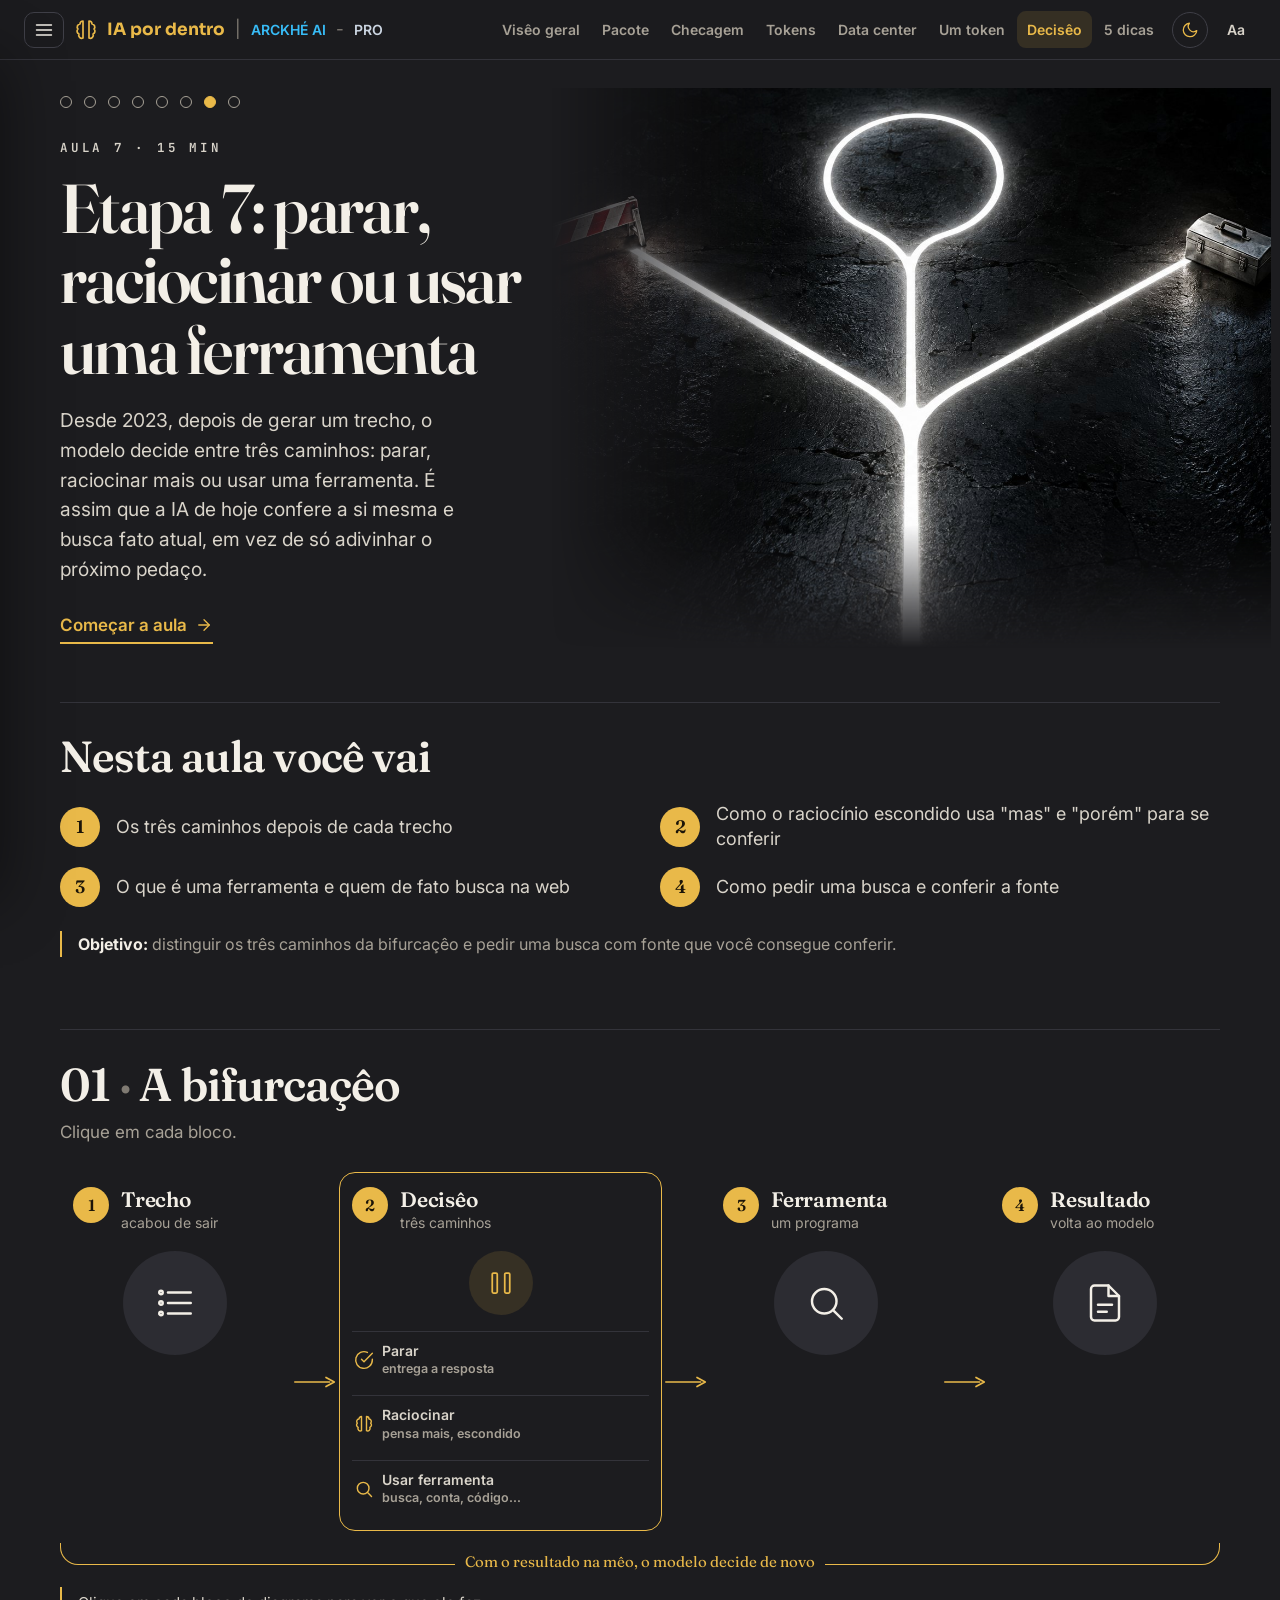
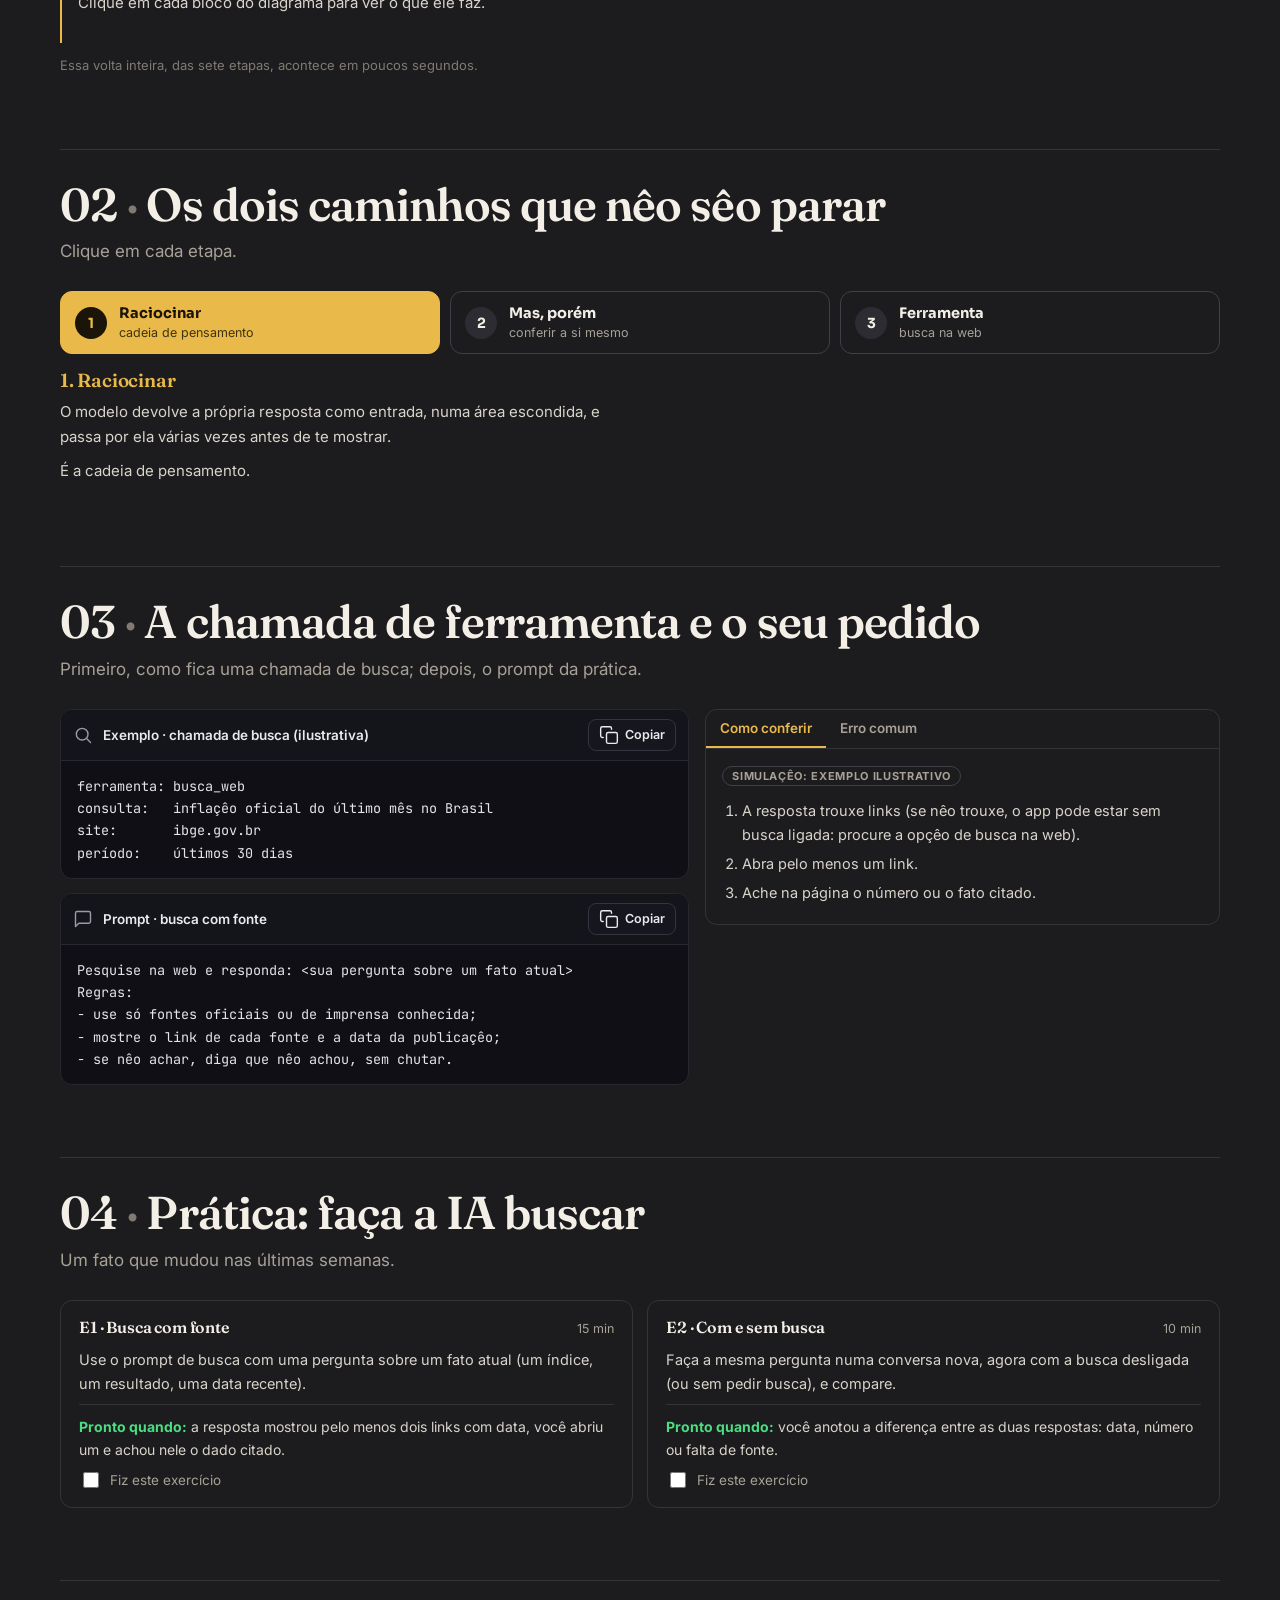
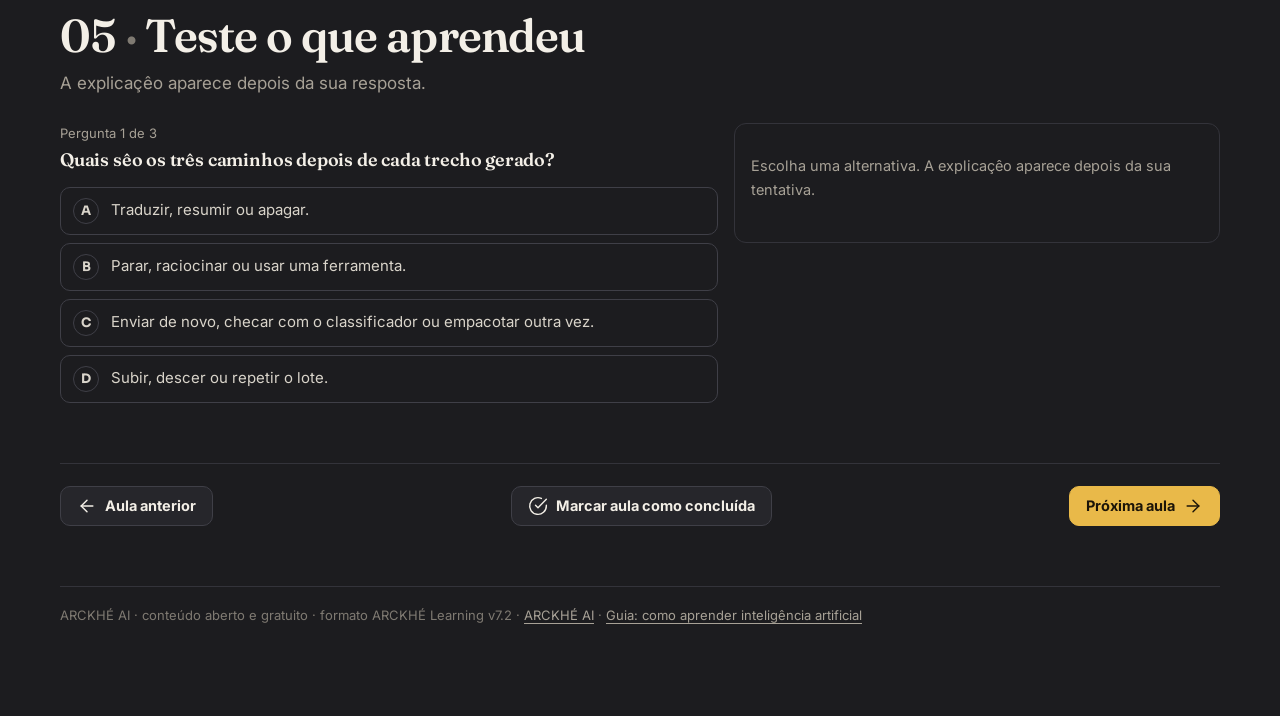
==== commit 2e7c77d9: "fix: corrigir encoding UTF-8 + branding ARCKHÉ" ====
--- a/aulas/bifurcacao/index.html
+++ b/aulas/bifurcacao/index.html
@@ -17,11 +17,11 @@
 <link rel="stylesheet" href="../../assets/v72.css"/>
 <meta name="generator" content="ARCKHÉ Learning 7.14.19"/>
 <script>try{if(JSON.parse(localStorage.getItem("ia-por-dentro-v72:tema"))==="papel")document.documentElement.setAttribute("data-tema","papel")}catch(e){}</script>
-</head><body data-curso="ia-por-dentro-v72" data-aula="bifurcacao" data-total="8" data-total-ex="17"><a class="skip" href="#conteudo">Pular para o conteúdo</a><header class="topo"><div class="esq"><button type="button" class="menu-btn" aria-expanded="false" aria-controls="lado"><svg class="ico" viewBox="0 0 24 24" aria-hidden="true"><line x1="3" y1="6" x2="21" y2="6"/><line x1="3" y1="12" x2="21" y2="12"/><line x1="3" y1="18" x2="21" y2="18"/></svg><span class="sr">Aulas</span></button><a class="marca" href="../../index.html"><svg class="ico" viewBox="0 0 24 24" aria-hidden="true"><path d="M9 3a3 3 0 0 0-3 3 3 3 0 0 0-2 5 3 3 0 0 0 1 5 3 3 0 0 0 4 4V3z"/><path d="M15 3a3 3 0 0 1 3 3 3 3 0 0 1 2 5 3 3 0 0 1-1 5 3 3 0 0 1-4 4V3z"/></svg><span>IA por dentro</span></a><span class="sep">|</span><a class="club" href="https://ARCKHÉ AI" target="_blank" rel="noopener">ARCKHÉ AI</a><span class="tr">-</span><a class="pro" href="https://ARCKHÉ.pro" target="_blank" rel="noopener">PRO</a></div><nav class="dir" aria-label="Aulas"><a href="../../aulas/visao-geral/index.html" class="tlink" title="A viagem de uma mensagem em 7 etapas"><span class="curto">A1</span><span class="longo">Visão geral</span></a><a href="../../aulas/pacote/index.html" class="tlink" title="Etapa 1: sua mensagem é empacotada"><span class="curto">A2</span><span class="longo">Pacote</span></a><a href="../../aulas/checagem/index.html" class="tlink" title="Etapa 2: sua mensagem é checada"><span class="curto">A3</span><span class="longo">Checagem</span></a><a href="../../aulas/tokens/index.html" class="tlink" title="Etapa 3: palavras viram tokens"><span class="curto">A4</span><span class="longo">Tokens</span></a><a href="../../aulas/datacenter/index.html" class="tlink" title="Etapas 4 e 5: a viagem ao data center e o modelo rodando"><span class="curto">A5</span><span class="longo">Data center</span></a><a href="../../aulas/proximo-token/index.html" class="tlink" title="Etapa 6: sai um token por vez"><span class="curto">A6</span><span class="longo">Um token</span></a><a href="../../aulas/bifurcacao/index.html" class="tlink on" aria-current="page" title="Etapa 7: parar, raciocinar ou usar uma ferramenta"><span class="curto">A7</span><span class="longo">Decisão</span></a><a href="../../aulas/dicas/index.html" class="tlink" title="O que fazer com isso: 5 hábitos que melhoram as respostas"><span class="curto">A8</span><span class="longo">5 dicas</span></a><button type="button" class="tema-btn" title="Trocar tema claro/escuro"><svg class="ico sol" viewBox="0 0 24 24" aria-hidden="true"><circle cx="12" cy="12" r="4"/><path d="M12 2v2M12 20v2M4.9 4.9l1.4 1.4M17.7 17.7l1.4 1.4M2 12h2M20 12h2M4.9 19.1l1.4-1.4M17.7 6.3l1.4-1.4"/></svg><svg class="ico lua" viewBox="0 0 24 24" aria-hidden="true"><path d="M21 12.8A9 9 0 1 1 11.2 3a7 7 0 0 0 9.8 9.8z"/></svg><span class="sr">Trocar tema claro/escuro</span></button><div class="aa"><button type="button" class="aa-btn" aria-expanded="false" aria-controls="aparencia" title="Aparência">Aa</button><div class="aa-pop" id="aparencia" hidden><p>Tema</p><div class="aa-seg"><button type="button" data-tema="escuro">Escuro</button><button type="button" data-tema="papel">Papel claro</button></div><p style="margin-top:12px">Tamanho do texto</p><div class="aa-seg"><button type="button" data-escala="0.9">A−</button><button type="button" data-escala="1">A</button><button type="button" data-escala="1.12">A+</button></div></div></div></nav></header><div class="casca"><aside class="lado" id="lado" aria-label="Aulas"><a class="voltar" href="https://ARCKHÉ AI/"><svg class="ico" viewBox="0 0 24 24" aria-hidden="true"><line x1="19" y1="12" x2="5" y2="12"/><polyline points="12 19 5 12 12 5"/></svg>Cursos grátis no ARCKHÉ AI</a><p class="curso-nome">IA por dentro</p><p class="curso-sub">O que acontece quando você aperta enviar</p><div class="ind"><span class="ind-rot">Estudo (aulas)</span><span class="prog-txt"><span data-pct>0</span>%</span></div><div class="prog" aria-hidden="true"><i></i></div><div class="ind"><span class="ind-rot">Prática declarada</span><span class="prog-txt"><span data-prat>0</span>/17</span></div><div class="prog pratica" aria-hidden="true"><i></i></div><p class="ind-nota">Prática = exercícios que você marcou como feitos. A comprovação vem na prova da certificação.</p><ol class="lista-aulas"><li><a href="../../aulas/visao-geral/index.html" data-slug="visao-geral" class=""><span class="st" aria-hidden="true"></span><span>1. As 7 etapas<small>12 min</small></span></a></li><li><a href="../../aulas/pacote/index.html" data-slug="pacote" class=""><span class="st" aria-hidden="true"></span><span>2. 1 · Empacotada<small>14 min</small></span></a></li><li><a href="../../aulas/checagem/index.html" data-slug="checagem" class=""><span class="st" aria-hidden="true"></span><span>3. 2 · Checada<small>12 min</small></span></a></li><li><a href="../../aulas/tokens/index.html" data-slug="tokens" class=""><span class="st" aria-hidden="true"></span><span>4. 3 · Tokens<small>15 min</small></span></a></li><li><a href="../../aulas/datacenter/index.html" data-slug="datacenter" class=""><span class="st" aria-hidden="true"></span><span>5. 4–5 · Data center<small>15 min</small></span></a></li><li><a href="../../aulas/proximo-token/index.html" data-slug="proximo-token" class=""><span class="st" aria-hidden="true"></span><span>6. 6 · Um token por vez<small>14 min</small></span></a></li><li><a href="../../aulas/bifurcacao/index.html" data-slug="bifurcacao" class="atual" aria-current="page"><span class="st" aria-hidden="true"></span><span>7. 7 · A decisão<small>15 min</small></span></a></li><li><a href="../../aulas/dicas/index.html" data-slug="dicas" class=""><span class="st" aria-hidden="true"></span><span>8. As 5 dicas<small>18 min</small></span></a></li></ol><div class="estudo"><p class="es-tit">Seu estudo</p><details class="es-bloco" data-es="desempenho"><summary><svg class="ico" viewBox="0 0 24 24" aria-hidden="true"><line x1="18" y1="20" x2="18" y2="10"/><line x1="12" y1="20" x2="12" y2="4"/><line x1="6" y1="20" x2="6" y2="14"/></svg><span>Desempenho nos testes</span><span class="es-cont" data-es-cont="desempenho"></span></summary><div class="es-corpo" data-es-corpo="desempenho"></div></details><details class="es-bloco" data-es="notas"><summary><svg class="ico" viewBox="0 0 24 24" aria-hidden="true"><path d="M12 20h9"/><path d="M16.5 3.5a2.1 2.1 0 0 1 3 3L7 19l-4 1 1-4z"/></svg><span>Minhas anotações</span><span class="es-cont" data-es-cont="notas"></span></summary><div class="es-corpo" data-es-corpo="notas"></div></details><details class="es-bloco" data-es="dados"><summary><svg class="ico" viewBox="0 0 24 24" aria-hidden="true"><ellipse cx="12" cy="5" rx="8" ry="3"/><path d="M4 5v14c0 1.7 3.6 3 8 3s8-1.3 8-3V5"/><path d="M4 12c0 1.7 3.6 3 8 3s8-1.3 8-3"/></svg><span>Copiar meus dados</span><span class="es-cont" data-es-cont="dados"></span></summary><div class="es-corpo" data-es-corpo="dados"><p class="es-exp">Seu progresso, suas anotações e as notas dos testes ficam só neste navegador. Baixe uma cópia (.json) para guardar ou para continuar em outro computador ou navegador; lá, carregue a cópia. Carregar soma com o que já existe e não apaga nada.</p><div class="es-acoes"><button type="button" class="es-btn es-exportar"><svg class="ico" viewBox="0 0 24 24" aria-hidden="true"><path d="M21 15v4a2 2 0 0 1-2 2H5a2 2 0 0 1-2-2v-4"/><polyline points="7 10 12 15 17 10"/><line x1="12" y1="15" x2="12" y2="3"/></svg>Baixar cópia</button><label class="es-btn es-importar"><svg class="ico" viewBox="0 0 24 24" aria-hidden="true"><path d="M21 15v4a2 2 0 0 1-2 2H5a2 2 0 0 1-2-2v-4"/><polyline points="17 8 12 3 7 8"/><line x1="12" y1="3" x2="12" y2="15"/></svg>Carregar cópia<input type="file" class="sr" accept=".json,application/json"/></label></div><p class="es-msg" aria-live="polite"></p></div></details></div><script type="application/json" id="estudo-dados">{"txt": {"titulo": "Seu estudo", "continuar": "Continuar de onde parei", "comecar": "Começar pela aula 1", "cta_continuar": "Continuar a aula {n}", "hoje": "hoje", "ontem": "ontem", "ha_dias": "há {n} dias", "desempenho": "Desempenho nos testes", "notas": "Minhas anotações", "dados": "Copiar meus dados", "sem_testes": "Nenhum teste feito ainda. O teste fica no fim de cada aula.", "nao_fez": "teste ainda não feito", "ultimo": "Último", "melhor": "Melhor", "tentativas": "tentativas", "tentativa": "tentativa", "tudo_certo": "Acertou tudo no último teste.", "rever": "Para rever", "resposta": "Resposta certa:", "ir_teste": "Refazer o teste", "sem_notas": "Nenhuma anotação ainda. Na aula, selecione um trecho do texto e toque em Marcar ou Anotar.", "so_marcado": "(só marcado)", "marcar": "Marcar", "anotar": "Anotar", "salvar": "Salvar", "apagar": "Apagar marca", "fechar": "Fechar", "nota_ph": "Escreva sua anotação sobre este trecho…", "um_bloco": "Marque dentro de um parágrafo só.", "nao_marca": "Este trecho não pode ser marcado.", "dados_exp": "Seu progresso, suas anotações e as notas dos testes ficam só neste navegador. Baixe uma cópia (.json) para guardar ou para continuar em outro computador ou navegador; lá, carregue a cópia. Carregar soma com o que já existe e não apaga nada.", "exportar": "Baixar cópia", "importar": "Carregar cópia", "import_ok": "Cópia carregada ({n} itens). Atualizando a página…", "import_erro": "Arquivo não reconhecido. Nada foi alterado.", "import_outro": "Esta cópia é de outro curso. Nada foi alterado.", "export_ok": "Cópia baixada."}, "aulas": [{"slug": "visao-geral", "num": 1, "t": "As 7 etapas", "quiz": {"sec": "s5", "perguntas": [{"p": "Qual é a primeira coisa que acontece depois que você aperta enviar?", "certa": "O app empacota a sua mensagem com outras informações."}, {"p": "Quanto a IA do Google cresceu em tokens processados entre 2025 e 2026?", "certa": "Cerca de 7 vezes."}, {"p": "Na última etapa, o que o modelo decide?", "certa": "Se para, se raciocina mais ou se usa uma ferramenta."}]}}, {"slug": "pacote", "num": 2, "t": "1 · Empacotada", "quiz": {"sec": "s6", "perguntas": [{"p": "Por que o prompt de sistema do Claude começa pela data de hoje?", "certa": "Porque o modelo sozinho não sabe que dia é."}, {"p": "Você está na 40ª mensagem de uma conversa. O que o modelo recebe?", "certa": "A conversa inteira, da 1ª à 40ª, mais as outras peças."}, {"p": "O que é context rot?", "certa": "A resposta ficar menos confiável quando a entrada cresce demais."}]}}, {"slug": "checagem", "num": 3, "t": "2 · Checada", "quiz": {"sec": "s5", "perguntas": [{"p": "O que é um classificador de segurança?", "certa": "Um modelo menor que lê a conversa para barrar pedido perigoso."}, {"p": "Segundo a Anthropic, o que aconteceu com as tentativas de burlar o modelo que davam certo?", "certa": "Caíram de quase 90% para uns 5%."}, {"p": "Na OpenAI, o que acontece com um pedido considerado arriscado?", "certa": "Vai para outro modelo, mais cauteloso."}]}}, {"slug": "tokens", "num": 4, "t": "3 · Tokens", "quiz": {"sec": "s6", "perguntas": [{"p": "Por que a IA errava ao contar quantas letras R tem em strawberry?", "certa": "Porque vê a palavra em pedaços (st, raw, berry), não letra por letra."}, {"p": "Em média, quanto de uma palavra é um token?", "certa": "Uns 70% de uma palavra."}, {"p": "Por que a IA erra conta com números grandes?", "certa": "Porque o número chega picado em blocos, nunca inteiro."}, {"p": "A mesma frase em português e em inglês: o que acontece com os tokens?", "certa": "O português gastou mais: 17 contra 11 no exemplo medido."}]}}, {"slug": "datacenter", "num": 5, "t": "4–5 · Data center", "quiz": {"sec": "s5", "perguntas": [{"p": "Onde o modelo roda quando você usa o app no celular?", "certa": "Em data centers cheios de GPUs, às vezes a milhares de quilômetros."}, {"p": "Por que a mesma pergunta pode sair diferente mesmo com a mesma configuração?", "certa": "Porque o seu pedido divide a GPU num lote, e o tamanho do lote muda as contas."}, {"p": "O que a atenção faz?", "certa": "Deixa o modelo olhar todas as palavras juntas para entender o sentido de cada uma."}]}}, {"slug": "proximo-token", "num": 6, "t": "6 · Um token por vez", "quiz": {"sec": "s6", "perguntas": [{"p": "Quantas vezes o modelo roda para escrever a palavra ChatGPT?", "certa": "Duas vezes: são dois tokens."}, {"p": "Qual é o trabalho do modelo a cada passada?", "certa": "Escolher o próximo pedaço mais provável."}, {"p": "A IA respondeu com toda a certeza que a capital da Austrália é Sydney. O que aconteceu?", "certa": "Saiu um token provável mas errado: uma alucinação."}]}}, {"slug": "bifurcacao", "num": 7, "t": "7 · A decisão", "quiz": {"sec": "s5", "perguntas": [{"p": "Quais são os três caminhos depois de cada trecho gerado?", "certa": "Parar, raciocinar ou usar uma ferramenta."}, {"p": "Quando a IA faz uma busca na web, quem busca?", "certa": "Um programa (a ferramenta); o modelo só preenche os campos e chama."}, {"p": "Para que serve começar uma linha do raciocínio com \"mas\"?", "certa": "Empurrar o modelo a procurar um contraexemplo e se conferir."}]}}, {"slug": "dicas", "num": 8, "t": "As 5 dicas", "quiz": {"sec": "s4", "perguntas": [{"p": "A conversa ficou enorme e a IA começou a esquecer o combinado. O que fazer?", "certa": "Pedir um resumo e colar numa conversa nova."}, {"p": "Por que instruções personalizadas devem ser curtas?", "certa": "Porque vão junto em todo envio, dentro do pacote."}, {"p": "Você precisa do valor de um índice divulgado ontem. Qual pedido é o melhor?", "certa": "\"Pesquise na web e mostre o link e a data da fonte.\""}, {"p": "A IA respondeu uma conta com muita segurança. O que isso garante?", "certa": "Nada: é só a resposta mais provável; confira ou peça ferramenta."}]}}]}</script><div class="lado-card">Depois deste curso<b>Do chat ao agente</b>Entendeu o motor? O próximo passo é pôr a IA para trabalhar por você: terminal, assistente próprio, filas e redes.<br/><a href="https://linnoff88-dev.github.io/ target="_blank" rel="noopener">Abrir o curso →</a></div></aside><main class="principal" id="conteudo"><div class="miolo" data-competencias="explicar-raciocinio-do-modelo;usar-ferramenta-de-busca"><div class="aula-hero com-img"><div class="ah-txt"><nav class="pontos" aria-label="Aulas"><a href="../../aulas/visao-geral/index.html" class="pt" data-slug="visao-geral" title="A viagem de uma mensagem em 7 etapas"><span class="sr">A viagem de uma mensagem em 7 etapas</span></a><a href="../../aulas/pacote/index.html" class="pt" data-slug="pacote" title="Etapa 1: sua mensagem é empacotada"><span class="sr">Etapa 1: sua mensagem é empacotada</span></a><a href="../../aulas/checagem/index.html" class="pt" data-slug="checagem" title="Etapa 2: sua mensagem é checada"><span class="sr">Etapa 2: sua mensagem é checada</span></a><a href="../../aulas/tokens/index.html" class="pt" data-slug="tokens" title="Etapa 3: palavras viram tokens"><span class="sr">Etapa 3: palavras viram tokens</span></a><a href="../../aulas/datacenter/index.html" class="pt" data-slug="datacenter" title="Etapas 4 e 5: a viagem ao data center e o modelo rodando"><span class="sr">Etapas 4 e 5: a viagem ao data center e o modelo rodando</span></a><a href="../../aulas/proximo-token/index.html" class="pt" data-slug="proximo-token" title="Etapa 6: sai um token por vez"><span class="sr">Etapa 6: sai um token por vez</span></a><a href="../../aulas/bifurcacao/index.html" class="pt on" data-slug="bifurcacao" title="Etapa 7: parar, raciocinar ou usar uma ferramenta"><span class="sr">Etapa 7: parar, raciocinar ou usar uma ferramenta</span></a><a href="../../aulas/dicas/index.html" class="pt" data-slug="dicas" title="O que fazer com isso: 5 hábitos que melhoram as respostas"><span class="sr">O que fazer com isso: 5 hábitos que melhoram as respostas</span></a></nav><p class="kicker">Aula 7 · 15 min</p><h1>Etapa 7: parar, raciocinar ou usar uma ferramenta</h1><p class="lead">Desde 2023, depois de gerar um trecho, o modelo decide entre três caminhos: parar, raciocinar mais ou usar uma ferramenta. É assim que a IA de hoje confere a si mesma e busca fato atual, em vez de só adivinhar o próximo pedaço.</p><a class="comecar" href="#s1">Começar a aula <svg class="ico" viewBox="0 0 24 24" aria-hidden="true"><line x1="5" y1="12" x2="19" y2="12"/><polyline points="12 5 19 12 12 19"/></svg></a></div><figure class="ah-img"><img src="../../assets/img/hero/bifurcacao.jpg" alt="Linha de luz que se divide em três: uma termina numa barreira, outra dá uma volta, a terceira chega a uma caixa de ferramentas." width="1536" height="1024"/></figure></div><div class="nesta2"><h2>Nesta aula você vai</h2><ol><li><b class="dn">1</b><span>Os três caminhos depois de cada trecho</span></li><li><b class="dn">2</b><span>Como o raciocínio escondido usa "mas" e "porém" para se conferir</span></li><li><b class="dn">3</b><span>O que é uma ferramenta e quem de fato busca na web</span></li><li><b class="dn">4</b><span>Como pedir uma busca e conferir a fonte</span></li></ol><p class="objetivo"><b>Objetivo:</b> distinguir os três caminhos da bifurcação e pedir uma busca com fonte que você consegue conferir.</p></div><section class="secao" id="s1"><div class="sec-cab"><div><h2><span class="sn">01</span><span class="sp" aria-hidden="true"> · </span>A bifurcação</h2><p>Clique em cada bloco.</p></div></div><div class="painel dg-bloco"><div class="dg fluxo"><button type="button" class="dg-no" aria-pressed="false"><span class="cab"><b class="dn">1</b><span class="ic"><svg class="ico" viewBox="0 0 24 24" aria-hidden="true"><line x1="8" y1="6" x2="21" y2="6"/><line x1="8" y1="12" x2="21" y2="12"/><line x1="8" y1="18" x2="21" y2="18"/><circle cx="4" cy="6" r="1"/><circle cx="4" cy="12" r="1"/><circle cx="4" cy="18" r="1"/></svg></span><span class="nome">Trecho</span></span><span class="sub">acabou de sair</span><template><b>Trecho.</b> O modelo gerou um trecho, token por token, como na aula 6. Agora decide o que fazer.</template></button><span class="dg-seta" aria-hidden="true"><svg viewBox="0 0 48 14"><line x1="2" y1="7" x2="40" y2="7"/><path d="M36 2 L45 7 L36 12"/></svg><i class="pulso"></i></span><button type="button" class="dg-no forte" aria-pressed="false"><span class="cab"><b class="dn">2</b><span class="ic"><svg class="ico" viewBox="0 0 24 24" aria-hidden="true"><rect x="5" y="4" width="4" height="16" rx="1"/><rect x="15" y="4" width="4" height="16" rx="1"/></svg></span><span class="nome">Decisão</span></span><span class="sub">três caminhos</span><ul><li><svg class="ico" viewBox="0 0 24 24" aria-hidden="true"><path d="M22 11.1V12a10 10 0 1 1-5.9-9.1"/><polyline points="22 4 12 14 9 11"/></svg><span>Parar<small>entrega a resposta</small></span></li><li><svg class="ico" viewBox="0 0 24 24" aria-hidden="true"><path d="M9 3a3 3 0 0 0-3 3 3 3 0 0 0-2 5 3 3 0 0 0 1 5 3 3 0 0 0 4 4V3z"/><path d="M15 3a3 3 0 0 1 3 3 3 3 0 0 1 2 5 3 3 0 0 1-1 5 3 3 0 0 1-4 4V3z"/></svg><span>Raciocinar<small>pensa mais, escondido</small></span></li><li><svg class="ico" viewBox="0 0 24 24" aria-hidden="true"><circle cx="11" cy="11" r="7"/><line x1="21" y1="21" x2="16.6" y2="16.6"/></svg><span>Usar ferramenta<small>busca, conta, código…</small></span></li></ul><template><b>Decisão.</b> Parar é entregar. Raciocinar é devolver a própria resposta como entrada, numa área escondida, cinco, cem, até mil vezes. Usar ferramenta é chamar um programa.</template></button><span class="dg-seta" aria-hidden="true"><svg viewBox="0 0 48 14"><line x1="2" y1="7" x2="40" y2="7"/><path d="M36 2 L45 7 L36 12"/></svg><i class="pulso"></i></span><button type="button" class="dg-no" aria-pressed="false"><span class="cab"><b class="dn">3</b><span class="ic"><svg class="ico" viewBox="0 0 24 24" aria-hidden="true"><circle cx="11" cy="11" r="7"/><line x1="21" y1="21" x2="16.6" y2="16.6"/></svg></span><span class="nome">Ferramenta</span></span><span class="sub">um programa</span><template><b>Ferramenta.</b> Busca, calculadora, código, agenda, e-mail, arquivos. O programa recebe texto e faz alguma coisa. Quem busca é o programa; o modelo só chama.</template></button><span class="dg-seta" aria-hidden="true"><svg viewBox="0 0 48 14"><line x1="2" y1="7" x2="40" y2="7"/><path d="M36 2 L45 7 L36 12"/></svg><i class="pulso"></i></span><button type="button" class="dg-no" aria-pressed="false"><span class="cab"><b class="dn">4</b><span class="ic"><svg class="ico" viewBox="0 0 24 24" aria-hidden="true"><path d="M14 2H6a2 2 0 0 0-2 2v16a2 2 0 0 0 2 2h12a2 2 0 0 0 2-2V8z"/><polyline points="14 2 14 8 20 8"/><line x1="8" y1="13" x2="16" y2="13"/><line x1="8" y1="17" x2="13" y2="17"/></svg></span><span class="nome">Resultado</span></span><span class="sub">volta ao modelo</span><template><b>Resultado.</b> O resultado volta para o texto, e o modelo decide de novo: parar, pensar mais ou usar outra ferramenta. Gira assim até ficar satisfeito.</template></button></div><div class="dg-volta" aria-hidden="true"><span>Com o resultado na mão, o modelo decide de novo</span></div><div class="dg-detalhe" aria-live="polite">Clique em cada bloco do diagrama para ver o que ele faz.</div><p class="dg-legenda">Essa volta inteira, das sete etapas, acontece em poucos segundos.</p></div></section><section class="secao" id="s2"><div class="sec-cab"><div><h2><span class="sn">02</span><span class="sp" aria-hidden="true"> · </span>Os dois caminhos que não são parar</h2><p>Clique em cada etapa.</p></div></div><div class="passos"><div class="passos-tabs" role="tablist" style="--n:3"><button type="button" class="ptab" role="tab" data-alvo="p0" aria-selected="true"><span class="pn">1</span><span><b>Raciocinar</b><small>cadeia de pensamento</small></span></button><button type="button" class="ptab" role="tab" data-alvo="p1" aria-selected="false"><span class="pn">2</span><span><b>Mas, porém</b><small>conferir a si mesmo</small></span></button><button type="button" class="ptab" role="tab" data-alvo="p2" aria-selected="false"><span class="pn">3</span><span><b>Ferramenta</b><small>busca na web</small></span></button></div><div class="pcorpo" data-painel="p0"><div><h3>1. Raciocinar</h3><p>O modelo devolve a própria resposta como entrada, numa área escondida, e passa por ela várias vezes antes de te mostrar.</p><p>É a cadeia de pensamento.</p></div></div><div class="pcorpo" data-painel="p1" hidden><div><h3>2. Mas, porém</h3><p>Nessa área aparecem palavras como "mas", "porém" e "também" no começo das linhas.</p><p>Como o modelo segue o caminho mais provável, começar com "mas" empurra ele a procurar um contraexemplo para o que acabou de dizer. É assim que ele se confere.</p></div></div><div class="pcorpo" data-painel="p2" hidden><div><h3>3. Ferramenta</h3><p>Uma busca na web tem dois campos: o site e o período. O modelo preenche os dois.</p><p>O programa consulta um buscador e devolve uma lista de resultados. O modelo lê e decide de novo.</p></div><div class="ex"><span class="rot">Quem faz o quê</span><q>Quem busca é o programa, não o modelo. O modelo só chama.</q></div></div></div></section><section class="secao" id="s3"><div class="sec-cab"><div><h2><span class="sn">03</span><span class="sp" aria-hidden="true"> · </span>A chamada de ferramenta e o seu pedido</h2><p>Primeiro, como fica uma chamada de busca; depois, o prompt da prática.</p></div></div><div class="cods"><div><div class="cod"><div class="cod-cab"><svg class="ico" viewBox="0 0 24 24" aria-hidden="true"><circle cx="11" cy="11" r="7"/><line x1="21" y1="21" x2="16.6" y2="16.6"/></svg><b>Exemplo · chamada de busca (ilustrativa)</b><button type="button" class="copiar" data-rot="Copiar" data-ok="Copiado"><svg class="ico" viewBox="0 0 24 24" aria-hidden="true"><rect x="9" y="9" width="13" height="13" rx="2"/><path d="M5 15H4a2 2 0 0 1-2-2V4a2 2 0 0 1 2-2h9a2 2 0 0 1 2 2v1"/></svg><span>Copiar</span></button></div><pre>ferramenta: busca_web
-consulta:   inflação oficial do último mês no Brasil
+</head><body data-curso="ia-por-dentro-v72" data-aula="bifurcacao" data-total="8" data-total-ex="17"><a class="skip" href="#conteudo">Pular para o conteúdo</a><header class="topo"><div class="esq"><button type="button" class="menu-btn" aria-expanded="false" aria-controls="lado"><svg class="ico" viewBox="0 0 24 24" aria-hidden="true"><line x1="3" y1="6" x2="21" y2="6"/><line x1="3" y1="12" x2="21" y2="12"/><line x1="3" y1="18" x2="21" y2="18"/></svg><span class="sr">Aulas</span></button><a class="marca" href="../../index.html"><svg class="ico" viewBox="0 0 24 24" aria-hidden="true"><path d="M9 3a3 3 0 0 0-3 3 3 3 0 0 0-2 5 3 3 0 0 0 1 5 3 3 0 0 0 4 4V3z"/><path d="M15 3a3 3 0 0 1 3 3 3 3 0 0 1 2 5 3 3 0 0 1-1 5 3 3 0 0 1-4 4V3z"/></svg><span>IA por dentro</span></a><span class="sep">|</span><a class="club" href="https://ARCKHÉ AI" target="_blank" rel="noopener">ARCKHÉ AI</a><span class="tr">-</span><a class="pro" href="https://ARCKHÉ.pro" target="_blank" rel="noopener">PRO</a></div><nav class="dir" aria-label="Aulas"><a href="../../aulas/visao-geral/index.html" class="tlink" title="A viagem de uma mensagem em 7 etapas"><span class="curto">A1</span><span class="longo">Visêo geral</span></a><a href="../../aulas/pacote/index.html" class="tlink" title="Etapa 1: sua mensagem é empacotada"><span class="curto">A2</span><span class="longo">Pacote</span></a><a href="../../aulas/checagem/index.html" class="tlink" title="Etapa 2: sua mensagem é checada"><span class="curto">A3</span><span class="longo">Checagem</span></a><a href="../../aulas/tokens/index.html" class="tlink" title="Etapa 3: palavras viram tokens"><span class="curto">A4</span><span class="longo">Tokens</span></a><a href="../../aulas/datacenter/index.html" class="tlink" title="Etapas 4 e 5: a viagem ao data center e o modelo rodando"><span class="curto">A5</span><span class="longo">Data center</span></a><a href="../../aulas/proximo-token/index.html" class="tlink" title="Etapa 6: sai um token por vez"><span class="curto">A6</span><span class="longo">Um token</span></a><a href="../../aulas/bifurcacao/index.html" class="tlink on" aria-current="page" title="Etapa 7: parar, raciocinar ou usar uma ferramenta"><span class="curto">A7</span><span class="longo">Decisêo</span></a><a href="../../aulas/dicas/index.html" class="tlink" title="O que fazer com isso: 5 hábitos que melhoram as respostas"><span class="curto">A8</span><span class="longo">5 dicas</span></a><button type="button" class="tema-btn" title="Trocar tema claro/escuro"><svg class="ico sol" viewBox="0 0 24 24" aria-hidden="true"><circle cx="12" cy="12" r="4"/><path d="M12 2v2M12 20v2M4.9 4.9l1.4 1.4M17.7 17.7l1.4 1.4M2 12h2M20 12h2M4.9 19.1l1.4-1.4M17.7 6.3l1.4-1.4"/></svg><svg class="ico lua" viewBox="0 0 24 24" aria-hidden="true"><path d="M21 12.8A9 9 0 1 1 11.2 3a7 7 0 0 0 9.8 9.8z"/></svg><span class="sr">Trocar tema claro/escuro</span></button><div class="aa"><button type="button" class="aa-btn" aria-expanded="false" aria-controls="aparencia" title="Aparência">Aa</button><div class="aa-pop" id="aparencia" hidden><p>Tema</p><div class="aa-seg"><button type="button" data-tema="escuro">Escuro</button><button type="button" data-tema="papel">Papel claro</button></div><p style="margin-top:12px">Tamanho do texto</p><div class="aa-seg"><button type="button" data-escala="0.9">A−</button><button type="button" data-escala="1">A</button><button type="button" data-escala="1.12">A+</button></div></div></div></nav></header><div class="casca"><aside class="lado" id="lado" aria-label="Aulas"><a class="voltar" href="https://ARCKHÉ AI/"><svg class="ico" viewBox="0 0 24 24" aria-hidden="true"><line x1="19" y1="12" x2="5" y2="12"/><polyline points="12 19 5 12 12 5"/></svg>Cursos grátis no ARCKHÉ AI</a><p class="curso-nome">IA por dentro</p><p class="curso-sub">O que acontece quando você aperta enviar</p><div class="ind"><span class="ind-rot">Estudo (aulas)</span><span class="prog-txt"><span data-pct>0</span>%</span></div><div class="prog" aria-hidden="true"><i></i></div><div class="ind"><span class="ind-rot">Prática declarada</span><span class="prog-txt"><span data-prat>0</span>/17</span></div><div class="prog pratica" aria-hidden="true"><i></i></div><p class="ind-nota">Prática = exercícios que você marcou como feitos. A comprovaçêo vem na prova da certificaçêo.</p><ol class="lista-aulas"><li><a href="../../aulas/visao-geral/index.html" data-slug="visao-geral" class=""><span class="st" aria-hidden="true"></span><span>1. As 7 etapas<small>12 min</small></span></a></li><li><a href="../../aulas/pacote/index.html" data-slug="pacote" class=""><span class="st" aria-hidden="true"></span><span>2. 1 · Empacotada<small>14 min</small></span></a></li><li><a href="../../aulas/checagem/index.html" data-slug="checagem" class=""><span class="st" aria-hidden="true"></span><span>3. 2 · Checada<small>12 min</small></span></a></li><li><a href="../../aulas/tokens/index.html" data-slug="tokens" class=""><span class="st" aria-hidden="true"></span><span>4. 3 · Tokens<small>15 min</small></span></a></li><li><a href="../../aulas/datacenter/index.html" data-slug="datacenter" class=""><span class="st" aria-hidden="true"></span><span>5. 4–5 · Data center<small>15 min</small></span></a></li><li><a href="../../aulas/proximo-token/index.html" data-slug="proximo-token" class=""><span class="st" aria-hidden="true"></span><span>6. 6 · Um token por vez<small>14 min</small></span></a></li><li><a href="../../aulas/bifurcacao/index.html" data-slug="bifurcacao" class="atual" aria-current="page"><span class="st" aria-hidden="true"></span><span>7. 7 · A decisêo<small>15 min</small></span></a></li><li><a href="../../aulas/dicas/index.html" data-slug="dicas" class=""><span class="st" aria-hidden="true"></span><span>8. As 5 dicas<small>18 min</small></span></a></li></ol><div class="estudo"><p class="es-tit">Seu estudo</p><details class="es-bloco" data-es="desempenho"><summary><svg class="ico" viewBox="0 0 24 24" aria-hidden="true"><line x1="18" y1="20" x2="18" y2="10"/><line x1="12" y1="20" x2="12" y2="4"/><line x1="6" y1="20" x2="6" y2="14"/></svg><span>Desempenho nos testes</span><span class="es-cont" data-es-cont="desempenho"></span></summary><div class="es-corpo" data-es-corpo="desempenho"></div></details><details class="es-bloco" data-es="notas"><summary><svg class="ico" viewBox="0 0 24 24" aria-hidden="true"><path d="M12 20h9"/><path d="M16.5 3.5a2.1 2.1 0 0 1 3 3L7 19l-4 1 1-4z"/></svg><span>Minhas anotações</span><span class="es-cont" data-es-cont="notas"></span></summary><div class="es-corpo" data-es-corpo="notas"></div></details><details class="es-bloco" data-es="dados"><summary><svg class="ico" viewBox="0 0 24 24" aria-hidden="true"><ellipse cx="12" cy="5" rx="8" ry="3"/><path d="M4 5v14c0 1.7 3.6 3 8 3s8-1.3 8-3V5"/><path d="M4 12c0 1.7 3.6 3 8 3s8-1.3 8-3"/></svg><span>Copiar meus dados</span><span class="es-cont" data-es-cont="dados"></span></summary><div class="es-corpo" data-es-corpo="dados"><p class="es-exp">Seu progresso, suas anotações e as notas dos testes ficam só neste navegador. Baixe uma cópia (.json) para guardar ou para continuar em outro computador ou navegador; lá, carregue a cópia. Carregar soma com o que já existe e nêo apaga nada.</p><div class="es-acoes"><button type="button" class="es-btn es-exportar"><svg class="ico" viewBox="0 0 24 24" aria-hidden="true"><path d="M21 15v4a2 2 0 0 1-2 2H5a2 2 0 0 1-2-2v-4"/><polyline points="7 10 12 15 17 10"/><line x1="12" y1="15" x2="12" y2="3"/></svg>Baixar cópia</button><label class="es-btn es-importar"><svg class="ico" viewBox="0 0 24 24" aria-hidden="true"><path d="M21 15v4a2 2 0 0 1-2 2H5a2 2 0 0 1-2-2v-4"/><polyline points="17 8 12 3 7 8"/><line x1="12" y1="3" x2="12" y2="15"/></svg>Carregar cópia<input type="file" class="sr" accept=".json,application/json"/></label></div><p class="es-msg" aria-live="polite"></p></div></details></div><script type="application/json" id="estudo-dados">{"txt": {"titulo": "Seu estudo", "continuar": "Continuar de onde parei", "comecar": "Começar pela aula 1", "cta_continuar": "Continuar a aula {n}", "hoje": "hoje", "ontem": "ontem", "ha_dias": "há {n} dias", "desempenho": "Desempenho nos testes", "notas": "Minhas anotações", "dados": "Copiar meus dados", "sem_testes": "Nenhum teste feito ainda. O teste fica no fim de cada aula.", "nao_fez": "teste ainda nêo feito", "ultimo": "Último", "melhor": "Melhor", "tentativas": "tentativas", "tentativa": "tentativa", "tudo_certo": "Acertou tudo no último teste.", "rever": "Para rever", "resposta": "Resposta certa:", "ir_teste": "Refazer o teste", "sem_notas": "Nenhuma anotaçêo ainda. Na aula, selecione um trecho do texto e toque em Marcar ou Anotar.", "so_marcado": "(só marcado)", "marcar": "Marcar", "anotar": "Anotar", "salvar": "Salvar", "apagar": "Apagar marca", "fechar": "Fechar", "nota_ph": "Escreva sua anotaçêo sobre este trecho…", "um_bloco": "Marque dentro de um parágrafo só.", "nao_marca": "Este trecho nêo pode ser marcado.", "dados_exp": "Seu progresso, suas anotações e as notas dos testes ficam só neste navegador. Baixe uma cópia (.json) para guardar ou para continuar em outro computador ou navegador; lá, carregue a cópia. Carregar soma com o que já existe e nêo apaga nada.", "exportar": "Baixar cópia", "importar": "Carregar cópia", "import_ok": "Cópia carregada ({n} itens). Atualizando a página…", "import_erro": "Arquivo nêo reconhecido. Nada foi alterado.", "import_outro": "Esta cópia é de outro curso. Nada foi alterado.", "export_ok": "Cópia baixada."}, "aulas": [{"slug": "visao-geral", "num": 1, "t": "As 7 etapas", "quiz": {"sec": "s5", "perguntas": [{"p": "Qual é a primeira coisa que acontece depois que você aperta enviar?", "certa": "O app empacota a sua mensagem com outras informações."}, {"p": "Quanto a IA do Google cresceu em tokens processados entre 2025 e 2026?", "certa": "Cerca de 7 vezes."}, {"p": "Na última etapa, o que o modelo decide?", "certa": "Se para, se raciocina mais ou se usa uma ferramenta."}]}}, {"slug": "pacote", "num": 2, "t": "1 · Empacotada", "quiz": {"sec": "s6", "perguntas": [{"p": "Por que o prompt de sistema do Claude começa pela data de hoje?", "certa": "Porque o modelo sozinho nêo sabe que dia é."}, {"p": "Você está na 40ª mensagem de uma conversa. O que o modelo recebe?", "certa": "A conversa inteira, da 1ª à 40ª, mais as outras peças."}, {"p": "O que é context rot?", "certa": "A resposta ficar menos confiável quando a entrada cresce demais."}]}}, {"slug": "checagem", "num": 3, "t": "2 · Checada", "quiz": {"sec": "s5", "perguntas": [{"p": "O que é um classificador de segurança?", "certa": "Um modelo menor que lê a conversa para barrar pedido perigoso."}, {"p": "Segundo a Anthropic, o que aconteceu com as tentativas de burlar o modelo que davam certo?", "certa": "Caíram de quase 90% para uns 5%."}, {"p": "Na OpenAI, o que acontece com um pedido considerado arriscado?", "certa": "Vai para outro modelo, mais cauteloso."}]}}, {"slug": "tokens", "num": 4, "t": "3 · Tokens", "quiz": {"sec": "s6", "perguntas": [{"p": "Por que a IA errava ao contar quantas letras R tem em strawberry?", "certa": "Porque vê a palavra em pedaços (st, raw, berry), nêo letra por letra."}, {"p": "Em média, quanto de uma palavra é um token?", "certa": "Uns 70% de uma palavra."}, {"p": "Por que a IA erra conta com números grandes?", "certa": "Porque o número chega picado em blocos, nunca inteiro."}, {"p": "A mesma frase em português e em inglês: o que acontece com os tokens?", "certa": "O português gastou mais: 17 contra 11 no exemplo medido."}]}}, {"slug": "datacenter", "num": 5, "t": "4–5 · Data center", "quiz": {"sec": "s5", "perguntas": [{"p": "Onde o modelo roda quando você usa o app no celular?", "certa": "Em data centers cheios de GPUs, às vezes a milhares de quilômetros."}, {"p": "Por que a mesma pergunta pode sair diferente mesmo com a mesma configuraçêo?", "certa": "Porque o seu pedido divide a GPU num lote, e o tamanho do lote muda as contas."}, {"p": "O que a atençêo faz?", "certa": "Deixa o modelo olhar todas as palavras juntas para entender o sentido de cada uma."}]}}, {"slug": "proximo-token", "num": 6, "t": "6 · Um token por vez", "quiz": {"sec": "s6", "perguntas": [{"p": "Quantas vezes o modelo roda para escrever a palavra ChatGPT?", "certa": "Duas vezes: sêo dois tokens."}, {"p": "Qual é o trabalho do modelo a cada passada?", "certa": "Escolher o próximo pedaço mais provável."}, {"p": "A IA respondeu com toda a certeza que a capital da Austrália é Sydney. O que aconteceu?", "certa": "Saiu um token provável mas errado: uma alucinaçêo."}]}}, {"slug": "bifurcacao", "num": 7, "t": "7 · A decisêo", "quiz": {"sec": "s5", "perguntas": [{"p": "Quais sêo os três caminhos depois de cada trecho gerado?", "certa": "Parar, raciocinar ou usar uma ferramenta."}, {"p": "Quando a IA faz uma busca na web, quem busca?", "certa": "Um programa (a ferramenta); o modelo só preenche os campos e chama."}, {"p": "Para que serve começar uma linha do raciocínio com \"mas\"?", "certa": "Empurrar o modelo a procurar um contraexemplo e se conferir."}]}}, {"slug": "dicas", "num": 8, "t": "As 5 dicas", "quiz": {"sec": "s4", "perguntas": [{"p": "A conversa ficou enorme e a IA começou a esquecer o combinado. O que fazer?", "certa": "Pedir um resumo e colar numa conversa nova."}, {"p": "Por que instruções personalizadas devem ser curtas?", "certa": "Porque vêo junto em todo envio, dentro do pacote."}, {"p": "Você precisa do valor de um índice divulgado ontem. Qual pedido é o melhor?", "certa": "\"Pesquise na web e mostre o link e a data da fonte.\""}, {"p": "A IA respondeu uma conta com muita segurança. O que isso garante?", "certa": "Nada: é só a resposta mais provável; confira ou peça ferramenta."}]}}]}</script><div class="lado-card">Depois deste curso<b>Do chat ao agente</b>Entendeu o motor? O próximo passo é pôr a IA para trabalhar por você: terminal, assistente próprio, filas e redes.<br/><a href="https://linnoff88-dev.github.io/ target="_blank" rel="noopener">Abrir o curso →</a></div></aside><main class="principal" id="conteudo"><div class="miolo" data-competencias="explicar-raciocinio-do-modelo;usar-ferramenta-de-busca"><div class="aula-hero com-img"><div class="ah-txt"><nav class="pontos" aria-label="Aulas"><a href="../../aulas/visao-geral/index.html" class="pt" data-slug="visao-geral" title="A viagem de uma mensagem em 7 etapas"><span class="sr">A viagem de uma mensagem em 7 etapas</span></a><a href="../../aulas/pacote/index.html" class="pt" data-slug="pacote" title="Etapa 1: sua mensagem é empacotada"><span class="sr">Etapa 1: sua mensagem é empacotada</span></a><a href="../../aulas/checagem/index.html" class="pt" data-slug="checagem" title="Etapa 2: sua mensagem é checada"><span class="sr">Etapa 2: sua mensagem é checada</span></a><a href="../../aulas/tokens/index.html" class="pt" data-slug="tokens" title="Etapa 3: palavras viram tokens"><span class="sr">Etapa 3: palavras viram tokens</span></a><a href="../../aulas/datacenter/index.html" class="pt" data-slug="datacenter" title="Etapas 4 e 5: a viagem ao data center e o modelo rodando"><span class="sr">Etapas 4 e 5: a viagem ao data center e o modelo rodando</span></a><a href="../../aulas/proximo-token/index.html" class="pt" data-slug="proximo-token" title="Etapa 6: sai um token por vez"><span class="sr">Etapa 6: sai um token por vez</span></a><a href="../../aulas/bifurcacao/index.html" class="pt on" data-slug="bifurcacao" title="Etapa 7: parar, raciocinar ou usar uma ferramenta"><span class="sr">Etapa 7: parar, raciocinar ou usar uma ferramenta</span></a><a href="../../aulas/dicas/index.html" class="pt" data-slug="dicas" title="O que fazer com isso: 5 hábitos que melhoram as respostas"><span class="sr">O que fazer com isso: 5 hábitos que melhoram as respostas</span></a></nav><p class="kicker">Aula 7 · 15 min</p><h1>Etapa 7: parar, raciocinar ou usar uma ferramenta</h1><p class="lead">Desde 2023, depois de gerar um trecho, o modelo decide entre três caminhos: parar, raciocinar mais ou usar uma ferramenta. É assim que a IA de hoje confere a si mesma e busca fato atual, em vez de só adivinhar o próximo pedaço.</p><a class="comecar" href="#s1">Começar a aula <svg class="ico" viewBox="0 0 24 24" aria-hidden="true"><line x1="5" y1="12" x2="19" y2="12"/><polyline points="12 5 19 12 12 19"/></svg></a></div><figure class="ah-img"><img src="../../assets/img/hero/bifurcacao.jpg" alt="Linha de luz que se divide em três: uma termina numa barreira, outra dá uma volta, a terceira chega a uma caixa de ferramentas." width="1536" height="1024"/></figure></div><div class="nesta2"><h2>Nesta aula você vai</h2><ol><li><b class="dn">1</b><span>Os três caminhos depois de cada trecho</span></li><li><b class="dn">2</b><span>Como o raciocínio escondido usa "mas" e "porém" para se conferir</span></li><li><b class="dn">3</b><span>O que é uma ferramenta e quem de fato busca na web</span></li><li><b class="dn">4</b><span>Como pedir uma busca e conferir a fonte</span></li></ol><p class="objetivo"><b>Objetivo:</b> distinguir os três caminhos da bifurcaçêo e pedir uma busca com fonte que você consegue conferir.</p></div><section class="secao" id="s1"><div class="sec-cab"><div><h2><span class="sn">01</span><span class="sp" aria-hidden="true"> · </span>A bifurcaçêo</h2><p>Clique em cada bloco.</p></div></div><div class="painel dg-bloco"><div class="dg fluxo"><button type="button" class="dg-no" aria-pressed="false"><span class="cab"><b class="dn">1</b><span class="ic"><svg class="ico" viewBox="0 0 24 24" aria-hidden="true"><line x1="8" y1="6" x2="21" y2="6"/><line x1="8" y1="12" x2="21" y2="12"/><line x1="8" y1="18" x2="21" y2="18"/><circle cx="4" cy="6" r="1"/><circle cx="4" cy="12" r="1"/><circle cx="4" cy="18" r="1"/></svg></span><span class="nome">Trecho</span></span><span class="sub">acabou de sair</span><template><b>Trecho.</b> O modelo gerou um trecho, token por token, como na aula 6. Agora decide o que fazer.</template></button><span class="dg-seta" aria-hidden="true"><svg viewBox="0 0 48 14"><line x1="2" y1="7" x2="40" y2="7"/><path d="M36 2 L45 7 L36 12"/></svg><i class="pulso"></i></span><button type="button" class="dg-no forte" aria-pressed="false"><span class="cab"><b class="dn">2</b><span class="ic"><svg class="ico" viewBox="0 0 24 24" aria-hidden="true"><rect x="5" y="4" width="4" height="16" rx="1"/><rect x="15" y="4" width="4" height="16" rx="1"/></svg></span><span class="nome">Decisêo</span></span><span class="sub">três caminhos</span><ul><li><svg class="ico" viewBox="0 0 24 24" aria-hidden="true"><path d="M22 11.1V12a10 10 0 1 1-5.9-9.1"/><polyline points="22 4 12 14 9 11"/></svg><span>Parar<small>entrega a resposta</small></span></li><li><svg class="ico" viewBox="0 0 24 24" aria-hidden="true"><path d="M9 3a3 3 0 0 0-3 3 3 3 0 0 0-2 5 3 3 0 0 0 1 5 3 3 0 0 0 4 4V3z"/><path d="M15 3a3 3 0 0 1 3 3 3 3 0 0 1 2 5 3 3 0 0 1-1 5 3 3 0 0 1-4 4V3z"/></svg><span>Raciocinar<small>pensa mais, escondido</small></span></li><li><svg class="ico" viewBox="0 0 24 24" aria-hidden="true"><circle cx="11" cy="11" r="7"/><line x1="21" y1="21" x2="16.6" y2="16.6"/></svg><span>Usar ferramenta<small>busca, conta, código…</small></span></li></ul><template><b>Decisêo.</b> Parar é entregar. Raciocinar é devolver a própria resposta como entrada, numa área escondida, cinco, cem, até mil vezes. Usar ferramenta é chamar um programa.</template></button><span class="dg-seta" aria-hidden="true"><svg viewBox="0 0 48 14"><line x1="2" y1="7" x2="40" y2="7"/><path d="M36 2 L45 7 L36 12"/></svg><i class="pulso"></i></span><button type="button" class="dg-no" aria-pressed="false"><span class="cab"><b class="dn">3</b><span class="ic"><svg class="ico" viewBox="0 0 24 24" aria-hidden="true"><circle cx="11" cy="11" r="7"/><line x1="21" y1="21" x2="16.6" y2="16.6"/></svg></span><span class="nome">Ferramenta</span></span><span class="sub">um programa</span><template><b>Ferramenta.</b> Busca, calculadora, código, agenda, e-mail, arquivos. O programa recebe texto e faz alguma coisa. Quem busca é o programa; o modelo só chama.</template></button><span class="dg-seta" aria-hidden="true"><svg viewBox="0 0 48 14"><line x1="2" y1="7" x2="40" y2="7"/><path d="M36 2 L45 7 L36 12"/></svg><i class="pulso"></i></span><button type="button" class="dg-no" aria-pressed="false"><span class="cab"><b class="dn">4</b><span class="ic"><svg class="ico" viewBox="0 0 24 24" aria-hidden="true"><path d="M14 2H6a2 2 0 0 0-2 2v16a2 2 0 0 0 2 2h12a2 2 0 0 0 2-2V8z"/><polyline points="14 2 14 8 20 8"/><line x1="8" y1="13" x2="16" y2="13"/><line x1="8" y1="17" x2="13" y2="17"/></svg></span><span class="nome">Resultado</span></span><span class="sub">volta ao modelo</span><template><b>Resultado.</b> O resultado volta para o texto, e o modelo decide de novo: parar, pensar mais ou usar outra ferramenta. Gira assim até ficar satisfeito.</template></button></div><div class="dg-volta" aria-hidden="true"><span>Com o resultado na mêo, o modelo decide de novo</span></div><div class="dg-detalhe" aria-live="polite">Clique em cada bloco do diagrama para ver o que ele faz.</div><p class="dg-legenda">Essa volta inteira, das sete etapas, acontece em poucos segundos.</p></div></section><section class="secao" id="s2"><div class="sec-cab"><div><h2><span class="sn">02</span><span class="sp" aria-hidden="true"> · </span>Os dois caminhos que nêo sêo parar</h2><p>Clique em cada etapa.</p></div></div><div class="passos"><div class="passos-tabs" role="tablist" style="--n:3"><button type="button" class="ptab" role="tab" data-alvo="p0" aria-selected="true"><span class="pn">1</span><span><b>Raciocinar</b><small>cadeia de pensamento</small></span></button><button type="button" class="ptab" role="tab" data-alvo="p1" aria-selected="false"><span class="pn">2</span><span><b>Mas, porém</b><small>conferir a si mesmo</small></span></button><button type="button" class="ptab" role="tab" data-alvo="p2" aria-selected="false"><span class="pn">3</span><span><b>Ferramenta</b><small>busca na web</small></span></button></div><div class="pcorpo" data-painel="p0"><div><h3>1. Raciocinar</h3><p>O modelo devolve a própria resposta como entrada, numa área escondida, e passa por ela várias vezes antes de te mostrar.</p><p>É a cadeia de pensamento.</p></div></div><div class="pcorpo" data-painel="p1" hidden><div><h3>2. Mas, porém</h3><p>Nessa área aparecem palavras como "mas", "porém" e "também" no começo das linhas.</p><p>Como o modelo segue o caminho mais provável, começar com "mas" empurra ele a procurar um contraexemplo para o que acabou de dizer. É assim que ele se confere.</p></div></div><div class="pcorpo" data-painel="p2" hidden><div><h3>3. Ferramenta</h3><p>Uma busca na web tem dois campos: o site e o período. O modelo preenche os dois.</p><p>O programa consulta um buscador e devolve uma lista de resultados. O modelo lê e decide de novo.</p></div><div class="ex"><span class="rot">Quem faz o quê</span><q>Quem busca é o programa, nêo o modelo. O modelo só chama.</q></div></div></div></section><section class="secao" id="s3"><div class="sec-cab"><div><h2><span class="sn">03</span><span class="sp" aria-hidden="true"> · </span>A chamada de ferramenta e o seu pedido</h2><p>Primeiro, como fica uma chamada de busca; depois, o prompt da prática.</p></div></div><div class="cods"><div><div class="cod"><div class="cod-cab"><svg class="ico" viewBox="0 0 24 24" aria-hidden="true"><circle cx="11" cy="11" r="7"/><line x1="21" y1="21" x2="16.6" y2="16.6"/></svg><b>Exemplo · chamada de busca (ilustrativa)</b><button type="button" class="copiar" data-rot="Copiar" data-ok="Copiado"><svg class="ico" viewBox="0 0 24 24" aria-hidden="true"><rect x="9" y="9" width="13" height="13" rx="2"/><path d="M5 15H4a2 2 0 0 1-2-2V4a2 2 0 0 1 2-2h9a2 2 0 0 1 2 2v1"/></svg><span>Copiar</span></button></div><pre>ferramenta: busca_web
+consulta:   inflaçêo oficial do último mês no Brasil
 site:       ibge.gov.br
 período:    últimos 30 dias</pre></div><div class="cod"><div class="cod-cab"><svg class="ico" viewBox="0 0 24 24" aria-hidden="true"><path d="M21 15a2 2 0 0 1-2 2H7l-4 4V5a2 2 0 0 1 2-2h14a2 2 0 0 1 2 2z"/></svg><b>Prompt · busca com fonte</b><button type="button" class="copiar" data-rot="Copiar" data-ok="Copiado"><svg class="ico" viewBox="0 0 24 24" aria-hidden="true"><rect x="9" y="9" width="13" height="13" rx="2"/><path d="M5 15H4a2 2 0 0 1-2-2V4a2 2 0 0 1 2-2h9a2 2 0 0 1 2 2v1"/></svg><span>Copiar</span></button></div><pre>Pesquise na web e responda: &lt;sua pergunta sobre um fato atual&gt;
 Regras:
 - use só fontes oficiais ou de imprensa conhecida;
-- mostre o link de cada fonte e a data da publicação;
-- se não achar, diga que não achou, sem chutar.</pre></div></div><div class="saida"><div class="saida-tabs" role="tablist"><button type="button" data-alvo="s0" aria-selected="true">Como conferir</button><button type="button" data-alvo="s1" aria-selected="false">Erro comum</button></div><div class="saida-corpo" data-painel="s0"><span class="selo">Simulação: exemplo ilustrativo</span><ol><li>A resposta trouxe links (se não trouxe, o app pode estar sem busca ligada: procure a opção de busca na web).</li><li>Abra pelo menos um link.</li><li>Ache na página o número ou o fato citado.</li></ol></div><div class="saida-corpo" data-painel="s1" hidden><p>Pedir fato atual sem pedir busca. Sem ferramenta, o modelo só tem o que aprendeu no treino e completa com o mais provável.</p></div></div></div></section><section class="secao" id="s4"><div class="sec-cab"><div><h2><span class="sn">04</span><span class="sp" aria-hidden="true"> · </span>Prática: faça a IA buscar</h2><p>Um fato que mudou nas últimas semanas.</p></div></div><div class="exs"><article class="exc"><div class="t"><h3>E1 · Busca com fonte</h3><span class="min">15 min</span></div><p>Use o prompt de busca com uma pergunta sobre um fato atual (um índice, um resultado, uma data recente).</p><p class="pronto"><b>Pronto quando:</b> a resposta mostrou pelo menos dois links com data, você abriu um e achou nele o dado citado.</p><label><input type="checkbox" data-id="bifurcacao-e1"/>Fiz este exercício</label></article><article class="exc"><div class="t"><h3>E2 · Com e sem busca</h3><span class="min">10 min</span></div><p>Faça a mesma pergunta numa conversa nova, agora com a busca desligada (ou sem pedir busca), e compare.</p><p class="pronto"><b>Pronto quando:</b> você anotou a diferença entre as duas respostas: data, número ou falta de fonte.</p><label><input type="checkbox" data-id="bifurcacao-e2"/>Fiz este exercício</label></article></div></section><section class="secao" id="s5"><div class="sec-cab"><div><h2><span class="sn">05</span><span class="sp" aria-hidden="true"> · </span>Teste o que aprendeu</h2><p>A explicação aparece depois da sua resposta.</p></div></div><div class="quiz"><div><div class="q-item"><p class="q-cont">Pergunta 1 de 3</p><p class="q-p">Quais são os três caminhos depois de cada trecho gerado?</p><div class="q-ops"><button type="button" class="q-op" data-certa="0"><span class="l">A</span>Traduzir, resumir ou apagar.</button><button type="button" class="q-op" data-certa="1"><span class="l">B</span>Parar, raciocinar ou usar uma ferramenta.</button><button type="button" class="q-op" data-certa="0"><span class="l">C</span>Enviar de novo, checar com o classificador ou empacotar outra vez.</button><button type="button" class="q-op" data-certa="0"><span class="l">D</span>Subir, descer ou repetir o lote.</button></div><template class="ok"><div class="r ok"><svg class="ico" viewBox="0 0 24 24" aria-hidden="true"><path d="M22 11.1V12a10 10 0 1 1-5.9-9.1"/><polyline points="22 4 12 14 9 11"/></svg>Correto</div>É a bifurcação da etapa 7, presente desde 2023: parar, raciocinar ou usar ferramenta. Empacotar e checar acontecem antes, nas etapas 1 e 2.</template><template class="no"><div class="r no"><svg class="ico" viewBox="0 0 24 24" aria-hidden="true"><circle cx="12" cy="12" r="10"/><line x1="15" y1="9" x2="9" y2="15"/><line x1="9" y1="9" x2="15" y2="15"/></svg>Não é essa</div>É a bifurcação da etapa 7, presente desde 2023: parar, raciocinar ou usar ferramenta. Empacotar e checar acontecem antes, nas etapas 1 e 2.<a class="q-ref" href="#s1"><svg class="ico" viewBox="0 0 24 24" aria-hidden="true"><line x1="5" y1="12" x2="19" y2="12"/><polyline points="12 5 19 12 12 19"/></svg>Rever: A bifurcação</a></template></div><div class="q-item" hidden><p class="q-cont">Pergunta 2 de 3</p><p class="q-p">Quando a IA faz uma busca na web, quem busca?</p><div class="q-ops"><button type="button" class="q-op" data-certa="0"><span class="l">A</span>O próprio modelo, que lê a internet inteira de novo a cada pergunta.</button><button type="button" class="q-op" data-certa="0"><span class="l">B</span>Um funcionário da empresa.</button><button type="button" class="q-op" data-certa="0"><span class="l">C</span>O seu navegador.</button><button type="button" class="q-op" data-certa="1"><span class="l">D</span>Um programa (a ferramenta); o modelo só preenche os campos e chama.</button></div><template class="ok"><div class="r ok"><svg class="ico" viewBox="0 0 24 24" aria-hidden="true"><path d="M22 11.1V12a10 10 0 1 1-5.9-9.1"/><polyline points="22 4 12 14 9 11"/></svg>Correto</div>O modelo preenche os campos (como site e período) e chama. O programa consulta o buscador e devolve os resultados para o modelo ler.</template><template class="no"><div class="r no"><svg class="ico" viewBox="0 0 24 24" aria-hidden="true"><circle cx="12" cy="12" r="10"/><line x1="15" y1="9" x2="9" y2="15"/><line x1="9" y1="9" x2="15" y2="15"/></svg>Não é essa</div>O modelo preenche os campos (como site e período) e chama. O programa consulta o buscador e devolve os resultados para o modelo ler.<a class="q-ref" href="#s2"><svg class="ico" viewBox="0 0 24 24" aria-hidden="true"><line x1="5" y1="12" x2="19" y2="12"/><polyline points="12 5 19 12 12 19"/></svg>Rever: Os dois caminhos que não são parar</a></template></div><div class="q-item" hidden><p class="q-cont">Pergunta 3 de 3</p><p class="q-p">Para que serve começar uma linha do raciocínio com "mas"?</p><div class="q-ops"><button type="button" class="q-op" data-certa="1"><span class="l">A</span>Empurrar o modelo a procurar um contraexemplo e se conferir.</button><button type="button" class="q-op" data-certa="0"><span class="l">B</span>Deixar a resposta mais educada e menos direta para quem lê.</button><button type="button" class="q-op" data-certa="0"><span class="l">C</span>Economizar tokens.</button><button type="button" class="q-op" data-certa="0"><span class="l">D</span>Avisar o classificador de que vem uma frase sensível pela frente.</button></div><template class="ok"><div class="r ok"><svg class="ico" viewBox="0 0 24 24" aria-hidden="true"><path d="M22 11.1V12a10 10 0 1 1-5.9-9.1"/><polyline points="22 4 12 14 9 11"/></svg>Correto</div>Como o modelo segue o caminho mais provável, depois de um "mas" o provável é vir uma objeção. É assim que ele confere o que acabou de dizer.</template><template class="no"><div class="r no"><svg class="ico" viewBox="0 0 24 24" aria-hidden="true"><circle cx="12" cy="12" r="10"/><line x1="15" y1="9" x2="9" y2="15"/><line x1="9" y1="9" x2="15" y2="15"/></svg>Não é essa</div>Como o modelo segue o caminho mais provável, depois de um "mas" o provável é vir uma objeção. É assim que ele confere o que acabou de dizer.<a class="q-ref" href="#s2"><svg class="ico" viewBox="0 0 24 24" aria-hidden="true"><line x1="5" y1="12" x2="19" y2="12"/><polyline points="12 5 19 12 12 19"/></svg>Rever: Os dois caminhos que não são parar</a></template></div><div class="q-nav"><button type="button" class="btn neutro q-revisar" hidden>Revisar as erradas</button><button type="button" class="btn neutro q-refazer" hidden>Refazer o teste</button><button type="button" class="btn cheio q-prox" hidden data-fim="Ver resultado">Próxima pergunta <svg class="ico" viewBox="0 0 24 24" aria-hidden="true"><line x1="5" y1="12" x2="19" y2="12"/><polyline points="12 5 19 12 12 19"/></svg></button></div></div><div class="q-fb" aria-live="polite"></div><template class="total"><div class="r ok"><svg class="ico" viewBox="0 0 24 24" aria-hidden="true"><path d="M22 11.1V12a10 10 0 1 1-5.9-9.1"/><polyline points="22 4 12 14 9 11"/></svg>Teste concluído</div>Você acertou {a} de {n}. Acertando todas, a aula é marcada como concluída.</template><template class="q-aguarda"><p class="aguarda">Escolha uma alternativa. A explicação aparece depois da sua tentativa.</p></template></div></section><div class="fim-aula"><a class="btn neutro" href="../../aulas/proximo-token/index.html"><svg class="ico" viewBox="0 0 24 24" aria-hidden="true"><line x1="19" y1="12" x2="5" y2="12"/><polyline points="12 19 5 12 12 5"/></svg>Aula anterior</a><button type="button" class="btn neutro concluir" aria-pressed="false"><svg class="ico" viewBox="0 0 24 24" aria-hidden="true"><path d="M22 11.1V12a10 10 0 1 1-5.9-9.1"/><polyline points="22 4 12 14 9 11"/></svg>Marcar aula como concluída</button><a class="btn cheio" href="../../aulas/dicas/index.html">Próxima aula <svg class="ico" viewBox="0 0 24 24" aria-hidden="true"><line x1="5" y1="12" x2="19" y2="12"/><polyline points="12 5 19 12 12 19"/></svg></a></div><footer class="rodape">ARCKHÉ AI · conteúdo aberto e gratuito · formato ARCKHÉ Learning v7.2 · <a href="https://ARCKHÉ AI/">ARCKHÉ AI</a> · <a href="https://www.ARCKHÉ AI/aprender-inteligencia-artificial/">Guia: como aprender inteligência artificial</a></footer></div></main></div><script src="../../assets/v71.js"></script><script src="../../assets/v72.js"></script></body></html>
+- mostre o link de cada fonte e a data da publicaçêo;
+- se nêo achar, diga que nêo achou, sem chutar.</pre></div></div><div class="saida"><div class="saida-tabs" role="tablist"><button type="button" data-alvo="s0" aria-selected="true">Como conferir</button><button type="button" data-alvo="s1" aria-selected="false">Erro comum</button></div><div class="saida-corpo" data-painel="s0"><span class="selo">Simulaçêo: exemplo ilustrativo</span><ol><li>A resposta trouxe links (se nêo trouxe, o app pode estar sem busca ligada: procure a opçêo de busca na web).</li><li>Abra pelo menos um link.</li><li>Ache na página o número ou o fato citado.</li></ol></div><div class="saida-corpo" data-painel="s1" hidden><p>Pedir fato atual sem pedir busca. Sem ferramenta, o modelo só tem o que aprendeu no treino e completa com o mais provável.</p></div></div></div></section><section class="secao" id="s4"><div class="sec-cab"><div><h2><span class="sn">04</span><span class="sp" aria-hidden="true"> · </span>Prática: faça a IA buscar</h2><p>Um fato que mudou nas últimas semanas.</p></div></div><div class="exs"><article class="exc"><div class="t"><h3>E1 · Busca com fonte</h3><span class="min">15 min</span></div><p>Use o prompt de busca com uma pergunta sobre um fato atual (um índice, um resultado, uma data recente).</p><p class="pronto"><b>Pronto quando:</b> a resposta mostrou pelo menos dois links com data, você abriu um e achou nele o dado citado.</p><label><input type="checkbox" data-id="bifurcacao-e1"/>Fiz este exercício</label></article><article class="exc"><div class="t"><h3>E2 · Com e sem busca</h3><span class="min">10 min</span></div><p>Faça a mesma pergunta numa conversa nova, agora com a busca desligada (ou sem pedir busca), e compare.</p><p class="pronto"><b>Pronto quando:</b> você anotou a diferença entre as duas respostas: data, número ou falta de fonte.</p><label><input type="checkbox" data-id="bifurcacao-e2"/>Fiz este exercício</label></article></div></section><section class="secao" id="s5"><div class="sec-cab"><div><h2><span class="sn">05</span><span class="sp" aria-hidden="true"> · </span>Teste o que aprendeu</h2><p>A explicaçêo aparece depois da sua resposta.</p></div></div><div class="quiz"><div><div class="q-item"><p class="q-cont">Pergunta 1 de 3</p><p class="q-p">Quais sêo os três caminhos depois de cada trecho gerado?</p><div class="q-ops"><button type="button" class="q-op" data-certa="0"><span class="l">A</span>Traduzir, resumir ou apagar.</button><button type="button" class="q-op" data-certa="1"><span class="l">B</span>Parar, raciocinar ou usar uma ferramenta.</button><button type="button" class="q-op" data-certa="0"><span class="l">C</span>Enviar de novo, checar com o classificador ou empacotar outra vez.</button><button type="button" class="q-op" data-certa="0"><span class="l">D</span>Subir, descer ou repetir o lote.</button></div><template class="ok"><div class="r ok"><svg class="ico" viewBox="0 0 24 24" aria-hidden="true"><path d="M22 11.1V12a10 10 0 1 1-5.9-9.1"/><polyline points="22 4 12 14 9 11"/></svg>Correto</div>É a bifurcaçêo da etapa 7, presente desde 2023: parar, raciocinar ou usar ferramenta. Empacotar e checar acontecem antes, nas etapas 1 e 2.</template><template class="no"><div class="r no"><svg class="ico" viewBox="0 0 24 24" aria-hidden="true"><circle cx="12" cy="12" r="10"/><line x1="15" y1="9" x2="9" y2="15"/><line x1="9" y1="9" x2="15" y2="15"/></svg>Nêo é essa</div>É a bifurcaçêo da etapa 7, presente desde 2023: parar, raciocinar ou usar ferramenta. Empacotar e checar acontecem antes, nas etapas 1 e 2.<a class="q-ref" href="#s1"><svg class="ico" viewBox="0 0 24 24" aria-hidden="true"><line x1="5" y1="12" x2="19" y2="12"/><polyline points="12 5 19 12 12 19"/></svg>Rever: A bifurcaçêo</a></template></div><div class="q-item" hidden><p class="q-cont">Pergunta 2 de 3</p><p class="q-p">Quando a IA faz uma busca na web, quem busca?</p><div class="q-ops"><button type="button" class="q-op" data-certa="0"><span class="l">A</span>O próprio modelo, que lê a internet inteira de novo a cada pergunta.</button><button type="button" class="q-op" data-certa="0"><span class="l">B</span>Um funcionário da empresa.</button><button type="button" class="q-op" data-certa="0"><span class="l">C</span>O seu navegador.</button><button type="button" class="q-op" data-certa="1"><span class="l">D</span>Um programa (a ferramenta); o modelo só preenche os campos e chama.</button></div><template class="ok"><div class="r ok"><svg class="ico" viewBox="0 0 24 24" aria-hidden="true"><path d="M22 11.1V12a10 10 0 1 1-5.9-9.1"/><polyline points="22 4 12 14 9 11"/></svg>Correto</div>O modelo preenche os campos (como site e período) e chama. O programa consulta o buscador e devolve os resultados para o modelo ler.</template><template class="no"><div class="r no"><svg class="ico" viewBox="0 0 24 24" aria-hidden="true"><circle cx="12" cy="12" r="10"/><line x1="15" y1="9" x2="9" y2="15"/><line x1="9" y1="9" x2="15" y2="15"/></svg>Nêo é essa</div>O modelo preenche os campos (como site e período) e chama. O programa consulta o buscador e devolve os resultados para o modelo ler.<a class="q-ref" href="#s2"><svg class="ico" viewBox="0 0 24 24" aria-hidden="true"><line x1="5" y1="12" x2="19" y2="12"/><polyline points="12 5 19 12 12 19"/></svg>Rever: Os dois caminhos que nêo sêo parar</a></template></div><div class="q-item" hidden><p class="q-cont">Pergunta 3 de 3</p><p class="q-p">Para que serve começar uma linha do raciocínio com "mas"?</p><div class="q-ops"><button type="button" class="q-op" data-certa="1"><span class="l">A</span>Empurrar o modelo a procurar um contraexemplo e se conferir.</button><button type="button" class="q-op" data-certa="0"><span class="l">B</span>Deixar a resposta mais educada e menos direta para quem lê.</button><button type="button" class="q-op" data-certa="0"><span class="l">C</span>Economizar tokens.</button><button type="button" class="q-op" data-certa="0"><span class="l">D</span>Avisar o classificador de que vem uma frase sensível pela frente.</button></div><template class="ok"><div class="r ok"><svg class="ico" viewBox="0 0 24 24" aria-hidden="true"><path d="M22 11.1V12a10 10 0 1 1-5.9-9.1"/><polyline points="22 4 12 14 9 11"/></svg>Correto</div>Como o modelo segue o caminho mais provável, depois de um "mas" o provável é vir uma objeçêo. É assim que ele confere o que acabou de dizer.</template><template class="no"><div class="r no"><svg class="ico" viewBox="0 0 24 24" aria-hidden="true"><circle cx="12" cy="12" r="10"/><line x1="15" y1="9" x2="9" y2="15"/><line x1="9" y1="9" x2="15" y2="15"/></svg>Nêo é essa</div>Como o modelo segue o caminho mais provável, depois de um "mas" o provável é vir uma objeçêo. É assim que ele confere o que acabou de dizer.<a class="q-ref" href="#s2"><svg class="ico" viewBox="0 0 24 24" aria-hidden="true"><line x1="5" y1="12" x2="19" y2="12"/><polyline points="12 5 19 12 12 19"/></svg>Rever: Os dois caminhos que nêo sêo parar</a></template></div><div class="q-nav"><button type="button" class="btn neutro q-revisar" hidden>Revisar as erradas</button><button type="button" class="btn neutro q-refazer" hidden>Refazer o teste</button><button type="button" class="btn cheio q-prox" hidden data-fim="Ver resultado">Próxima pergunta <svg class="ico" viewBox="0 0 24 24" aria-hidden="true"><line x1="5" y1="12" x2="19" y2="12"/><polyline points="12 5 19 12 12 19"/></svg></button></div></div><div class="q-fb" aria-live="polite"></div><template class="total"><div class="r ok"><svg class="ico" viewBox="0 0 24 24" aria-hidden="true"><path d="M22 11.1V12a10 10 0 1 1-5.9-9.1"/><polyline points="22 4 12 14 9 11"/></svg>Teste concluído</div>Você acertou {a} de {n}. Acertando todas, a aula é marcada como concluída.</template><template class="q-aguarda"><p class="aguarda">Escolha uma alternativa. A explicaçêo aparece depois da sua tentativa.</p></template></div></section><div class="fim-aula"><a class="btn neutro" href="../../aulas/proximo-token/index.html"><svg class="ico" viewBox="0 0 24 24" aria-hidden="true"><line x1="19" y1="12" x2="5" y2="12"/><polyline points="12 19 5 12 12 5"/></svg>Aula anterior</a><button type="button" class="btn neutro concluir" aria-pressed="false"><svg class="ico" viewBox="0 0 24 24" aria-hidden="true"><path d="M22 11.1V12a10 10 0 1 1-5.9-9.1"/><polyline points="22 4 12 14 9 11"/></svg>Marcar aula como concluída</button><a class="btn cheio" href="../../aulas/dicas/index.html">Próxima aula <svg class="ico" viewBox="0 0 24 24" aria-hidden="true"><line x1="5" y1="12" x2="19" y2="12"/><polyline points="12 5 19 12 12 19"/></svg></a></div><footer class="rodape">ARCKHÉ AI · conteúdo aberto e gratuito · formato ARCKHÉ Learning v7.2 · <a href="https://ARCKHÉ AI/">ARCKHÉ AI</a> · <a href="https://www.ARCKHÉ AI/aprender-inteligencia-artificial/">Guia: como aprender inteligência artificial</a></footer></div></main></div><script src="../../assets/v71.js"></script><script src="../../assets/v72.js"></script></body></html>
--- a/assets/v71.css
+++ b/assets/v71.css
@@ -20,7 +20,7 @@
 .skip:focus{top:10px}
 .ico{width:20px;height:20px;flex:none;stroke:currentColor;fill:none;stroke-width:1.7;stroke-linecap:round;stroke-linejoin:round}
 
-/* barra do topo — padrão dos cursos ARCKHÉ (v2): curso | ARCKHÉ AI - PRO · aulas · Aa */
+/* barra do topo — padrêo dos cursos ARCKHÉ (v2): curso | ARCKHÉ AI - PRO · aulas · Aa */
 .topo{position:sticky;top:0;z-index:60;height:var(--top);display:flex;align-items:center;justify-content:space-between;gap:16px;padding:0 24px;background:var(--topo-bg);backdrop-filter:blur(12px);border-bottom:1px solid var(--line)}
 .topo .esq{display:flex;align-items:center;gap:10px;min-width:0}
 .marca{display:inline-flex;align-items:center;gap:9px;color:var(--amb-t);text-decoration:none;font:700 17px/1 var(--sora);white-space:nowrap}
@@ -156,7 +156,7 @@
 .dg.escada .dg-seta{align-self:center}
 .dg.escada .dg-no:nth-of-type(2){margin-bottom:28px}.dg.escada .dg-no:nth-of-type(3){margin-bottom:56px}.dg.escada .dg-no:nth-of-type(4){margin-bottom:84px}
 
-/* passos (exploração) */
+/* passos (exploraçêo) */
 .passos-tabs{display:grid;grid-template-columns:repeat(var(--n,4),minmax(0,1fr));gap:10px}
 .ptab{display:flex;gap:12px;align-items:center;text-align:left;border:1px solid var(--line2);background:var(--card);color:var(--txt);border-radius:12px;padding:12px 14px;cursor:pointer;font:inherit}
 .ptab .pn{flex:none;width:32px;height:32px;border-radius:50%;display:grid;place-items:center;background:var(--sf2);color:var(--txt);font:700 14px var(--sora)}
@@ -302,7 +302,7 @@
 }
 @media (prefers-reduced-motion:reduce){*{transition:none!important;scroll-behavior:auto!important}}
 
-/* simulação da fila */
+/* simulaçêo da fila */
 .simfila .sim-cols{display:grid;grid-template-columns:repeat(4,minmax(0,1fr));gap:14px}
 .simfila .col{border:1px solid var(--line);border-radius:12px;background:var(--bg2);padding:12px;min-height:220px}
 .simfila .col h3{margin:0 0 10px;display:flex;gap:8px;align-items:center;font:700 14.5px var(--sora)}
@@ -347,7 +347,7 @@
 .scrolly .dg-no.foco{border-color:var(--amb);box-shadow:0 0 0 3px var(--amb-a),0 18px 50px -24px rgba(250,204,21,.45)}
 .scrolly>.dg-legenda{text-align:center}
 
-/* mapa da formação */
+/* mapa da formaçêo */
 .mapa-f{display:flex;align-items:stretch}
 .mp-col{flex:1 1 0;min-width:0;cursor:pointer;padding:14px 13px;gap:7px}
 .mp-cab{display:flex;gap:10px;align-items:center}
@@ -397,7 +397,7 @@
 @media (min-width:901px) and (max-width:1200px){.mapa-f{display:grid;grid-template-columns:repeat(2,minmax(0,1fr));gap:12px}.mp-dep{display:none}}
 .mp-exs,.mp-exs li,.mp-ex{min-width:0;max-width:100%}
 
-/* legenda da etapa dentro do painel: no desktop o texto não passa por trás do diagrama */
+/* legenda da etapa dentro do painel: no desktop o texto nêo passa por trás do diagrama */
 .sc-cap{margin-top:16px;border-top:1px solid var(--line);padding-top:14px;min-height:118px;transition:opacity .25s}
 .sc-cap.troca{opacity:0}
 .sc-cap h3{margin:4px 0 6px;font:700 19px/1.3 var(--sora)}
@@ -417,7 +417,7 @@
 .prog.pratica i{background:var(--ok)}
 .ind-nota{margin:8px 0 0;font-size:11.5px;line-height:1.4;color:var(--mut2)}
 
-/* conexão desenhada entre blocos + ponto de luz */
+/* conexêo desenhada entre blocos + ponto de luz */
 .dg-seta{position:relative;width:48px}
 .dg-seta svg{width:44px;height:14px;overflow:visible;fill:none;stroke:currentColor;stroke-width:1.8;stroke-linecap:round;stroke-linejoin:round}
 .dg-seta .pulso{position:absolute;left:4px;top:50%;width:7px;height:7px;margin-top:-3.5px;border-radius:50%;background:var(--amb);box-shadow:0 0 10px 2px rgba(250,204,21,.7);opacity:0}
@@ -445,7 +445,7 @@
 .scrolly:not(.fixo) .sc-nav{display:none}
 .sc-nav+.sc-cap{margin-top:12px}
 
-/* mapa em duas camadas: visão geral fechada, coluna em foco abre os exercícios */
+/* mapa em duas camadas: visêo geral fechada, coluna em foco abre os exercícios */
 .mp-cont{margin:2px 0 0;font-size:13px;font-weight:600;color:var(--txt2)}
 .mp-feitos{color:var(--ok);margin-left:4px}
 .scrolly.fixo .mp-col .mp-exs{display:none}
--- a/assets/v72.css
+++ b/assets/v72.css
@@ -1,5 +1,5 @@
-/* ARCKHÉ Learning v7.2 — direção "cARCKHÉtográfico editorial" (maquete H), camada sobre o v71.css.
-   Proposta livre para teste: cores e fontes ainda serão validadas contra o ARCKHÉ-design. */
+/* ARCKHÉ Learning v7.2 — direçêo "cARCKHÉtográfico editorial" (maquete H), camada sobre o v71.css.
+   Proposta livre para teste: cores e fontes ainda serêo validadas contra o ARCKHÉ-design. */
 :root{
   --bg:#1c1c1f;--bg2:#222226;--card:#26262b;--card2:#2a2a30;--line:#33333a;--line2:#3f3f47;--line3:#55555f;
   --txt:#f3efe7;--txt2:#d9d4ca;--mut:#a7a196;--mut2:#7f7a72;
@@ -15,7 +15,7 @@
   --sf1:#FBF7EE;--sf2:#EFE6D4;--topo-bg:rgba(246,241,231,.95)}
 body{font-size:17px}
 
-/* sem barra lateral fixa: a lista de aulas e os indicadores viram gaveta (botão ☰), em qualquer largura */
+/* sem barra lateral fixa: a lista de aulas e os indicadores viram gaveta (botêo ☰), em qualquer largura */
 .casca{grid-template-columns:1fr}
 .lado{position:fixed;inset:var(--top) auto 0 0;width:min(340px,88vw);z-index:70;transform:translateX(-105%);transition:transform .25s;box-shadow:20px 0 60px rgba(0,0,0,.45)}
 body.lado-aberto .lado{transform:none}
@@ -68,12 +68,12 @@
 .sn{font-variant-numeric:lining-nums}
 .sp{color:var(--mut2)}
 
-/* painéis sem caixa: separação por espaço e linhas finas */
+/* painéis sem caixa: separaçêo por espaço e linhas finas */
 .painel{border:0;background:none;padding:0;box-shadow:none}
 .sc-fig .painel{box-shadow:none}
 .sc-fig{padding:14px 0 10px;border-bottom:1px solid var(--line)}
 
-/* diagrama: número + nome + linha de explicação, ícone grande embaixo; só o bloco principal tem moldura */
+/* diagrama: número + nome + linha de explicaçêo, ícone grande embaixo; só o bloco principal tem moldura */
 .dg-no{display:grid;grid-template-columns:auto minmax(0,1fr);grid-template-areas:"dn nome" "dn sub" "ic ic" "ul ul";column-gap:12px;row-gap:2px;align-content:start;
   border:1.5px solid transparent;background:none;padding:14px 12px;border-radius:16px}
 .dg-no:hover{transform:none;border-color:var(--line2)}
@@ -152,7 +152,7 @@
   .dn{width:34px;height:34px;font-size:16px}
 }
 
-/* título da seção preso junto com o diagrama: some o original, aparece este */
+/* título da seçêo preso junto com o diagrama: some o original, aparece este */
 .sc-tit{display:none}
 .scrolly.fixo .sc-tit{display:flex;align-items:baseline;gap:10px;margin:0 0 8px;padding:2px 2px 0;font:600 19px/1.25 var(--serif);color:var(--txt);opacity:0;transform:translateY(-4px);transition:opacity .25s,transform .25s;white-space:nowrap;overflow:hidden;text-overflow:ellipsis}
 .scrolly.fixo.tit-on .sc-tit{opacity:1;transform:none}
@@ -163,7 +163,7 @@
 .sc-tit .sc-t{flex:none}
 .sc-tit .sc-sub{min-width:0;overflow:hidden;text-overflow:ellipsis;font:400 15px var(--inter);color:var(--mut);margin-left:6px}
 
-/* ===== página inicial v7.2: mesma direção das aulas ===== */
+/* ===== página inicial v7.2: mesma direçêo das aulas ===== */
 .ini-hero h1{font-size:clamp(38px,4.6vw,62px)}
 .ini-hero .lead{max-width:40ch}
 .ini-acoes{display:flex;flex-wrap:wrap;gap:14px 28px;align-items:baseline;margin-top:26px}
@@ -196,10 +196,10 @@
 @media (max-width:900px){.ini-num{grid-template-columns:repeat(2,minmax(0,1fr))}.ini-duas{grid-template-columns:minmax(0,1fr)}}
 @media (max-width:560px){.ini-aulas{grid-template-columns:minmax(0,1fr)}.ia-img{aspect-ratio:16/9}}
 
-/* mapa da formação: a coluna também é .dg-no, mas não usa a grade do bloco do diagrama (no celular os exercícios caíam numa coluna de 0px) */
+/* mapa da formaçêo: a coluna também é .dg-no, mas nêo usa a grade do bloco do diagrama (no celular os exercícios caíam numa coluna de 0px) */
 .mp-col.dg-no{display:flex;flex-direction:column;grid-template-areas:none;grid-template-columns:none}
 
-/* ---------- seu estudo: marca-texto, anotação, gaveta (v7.2) ---------- */
+/* ---------- seu estudo: marca-texto, anotaçêo, gaveta (v7.2) ---------- */
 :root{--nt-bg:rgba(233,185,73,.34);--nt-sombra:0 18px 50px rgba(0,0,0,.5)}
 html[data-tema="papel"]{--nt-bg:rgba(226,177,60,.5);--nt-sombra:0 14px 40px rgba(60,40,10,.18)}
 mark.nt{background:linear-gradient(transparent 48%,var(--nt-bg) 48%);color:inherit;cursor:pointer;border-radius:2px;padding:0 1px}
@@ -267,7 +267,7 @@
 /* nome do curso encurta com reticências em vez de passar por baixo do seletor de idioma */
 .topo .esq{flex:1 1 auto}.topo .dir{flex:0 0 auto}
 .marca{min-width:0;overflow:hidden}.marca>span{overflow:hidden;text-overflow:ellipsis}
-/* 7.5.4: cartões dos cursos completos de uma formação (inicio.cursos) */
+/* 7.5.4: cartões dos cursos completos de uma formaçêo (inicio.cursos) */
 .ini-cursos{list-style:none;margin:0;padding:0;display:grid;grid-template-columns:repeat(2,minmax(0,1fr));gap:40px 32px}
 .ini-curso{display:flex;flex-direction:column;gap:16px;text-decoration:none;color:inherit}
 .ini-curso .ia-img{aspect-ratio:16/9}
